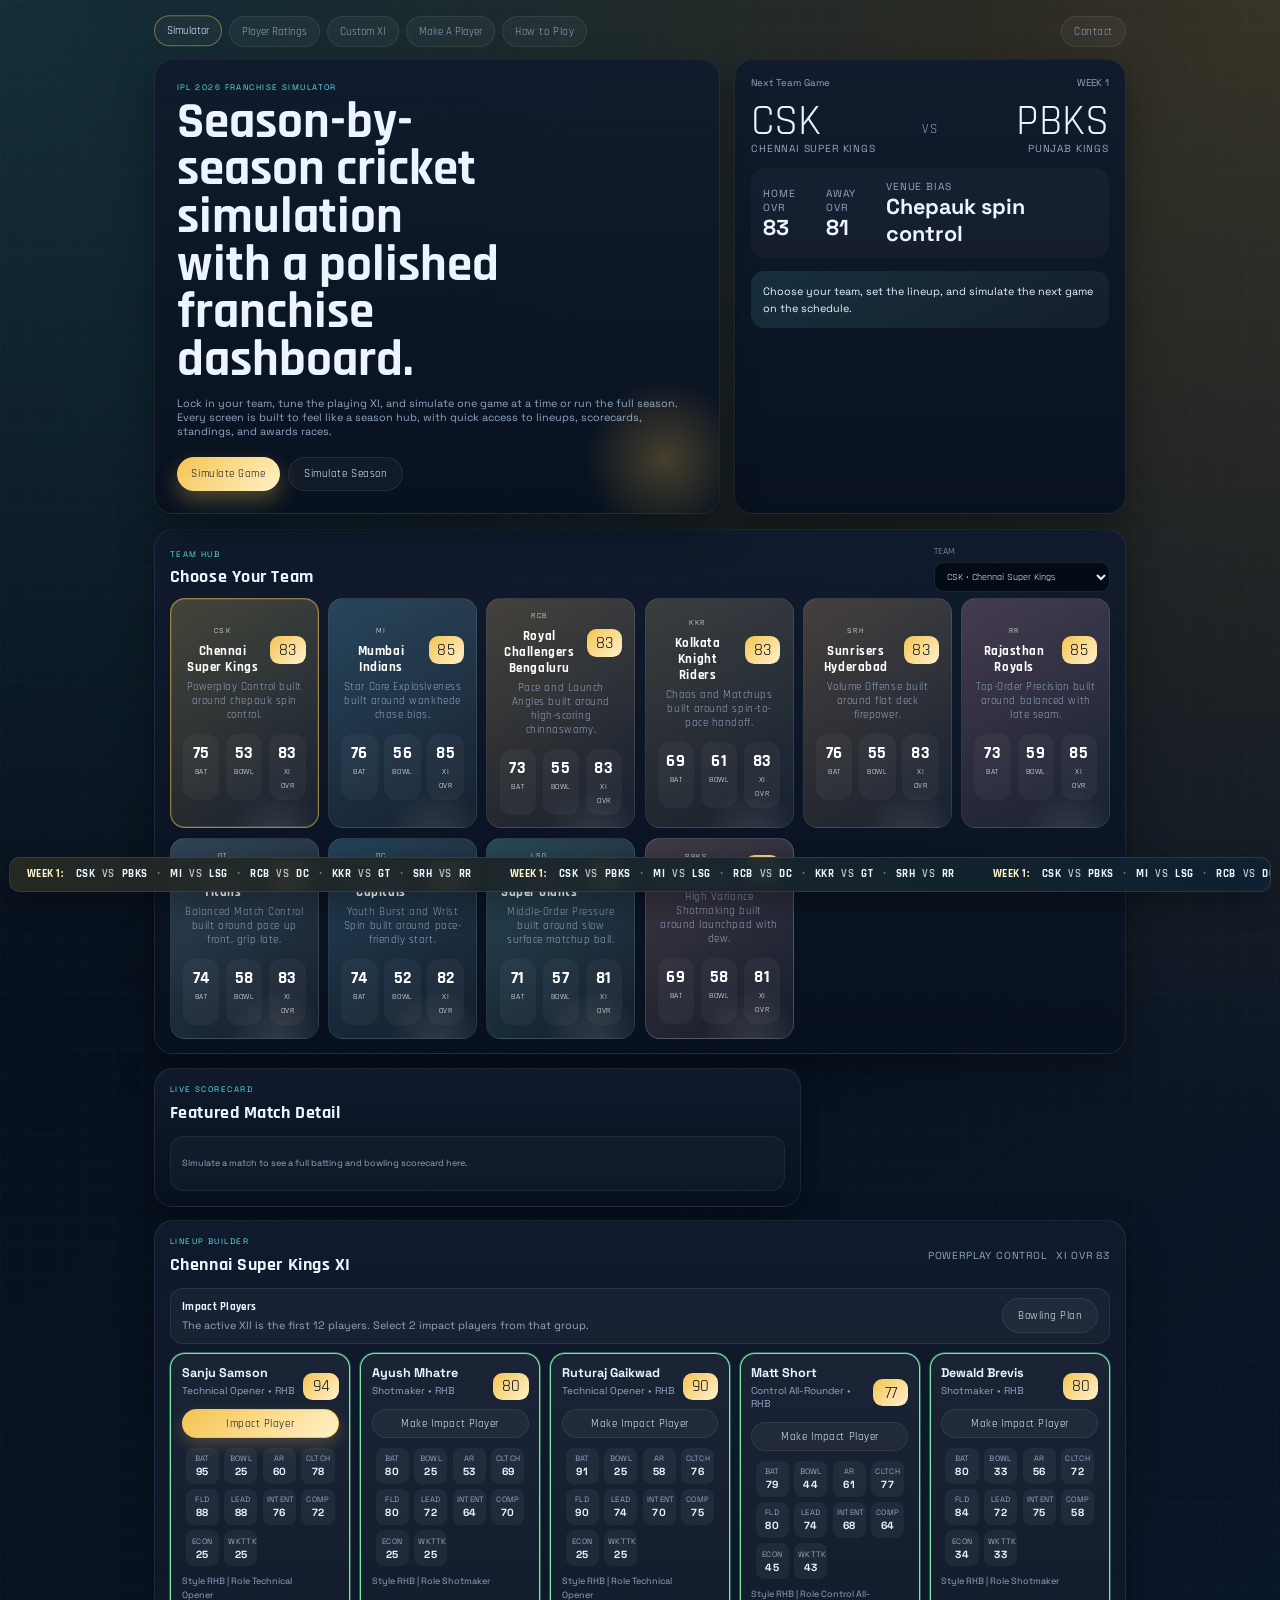
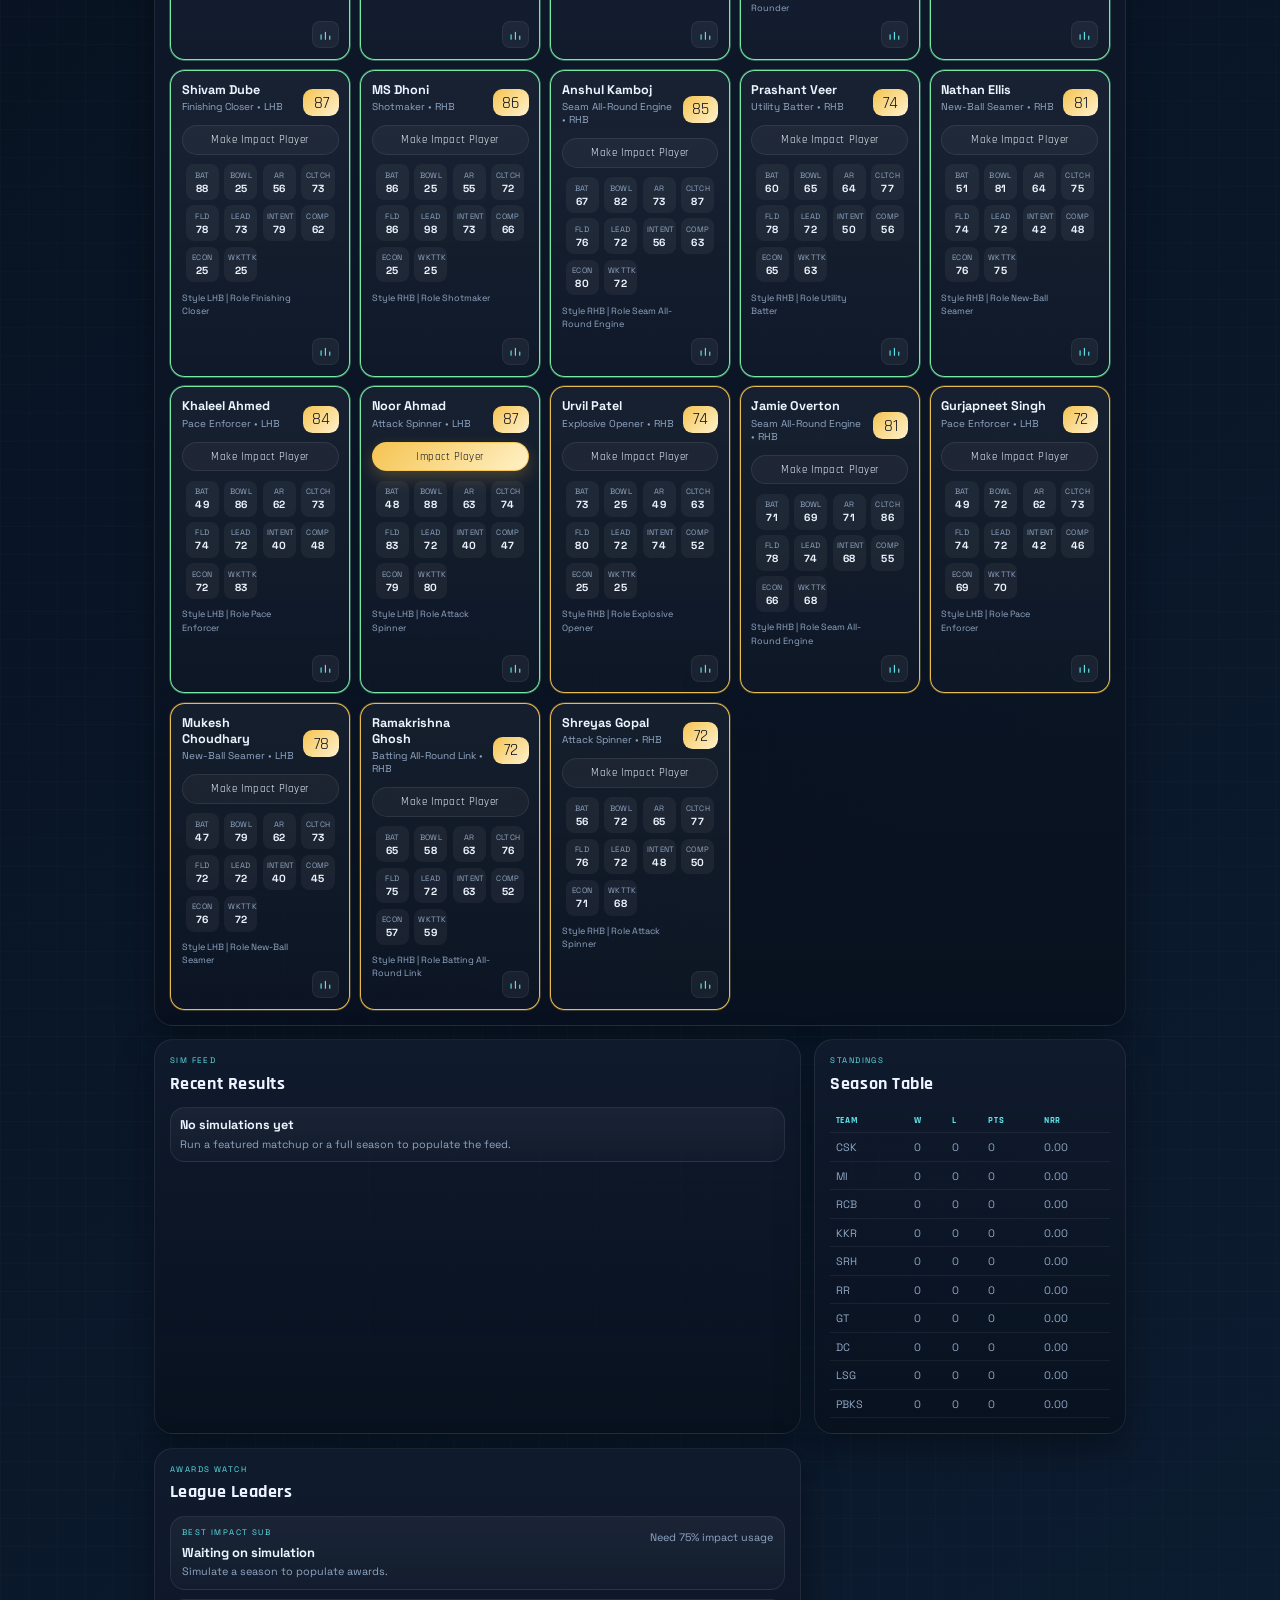
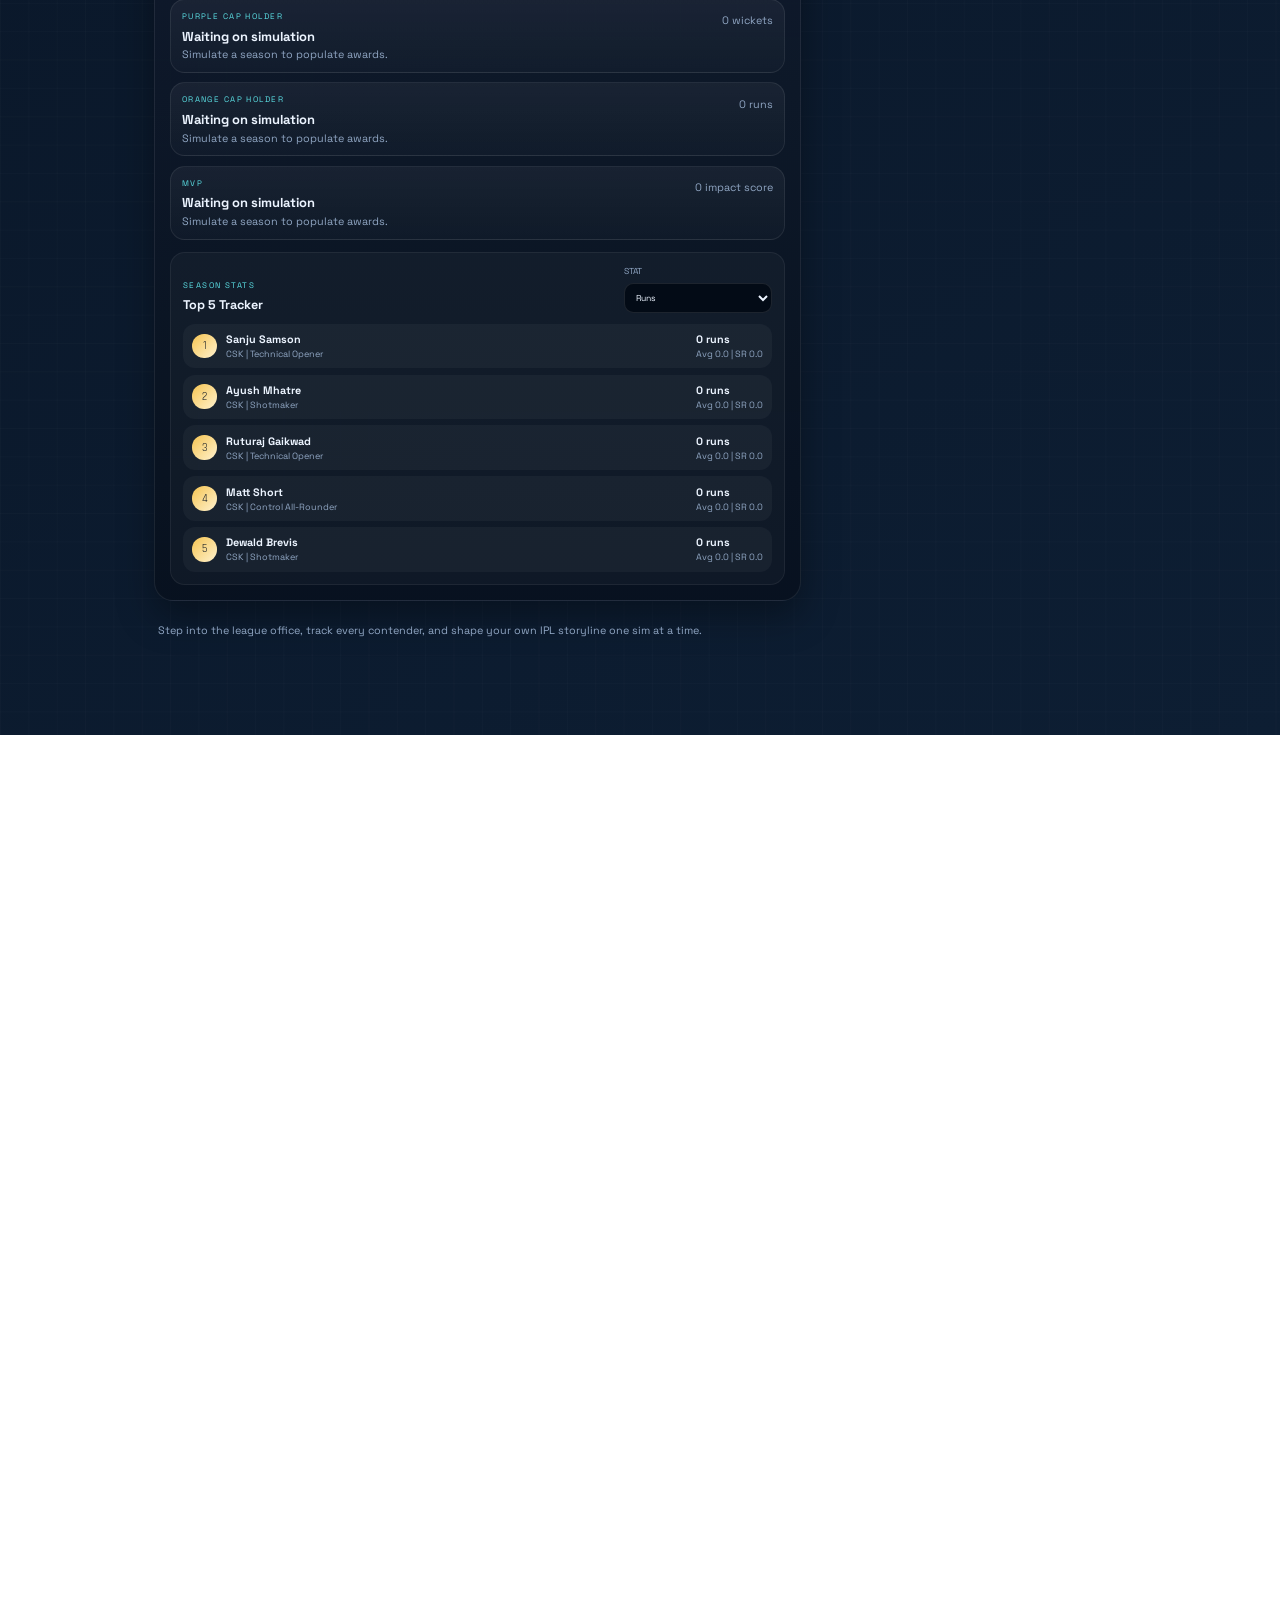
==== index.html @ 5d49decd "Update bowling plan rules and UI labels" ====
<!DOCTYPE html>
<html lang="en">
<head>
  <meta charset="UTF-8" />
  <meta name="viewport" content="width=device-width, initial-scale=1.0" />
  <title>IPL 2026 Franchise</title>
  <link rel="icon" type="image/svg+xml" href="favicon.svg" />
  <link rel="preload" href="styles.css?v=20260317a" as="style" />
  <link rel="preload" href="app.js?v=20260317a" as="script" />
  <link rel="prefetch" href="ratings.html" />
  <link rel="prefetch" href="custom.html" />
  <link rel="preconnect" href="https://fonts.googleapis.com" />
  <link rel="preconnect" href="https://fonts.gstatic.com" crossorigin />
  <link href="https://fonts.googleapis.com/css2?family=Rajdhani:wght@400;500;600;700&family=Space+Grotesk:wght@400;500;700&display=swap" rel="stylesheet" />
  <link rel="stylesheet" href="styles.css?v=20260317a" />
</head>
<body>
  <div id="confetti-layer" class="confetti-layer" aria-hidden="true"></div>
  <div id="mvp-layer" class="confetti-layer" aria-hidden="true"></div>
  <div class="app-shell">
    <nav class="top-nav">
      <a class="nav-link active" href="index.html">Simulator</a>
      <a class="nav-link" href="ratings.html">Player Ratings</a>
      <a class="nav-link" href="custom.html">Custom XI</a>
      <a class="nav-link" href="make-player.html">Make A Player</a>
      <button id="how-to-play-trigger" class="nav-link nav-button" type="button">How to Play</button>
      <button id="contact-trigger" class="nav-link nav-button nav-contact" type="button">Contact</button>
    </nav>
    <header class="hero">
      <div class="hero-copy">
        <p class="eyebrow">IPL 2026 Franchise Simulator</p>
        <h1>Season-by-season cricket simulation with a polished franchise dashboard.</h1>
        <p class="hero-text">
          Lock in your team, tune the playing XI, and simulate one game at a time or run the full season.
          Every screen is built to feel like a season hub, with quick access to lineups, scorecards, standings, and awards races.
        </p>
        <div class="hero-actions" id="hero-actions-panel">
          <button id="simulate-next" class="primary-btn">Simulate Game</button>
          <button id="simulate-season" class="ghost-btn">Simulate Season</button>
        </div>
      </div>

      <section class="scoreboard-panel">
        <div class="scoreboard-top">
          <span>Next Team Game</span>
          <span id="season-chip">2025 Base Roster Set</span>
        </div>
        <div class="scoreboard-matchup">
          <div>
            <p class="team-code" id="featured-home-code">CSK</p>
            <p class="team-name" id="featured-home-name">Chennai Super Kings</p>
          </div>
          <p class="versus">vs</p>
          <div class="right-side">
            <p class="team-code" id="featured-away-code">MI</p>
            <p class="team-name" id="featured-away-name">Mumbai Indians</p>
          </div>
        </div>
        <div class="scoreboard-metrics">
          <div>
            <span class="metric-label">Home OVR</span>
            <strong id="featured-home-ovr">90</strong>
          </div>
          <div>
            <span class="metric-label">Away OVR</span>
            <strong id="featured-away-ovr">89</strong>
          </div>
          <div>
            <span class="metric-label">Venue Bias</span>
            <strong id="featured-venue">Balanced</strong>
          </div>
        </div>
        <div id="featured-result" class="featured-result">
          Choose your team, set the lineup, and simulate the next game on the schedule.
        </div>
      </section>
    </header>

    <div id="how-to-play-overlay" class="how-to-play-overlay" hidden>
      <div id="how-to-play-backdrop" class="how-to-play-backdrop"></div>
      <section id="how-to-play-panel" class="how-to-play-panel" role="dialog" aria-modal="true" aria-labelledby="how-to-play-title">
        <button id="how-to-play-close" class="how-to-play-dismiss" type="button" aria-label="Close how to play">×</button>
        <p id="how-to-play-label" class="eyebrow">HOW TO PLAY</p>
        <h2 id="how-to-play-title" class="how-to-play-title">Simulating Games</h2>
        <div class="how-to-play-body">
          <button id="how-to-play-prev" class="how-to-play-nav" type="button" aria-label="Previous help card">‹</button>
          <div id="how-to-play-content" class="how-to-play-content"></div>
          <button id="how-to-play-next" class="how-to-play-nav" type="button" aria-label="Next help card">›</button>
        </div>
        <div class="how-to-play-footer">
          <div id="how-to-play-dots" class="how-to-play-dots" aria-hidden="true"></div>
        </div>
      </section>
    </div>

    <div id="contact-overlay" class="info-overlay" hidden>
      <div id="contact-backdrop" class="info-backdrop"></div>
      <section id="contact-panel" class="info-panel" role="dialog" aria-modal="true" aria-labelledby="contact-title">
        <button id="contact-close" class="info-dismiss" type="button" aria-label="Close contact">×</button>
        <p class="eyebrow">CONTACT</p>
        <h2 id="contact-title" class="info-title">Get in touch</h2>
        <article class="info-card">
          <h3>Feedback / bug? <a class="inline-award-link" href="mailto:iplsimulator@gmail.com">iplsimulator@gmail.com</a></h3>
        </article>
      </section>
    </div>

    <div id="bowling-plan-overlay" class="info-overlay" hidden>
      <div id="bowling-plan-backdrop" class="info-backdrop"></div>
      <section id="bowling-plan-modal" class="info-panel bowling-plan-modal" role="dialog" aria-modal="true" aria-labelledby="bowling-plan-title">
        <button id="bowling-plan-close" class="info-dismiss" type="button" aria-label="Close bowling plan">×</button>
        <p class="eyebrow">BOWLING PLAN</p>
        <h2 id="bowling-plan-title" class="info-title">Over Assignments</h2>
        <div id="bowling-plan-panel"></div>
      </section>
    </div>

    <main class="dashboard-grid">
      <section id="team-hub-section" class="panel panel-wide">
        <div class="panel-heading">
          <div>
            <p class="eyebrow">Team Hub</p>
            <h2>Choose Your Team</h2>
          </div>
          <div class="selector-row">
            <label>
              Team
              <select id="franchise-team-select"></select>
            </label>
          </div>
        </div>
        <div id="team-cards" class="team-cards"></div>
      </section>

      <section id="live-scorecard-section" class="panel">
        <div class="panel-heading compact">
          <div>
            <p class="eyebrow">Live Scorecard</p>
            <h2>Featured Match Detail</h2>
          </div>
        </div>
        <div id="latest-scorecard" class="scorecard-panel"></div>
      </section>

      <section id="lineup-builder-section" class="panel panel-wide">
        <div class="panel-heading compact">
          <div>
            <p class="eyebrow">Lineup Builder</p>
            <h2 id="roster-title">Chennai Super Kings XI</h2>
          </div>
          <div class="roster-summary">
            <span id="roster-team-style">Powerplay Control</span>
            <span id="roster-team-ovr">OVR 90</span>
          </div>
        </div>
        <div id="lineup-impact-warning"></div>
        <div id="player-grid" class="player-grid"></div>
      </section>

      <section id="sim-feed-section" class="panel">
        <div class="panel-heading compact">
          <div>
            <p class="eyebrow">Sim Feed</p>
            <h2>Recent Results</h2>
          </div>
        </div>
        <div id="match-log" class="match-log"></div>
      </section>

      <section id="standings-section" class="panel">
        <div class="panel-heading compact">
          <div>
            <p class="eyebrow">Standings</p>
            <h2>Season Table</h2>
          </div>
        </div>
        <div id="standings" class="table-wrap"></div>
      </section>

      <section id="awards-watch-section" class="panel">
        <div class="panel-heading compact">
          <div>
            <p class="eyebrow">Awards Watch</p>
            <h2>League Leaders</h2>
          </div>
        </div>
        <div id="award-races" class="award-races"></div>
        <div class="season-stats-panel">
          <div class="season-stats-head">
            <div>
              <p class="eyebrow">Season Stats</p>
              <h3>Top 5 Tracker</h3>
            </div>
            <label class="season-stats-filter" for="season-stat-select">
              Stat
              <select id="season-stat-select">
                <option value="runs">Runs</option>
                <option value="wickets">Wickets</option>
                <option value="highestScore">Highest Scores</option>
                <option value="bestBowlingFigures">Best Bowling Figures</option>
                <option value="battingAverage">Batting Average</option>
                <option value="strikeRate">Strike Rate</option>
                <option value="economy">Economy</option>
                <option value="bowlingAverage">Bowling Average</option>
                <option value="sixes">Sixes</option>
                <option value="impact">Impact</option>
              </select>
            </label>
          </div>
          <div id="season-stat-leaders" class="season-stat-leaders"></div>
        </div>
      </section>
    </main>

    <footer class="site-footer">
      <p>
        Step into the league office, track every contender, and shape your own IPL storyline one sim at a time.
      </p>
      <div class="ticker-wrap" aria-label="League results ticker">
        <div id="results-ticker" class="results-ticker">League results will scroll here on simulation</div>
      </div>
    </footer>
  </div>

  <script src="players-data.js?v=20260315k"></script>
  <script src="app.js?v=20260317a"></script>
</body>
</html>
---- styles.css ----
:root {
  --bg: #08111f;
  --bg-alt: #101b2d;
  --panel: rgba(10, 20, 36, 0.9);
  --panel-border: rgba(255, 255, 255, 0.08);
  --text: #ecf4ff;
  --muted: #90a6c3;
  --accent: #f5c451;
  --accent-2: #5ce1e6;
  --positive: #81ffb1;
  --danger: #ff8e8e;
  --shadow: 0 22px 55px rgba(0, 0, 0, 0.35);
}

@media (min-width: 1200px) {
  html {
    zoom: 0.675;
  }
}

* {
  box-sizing: border-box;
}

body {
  position: relative;
  margin: 0;
  min-height: 100vh;
  overflow-x: hidden;
  font-family: "Space Grotesk", sans-serif;
  color: var(--text);
  background:
    radial-gradient(circle at top left, rgba(92, 225, 230, 0.16), transparent 24%),
    radial-gradient(circle at top right, rgba(245, 196, 81, 0.2), transparent 28%),
    linear-gradient(145deg, #060c16, #091526 45%, #0d1e33);
}

body.bowling-plan-open {
  height: 100vh;
  overflow: hidden;
}

body::before {
  content: "";
  position: absolute;
  inset: 0;
  pointer-events: none;
  background-image:
    linear-gradient(rgba(255, 255, 255, 0.03) 1px, transparent 1px),
    linear-gradient(90deg, rgba(255, 255, 255, 0.03) 1px, transparent 1px);
  background-size: 42px 42px;
  opacity: 0.55;
}

.confetti-layer {
  position: fixed;
  inset: 0;
  pointer-events: none;
  overflow: hidden;
  z-index: 80;
}

.confetti-batch {
  position: absolute;
  inset: 0;
  pointer-events: none;
}

.confetti-piece {
  position: absolute;
  top: -10vh;
  width: 12px;
  height: 22px;
  border-radius: 4px;
  opacity: 0;
  animation: confetti-fall var(--duration, 2200ms) linear forwards;
  transform: translate3d(0, 0, 0) rotate(0deg);
  box-shadow: 0 0 14px rgba(255, 255, 255, 0.18);
}

.loss-piece {
  width: auto;
  height: auto;
  background: transparent !important;
  box-shadow: none;
  font-size: 2.4rem;
  line-height: 1;
  color: #ff6f6f;
  text-shadow: 0 0 18px rgba(255, 80, 80, 0.38);
}

.mvp-piece {
  width: auto;
  height: auto;
  background: transparent !important;
  box-shadow: none;
  font-size: 2rem;
  line-height: 1;
  color: #f5d67a;
  text-shadow: 0 0 16px rgba(245, 196, 81, 0.34);
}

.game-win-piece,
.game-loss-piece {
  width: auto;
  height: auto;
  background: transparent !important;
  box-shadow: none;
  font-size: 1.9rem;
  line-height: 1;
}

.game-win-piece {
  color: #7dff9f;
  text-shadow: 0 0 16px rgba(129, 255, 177, 0.34);
}

.game-loss-piece {
  color: #ff7f7f;
  text-shadow: 0 0 16px rgba(255, 110, 110, 0.3);
}

@keyframes confetti-fall {
  0% {
    opacity: 0;
    transform: translate3d(0, 0, 0) rotate(0deg) scale(0.85);
  }

  8% {
    opacity: 1;
  }

  100% {
    opacity: 0;
    transform:
      translate3d(var(--drift-x, 0px), 112vh, 0)
      rotate(var(--spin, 540deg))
      scale(1.08);
  }
}

.app-shell {
  position: relative;
  z-index: 1;
  width: min(1440px, calc(100% - 32px));
  margin: 0 auto;
  padding: 24px 0 40px;
}

.top-nav {
  display: flex;
  flex-wrap: wrap;
  gap: 10px;
  margin-bottom: 18px;
}

.nav-link {
  display: inline-flex;
  align-items: center;
  justify-content: center;
  padding: 11px 18px;
  border-radius: 999px;
  border: 1px solid rgba(255, 255, 255, 0.08);
  color: var(--muted);
  text-decoration: none;
  background: rgba(255, 255, 255, 0.04);
  transition: transform 180ms ease, border-color 180ms ease, color 180ms ease;
}

.nav-button {
  font: inherit;
  cursor: pointer;
}

.nav-contact {
  margin-left: auto;
}

.info-overlay {
  position: fixed;
  inset: 0;
  z-index: 40;
  display: grid;
  place-items: center;
  padding: 24px;
  pointer-events: none;
}

.info-overlay[hidden] {
  display: none;
}

.info-backdrop {
  position: absolute;
  inset: 0;
  background: rgba(4, 10, 18, 0.56);
  backdrop-filter: blur(1.5px);
  pointer-events: auto;
}

.info-panel {
  position: relative;
  z-index: 41;
  width: min(560px, 100%);
  max-width: calc(100vw - 32px);
  border-radius: 28px;
  border: 1px solid rgba(72, 202, 228, 0.18);
  background: linear-gradient(180deg, rgba(16, 27, 45, 0.96), rgba(8, 17, 31, 0.95));
  box-shadow: 0 20px 70px rgba(0, 0, 0, 0.42);
  padding: 24px;
  pointer-events: auto;
  animation: how-to-play-float-in 260ms ease;
}

.info-dismiss {
  position: absolute;
  top: 14px;
  right: 14px;
  width: 28px;
  min-width: 28px;
  height: 28px;
  padding: 0;
  border: 0;
  background: transparent;
  color: var(--text);
  box-shadow: none;
  font-size: 1.4rem;
  line-height: 1;
}

.info-title {
  margin: 0;
  font-size: 1.8rem;
}

.info-card {
  margin-top: 18px;
  border-radius: 22px;
  border: 1px solid rgba(255, 255, 255, 0.08);
  background: rgba(255, 255, 255, 0.03);
  padding: 22px;
}

.info-card h3 {
  margin: 0;
  font-size: 1.15rem;
}

.info-card p {
  margin: 12px 0 0;
  color: var(--muted);
  line-height: 1.5;
}

.nav-link.active,
.nav-link:hover {
  color: var(--text);
  border-color: rgba(245, 196, 81, 0.45);
  transform: translateY(-1px);
}

.hero {
  display: grid;
  grid-template-columns: 1.3fr 0.9fr;
  gap: 20px;
  align-items: stretch;
}

.hero-copy,
.scoreboard-panel,
.panel {
  border: 1px solid var(--panel-border);
  background: linear-gradient(180deg, rgba(16, 27, 45, 0.97), rgba(8, 17, 31, 0.96));
  border-radius: 28px;
  box-shadow: var(--shadow);
}

.hero-copy {
  padding: 32px;
  position: relative;
  overflow: hidden;
}

.hero-copy::after {
  content: "";
  position: absolute;
  width: 240px;
  height: 240px;
  right: -40px;
  bottom: -40px;
  background: radial-gradient(circle, rgba(245, 196, 81, 0.25), transparent 70%);
}

.eyebrow {
  margin: 0 0 10px;
  color: var(--accent-2);
  letter-spacing: 0.18em;
  text-transform: uppercase;
  font-size: 0.74rem;
}

h1,
h2,
.team-code,
.rating-badge,
.metric,
.selector-row label,
button,
th {
  font-family: "Rajdhani", sans-serif;
}

h1 {
  margin: 0;
  max-width: 12ch;
  font-size: clamp(2.7rem, 6vw, 4.7rem);
  line-height: 0.94;
}

h2 {
  margin: 0;
  font-size: 1.7rem;
  letter-spacing: 0.03em;
}

.hero-text,
.formula-card p,
.site-footer p,
.player-meta,
.player-season-line,
.match-log p,
td,
.team-subtitle {
  color: var(--muted);
}

.hero-actions {
  display: flex;
  gap: 12px;
  margin-top: 28px;
}

button {
  border: 0;
  border-radius: 999px;
  padding: 14px 22px;
  font-size: 1rem;
  letter-spacing: 0.05em;
  cursor: pointer;
  transition: transform 180ms ease, box-shadow 180ms ease, background 180ms ease;
}

button:hover {
  transform: translateY(-1px);
}

.primary-btn {
  color: #08111f;
  background: linear-gradient(135deg, var(--accent), #fff1c7);
  box-shadow: 0 14px 30px rgba(245, 196, 81, 0.3);
}

.ghost-btn {
  color: var(--text);
  background: rgba(255, 255, 255, 0.04);
  border: 1px solid rgba(255, 255, 255, 0.08);
}

.scoreboard-panel {
  padding: 24px;
  display: flex;
  flex-direction: column;
  gap: 20px;
}

.how-to-play-overlay {
  position: fixed;
  inset: 0;
  z-index: 30;
  display: grid;
  place-items: center;
  padding: 24px;
  pointer-events: none;
}

.how-to-play-overlay[hidden] {
  display: none;
}

.how-to-play-backdrop {
  position: absolute;
  inset: 0;
  background: rgba(4, 10, 18, 0.56);
  backdrop-filter: blur(1.5px);
  pointer-events: auto;
}

.how-to-play-panel {
  position: relative;
  z-index: 31;
  width: min(900px, 100%);
  max-width: calc(100vw - 32px);
  height: 476px;
  border-radius: 28px;
  border: 1px solid rgba(72, 202, 228, 0.18);
  background: linear-gradient(180deg, rgba(16, 27, 45, 0.96), rgba(8, 17, 31, 0.95));
  box-shadow: 0 20px 70px rgba(0, 0, 0, 0.42);
  padding: 24px;
  pointer-events: auto;
  animation: how-to-play-float-in 260ms ease;
  display: flex;
  flex-direction: column;
}

.how-to-play-dismiss {
  position: absolute;
  top: 14px;
  right: 14px;
  width: 28px;
  min-width: 28px;
  height: 28px;
  padding: 0;
  border: 0;
  background: transparent;
  color: var(--text);
  box-shadow: none;
  font-size: 1.4rem;
  line-height: 1;
}

.how-to-play-title {
  margin: 0;
  font-size: 1.8rem;
}

.how-to-play-body {
  display: grid;
  grid-template-columns: 44px minmax(0, 1fr) 44px;
  gap: 12px;
  align-items: center;
  margin-top: 18px;
  min-height: 0;
  flex: 1;
}

.how-to-play-content {
  min-height: 0;
  height: 100%;
  display: flex;
  align-items: center;
}

.how-to-play-sections {
  display: grid;
  grid-template-columns: repeat(3, minmax(0, 1fr));
  gap: 16px;
}

.how-to-play-sections-double {
  grid-template-columns: repeat(2, minmax(0, 1fr));
}

.how-to-play-item {
  border-radius: 20px;
  border: 1px solid rgba(255, 255, 255, 0.08);
  background: rgba(255, 255, 255, 0.03);
  padding: 18px;
}

.how-to-play-item-single {
  max-width: 420px;
  margin: 0 auto;
}

.how-to-play-item-label {
  margin: 0 0 10px;
  font-family: "Rajdhani", sans-serif;
  font-size: 0.85rem;
  letter-spacing: 0.18em;
  text-transform: uppercase;
  color: #5ad7e8;
}

.how-to-play-item h3 {
  margin: 0;
  font-size: 1.2rem;
  line-height: 1.2;
}

.how-to-play-item p:last-child {
  margin: 12px 0 0;
  color: var(--muted);
  line-height: 1.5;
}

.how-to-play-footer {
  display: flex;
  align-items: center;
  justify-content: center;
  margin-top: 18px;
}

.how-to-play-nav {
  width: 42px;
  min-width: 42px;
  height: 42px;
  padding: 0;
  border: 1px solid rgba(255, 255, 255, 0.1);
  background: rgba(255, 255, 255, 0.05);
  color: var(--text);
  box-shadow: none;
  font-size: 1.8rem;
  line-height: 1;
  font-family: "Rajdhani", sans-serif;
}

.how-to-play-nav:disabled {
  opacity: 0.35;
  cursor: default;
  transform: none;
}

.how-to-play-dots {
  display: flex;
  gap: 10px;
}

.how-to-play-dot {
  width: 10px;
  height: 10px;
  border-radius: 999px;
  background: rgba(255, 255, 255, 0.2);
  transition: transform 160ms ease, background 160ms ease;
}

.how-to-play-dot.is-active {
  background: #5ad7e8;
  transform: scale(1.12);
}

@keyframes how-to-play-float-in {
  from {
    opacity: 0;
    transform: translateY(14px);
  }
  to {
    opacity: 1;
    transform: translateY(0);
  }
}

.scoreboard-top,
.scoreboard-metrics,
.selector-row,
.panel-heading,
.roster-summary,
.team-card-top,
.player-header,
.award-item,
.match-pill,
.standings-row {
  display: flex;
  align-items: center;
  justify-content: space-between;
  gap: 12px;
}

.scoreboard-top,
#season-chip {
  color: var(--muted);
  font-size: 0.9rem;
}

.scoreboard-matchup {
  display: grid;
  grid-template-columns: 1fr auto 1fr;
  align-items: center;
  gap: 12px;
}

.right-side {
  text-align: right;
}

.team-code {
  margin: 0;
  font-size: clamp(2.5rem, 5vw, 4rem);
  line-height: 0.9;
}

.team-name,
.versus,
.metric-label,
.roster-summary span {
  margin: 0;
  font-size: 0.95rem;
  letter-spacing: 0.08em;
  text-transform: uppercase;
  color: var(--muted);
}

.versus {
  font-family: "Rajdhani", sans-serif;
  font-size: 1.2rem;
}

.scoreboard-metrics {
  padding: 16px 18px;
  border-radius: 22px;
  background: rgba(255, 255, 255, 0.03);
}

.scoreboard-metrics strong {
  display: block;
  font-size: 2rem;
}

.featured-result {
  border-radius: 20px;
  padding: 18px;
  background: linear-gradient(135deg, rgba(92, 225, 230, 0.12), rgba(255, 255, 255, 0.04));
  line-height: 1.5;
}

.dashboard-grid {
  margin-top: 22px;
  display: grid;
  grid-template-columns: 1.35fr 0.65fr;
  gap: 20px;
}

.panel {
  padding: 22px;
}

.panel-wide {
  grid-column: span 2;
}

.compact {
  margin-bottom: 18px;
}

.selector-row label {
  display: grid;
  gap: 8px;
  font-size: 0.88rem;
  text-transform: uppercase;
  color: var(--muted);
}

select {
  min-width: 200px;
  border: 1px solid rgba(255, 255, 255, 0.1);
  background: rgba(4, 11, 22, 0.95);
  color: var(--text);
  border-radius: 14px;
  padding: 12px 14px;
  font: inherit;
}

select:focus,
select:focus-visible,
input:focus,
input:focus-visible,
textarea:focus,
textarea:focus-visible,
button:focus,
button:focus-visible {
  outline: none;
  box-shadow: none;
}

select option {
  background: #0b1626;
  color: var(--text);
}

.selector-row input {
  min-width: 160px;
  border: 1px solid rgba(255, 255, 255, 0.1);
  background: rgba(4, 11, 22, 0.95);
  color: var(--text);
  border-radius: 14px;
  padding: 12px 14px;
  font: inherit;
}

.team-cards,
.player-grid,
.top-players,
.award-races,
.scorecard-columns {
  display: grid;
  gap: 14px;
}

.custom-builder {
  display: grid;
  gap: 10px;
  grid-template-columns: repeat(2, minmax(0, 1fr));
}

.custom-slot {
  display: grid;
  gap: 6px;
  padding: 12px;
  border-radius: 16px;
  background: rgba(255, 255, 255, 0.03);
  border: 1px solid rgba(255, 255, 255, 0.06);
}

.custom-slot label {
  font-family: "Rajdhani", sans-serif;
  text-transform: uppercase;
  color: var(--muted);
  font-size: 0.88rem;
}

.custom-slot-display {
  min-height: 46px;
  display: grid;
  align-content: center;
  gap: 4px;
  padding: 10px 12px;
  border-radius: 12px;
  border: 1px solid rgba(255, 255, 255, 0.1);
  background: rgba(4, 11, 22, 0.95);
}

.custom-slot-display strong {
  font-size: 0.95rem;
}

.custom-slot-display span {
  color: var(--muted);
  font-size: 0.8rem;
}

.make-player-grid,
.make-player-columns,
.slider-grid {
  display: grid;
  gap: 16px;
}

.make-player-grid {
  grid-template-columns: repeat(3, minmax(0, 1fr));
  margin-bottom: 24px;
  padding: 18px;
  border-radius: 24px;
  background: rgba(255, 255, 255, 0.025);
  border: 1px solid rgba(255, 255, 255, 0.08);
}

.make-player-columns {
  grid-template-columns: repeat(3, minmax(0, 1fr));
  align-items: start;
}

.make-player-panel {
  padding: 20px;
  border-radius: 24px;
  background: rgba(255, 255, 255, 0.035);
  border: 1px solid rgba(255, 255, 255, 0.08);
  box-shadow: inset 0 1px 0 rgba(255, 255, 255, 0.04);
}

.make-player-panel h3 {
  margin: 0 0 14px;
}

.make-player-custom-heading {
  margin-top: 32px;
}

.custom-player-list {
  display: grid;
  gap: 12px;
  margin-top: 16px;
}

#make-player-custom-list {
  margin-top: 28px;
}

.custom-player-row {
  display: flex;
  align-items: center;
  justify-content: space-between;
  gap: 16px;
  padding: 16px 18px;
  border-radius: 18px;
  background: rgba(255, 255, 255, 0.035);
  border: 1px solid rgba(255, 255, 255, 0.08);
}

.custom-player-row strong {
  display: block;
  font-size: 1rem;
}

.custom-player-delete {
  min-width: 48px;
  min-height: 48px;
  padding: 0;
  display: inline-flex;
  align-items: center;
  justify-content: center;
  font-size: 1.1rem;
}

.make-player-input,
.slider-field {
  display: grid;
  gap: 8px;
  font-size: 0.88rem;
  text-transform: uppercase;
  color: var(--muted);
}

.make-player-input {
  padding: 14px 14px 12px;
  border-radius: 18px;
  background: rgba(11, 23, 40, 0.38);
  border: 1px solid rgba(255, 255, 255, 0.07);
}

.make-player-input input,
.make-player-input select,
.slider-field input {
  width: 100%;
}

.make-player-input input[type="range"],
.slider-field input[type="range"] {
  margin: 0;
  display: block;
}

.make-player-input input {
  border: 1px solid rgba(255, 255, 255, 0.1);
  background: transparent;
  color: var(--text);
  border-radius: 14px;
  padding: 12px 14px;
  font: inherit;
}

.make-player-input select {
  border: 1px solid rgba(255, 255, 255, 0.1);
  background: rgba(11, 23, 40, 0.7);
  color: var(--text);
  border-radius: 14px;
  padding: 12px 14px;
  font: inherit;
}

.slider-grid {
  grid-template-columns: 1fr;
  gap: 18px;
}

.slider-value {
  font-family: "Rajdhani", sans-serif;
  color: var(--text);
  font-size: 1.05rem;
  justify-self: end;
}

.slider-field {
  padding: 14px;
  border-radius: 18px;
  background: rgba(11, 23, 40, 0.34);
  border: 1px solid rgba(255, 255, 255, 0.06);
}

.code-output {
  margin: 0;
  padding: 16px;
  min-height: 180px;
  white-space: pre-wrap;
  word-break: break-word;
  border-radius: 20px;
  background: rgba(255, 255, 255, 0.03);
  border: 1px solid rgba(255, 255, 255, 0.06);
  color: var(--text);
  font-family: Consolas, "Courier New", monospace;
  font-size: 0.92rem;
  line-height: 1.5;
}

.team-cards {
  grid-template-columns: repeat(auto-fit, minmax(220px, 1fr));
  margin-top: 8px;
}

.team-card,
.player-card,
.top-player-card,
.award-item,
.match-item {
  border: 1px solid rgba(255, 255, 255, 0.08);
  border-radius: 22px;
  background: linear-gradient(180deg, rgba(255, 255, 255, 0.05), rgba(255, 255, 255, 0.02));
}

.team-card {
  padding: 18px;
  position: relative;
  overflow: hidden;
  color: #ffffff;
}

.team-card::after {
  content: "";
  position: absolute;
  inset: auto -10% -30% auto;
  width: 160px;
  height: 160px;
  border-radius: 50%;
  background: radial-gradient(circle, rgba(255, 255, 255, 0.12), transparent 68%);
}

.team-card.selected {
  border-color: rgba(245, 196, 81, 0.55);
  box-shadow: 0 0 0 1px rgba(245, 196, 81, 0.2) inset;
}

.team-subtitle {
  margin: 8px 0 18px;
  min-height: 42px;
  color: var(--muted);
}

.team-metrics {
  display: grid;
  grid-template-columns: repeat(3, 1fr);
  gap: 10px;
}

.metric {
  padding: 12px;
  border-radius: 18px;
  background: rgba(255, 255, 255, 0.04);
  text-align: center;
}

.metric strong,
.rating-badge {
  display: block;
  font-size: 1.6rem;
}

.metric span {
  font-size: 0.75rem;
  text-transform: uppercase;
  color: #ffffff;
}

.team-card .eyebrow,
.team-card h3,
.team-card .metric strong {
  color: #ffffff;
}

.formula-card {
  padding: 18px;
  border-radius: 20px;
  background: rgba(255, 255, 255, 0.03);
  margin-bottom: 16px;
}

.scorecard-panel,
.scorecard-block {
  display: grid;
  gap: 14px;
}

.scorecard-block {
  padding: 16px;
  border-radius: 20px;
  background: rgba(255, 255, 255, 0.03);
  border: 1px solid rgba(255, 255, 255, 0.06);
}

.scorecard-innings-head,
.scorecard-entry {
  display: flex;
  justify-content: space-between;
  gap: 10px;
}

.scorecard-innings-head strong,
.scorecard-entry strong,
.nav-link,
.scorecard-meta span {
  font-family: "Rajdhani", sans-serif;
}

.scorecard-meta {
  display: flex;
  gap: 10px;
  flex-wrap: wrap;
  color: var(--muted);
  font-size: 0.88rem;
}

.scorecard-table {
  display: grid;
  gap: 8px;
}

.scorecard-entry {
  padding-bottom: 8px;
  border-bottom: 1px solid rgba(255, 255, 255, 0.06);
  color: var(--muted);
}

.scorecard-entry:last-child {
  border-bottom: 0;
  padding-bottom: 0;
}

.scorecard-entry span:last-child,
.scorecard-innings-head span:last-child {
  color: var(--text);
}

.top-player-card,
.player-card {
  padding: 16px;
}

.player-card.is-starting-xi,
.top-player-card.is-starting-xi {
  border-color: rgba(129, 255, 177, 0.9);
  box-shadow: 0 0 0 1px rgba(129, 255, 177, 0.45);
}

.player-card.is-bench,
.top-player-card.is-bench {
  border-color: rgba(245, 196, 81, 0.95);
  box-shadow: 0 0 0 1px rgba(245, 196, 81, 0.32);
}

.rating-badge {
  min-width: 52px;
  text-align: center;
  padding: 4px 10px;
  border-radius: 14px;
  color: #08111f;
  background: linear-gradient(135deg, var(--accent), #fff2cf);
}

.player-grid {
  grid-template-columns: repeat(auto-fit, minmax(240px, 1fr));
}

#lineup-impact-warning {
  margin-bottom: 14px;
}

#bowling-plan-panel {
  margin-top: 18px;
}

.lineup-helper,
.lineup-warning {
  display: grid;
  gap: 6px;
  padding: 14px 16px;
  border-radius: 18px;
  border: 1px solid rgba(255, 255, 255, 0.08);
  background: rgba(255, 255, 255, 0.04);
  color: var(--muted);
}

.lineup-helper strong,
.lineup-warning strong {
  color: var(--text);
  font-family: "Rajdhani", sans-serif;
  letter-spacing: 0.04em;
}

.lineup-helper-row {
  grid-template-columns: minmax(0, 1fr) auto;
  align-items: center;
  gap: 14px;
}

.lineup-helper-row > div {
  display: grid;
  gap: 6px;
}

.lineup-helper-action {
  align-self: center;
  white-space: nowrap;
}

.lineup-warning {
  border-color: rgba(245, 196, 81, 0.7);
  box-shadow: 0 0 0 1px rgba(245, 196, 81, 0.2);
  background: linear-gradient(180deg, rgba(245, 196, 81, 0.09), rgba(255, 255, 255, 0.03));
}

.lineup-editor {
  display: grid;
  gap: 16px;
  margin-bottom: 18px;
}

.lineup-grid {
  display: grid;
  grid-template-columns: repeat(auto-fit, minmax(180px, 1fr));
  gap: 12px;
}

.bowling-plan-card {
  display: grid;
  gap: 14px;
}

.bowling-plan-modal {
  width: min(980px, 100%);
  max-height: calc(100vh - 48px);
  overflow: auto;
  overscroll-behavior: contain;
}

.bowling-plan-head {
  display: grid;
  gap: 6px;
}

.bowling-plan-summary {
  display: flex;
  flex-wrap: wrap;
  gap: 10px;
}

.bowling-plan-chip {
  display: inline-flex;
  align-items: center;
  gap: 8px;
  padding: 8px 12px;
  border-radius: 999px;
  border: 1px solid rgba(255, 255, 255, 0.08);
  background: rgba(255, 255, 255, 0.04);
  color: var(--muted);
  font-size: 0.78rem;
  text-transform: none;
}

.bowling-plan-chip strong {
  color: var(--text);
}

.bowling-plan-chip.is-maxed {
  border-color: rgba(245, 196, 81, 0.6);
  background: rgba(245, 196, 81, 0.09);
}

.bowling-plan-chip.is-over-limit {
  border-color: rgba(255, 99, 99, 0.7);
  background: rgba(255, 99, 99, 0.12);
  color: #ffd4d4;
}

.bowling-plan-grid {
  display: grid;
  grid-template-columns: repeat(4, minmax(190px, 1fr));
  gap: 12px;
}

.bowling-plan-slot {
  padding: 14px 16px;
}

.lineup-slot {
  display: grid;
  gap: 8px;
  padding: 14px;
  border-radius: 18px;
  background: rgba(255, 255, 255, 0.04);
  border: 1px solid rgba(255, 255, 255, 0.06);
  font-size: 0.78rem;
  text-transform: uppercase;
  color: var(--muted);
}

.lineup-slot select {
  width: 100%;
}

.lineup-card-controls {
  display: flex;
  gap: 10px;
  margin: 2px 0 14px;
}

.lineup-card {
  cursor: grab;
  position: relative;
  padding: 0;
  perspective: 1400px;
  min-height: 452px;
}

.lineup-card.is-dragging {
  opacity: 0.58;
  transform: scale(0.98);
}

.lineup-card.is-drop-target {
  border-color: rgba(246, 210, 70, 0.72);
  box-shadow: 0 0 0 1px rgba(246, 210, 70, 0.35);
}

.lineup-card.is-selected {
  border-color: rgba(246, 210, 70, 0.72);
  box-shadow: 0 0 0 1px rgba(246, 210, 70, 0.35);
  background: linear-gradient(180deg, rgba(246, 210, 70, 0.08), rgba(255, 255, 255, 0.03));
}

.impact-sub-btn {
  flex: 1;
  padding: 10px 12px;
}

.impact-sub-btn.is-active {
  color: #08111f;
  background: linear-gradient(135deg, var(--accent), #fff1c7);
  border-color: rgba(245, 196, 81, 0.9);
  box-shadow: 0 10px 24px rgba(245, 196, 81, 0.22);
}

.impact-sub-btn:disabled {
  opacity: 0.55;
  cursor: not-allowed;
}

.lineup-card-inner {
  position: relative;
  min-height: 452px;
  transform-style: preserve-3d;
  transition: transform 520ms cubic-bezier(0.22, 0.8, 0.22, 1);
}

.lineup-card.is-flipped .lineup-card-inner {
  transform: rotateY(180deg);
}

.lineup-card-face {
  position: absolute;
  inset: 0;
  display: flex;
  flex-direction: column;
  backface-visibility: hidden;
  -webkit-backface-visibility: hidden;
  padding: 16px;
  border-radius: inherit;
  overflow: hidden;
}

.lineup-card-front {
  z-index: 2;
}

.lineup-card-back {
  transform: rotateY(180deg);
}

.lineup-card-back .player-meta {
  margin-bottom: 10px;
}

.team-card.opponent {
  border-color: rgba(255, 255, 255, 0.16);
}

.player-meta {
  margin: 4px 0 16px;
  font-size: 0.93rem;
}

.player-ratings {
  display: grid;
  grid-template-columns: repeat(4, minmax(0, 1fr));
  gap: 8px;
  padding: 0 6px;
}

.player-ratings span {
  min-width: 0;
  padding: 8px 6px;
  border-radius: 12px;
  background: rgba(255, 255, 255, 0.05);
  font-size: 0.72rem;
  letter-spacing: 0.04em;
  color: var(--muted);
  text-transform: uppercase;
  text-align: center;
}

.player-ratings strong {
  display: block;
  color: var(--text);
  font-size: 0.96rem;
  margin-top: 3px;
}

.player-ratings-toggle,
.lineup-card-stats-grid span {
  min-width: 0;
  border-radius: 12px;
  background: rgba(255, 255, 255, 0.05);
  text-align: center;
}

.player-ratings-toggle {
  display: grid;
  place-items: center;
  padding: 8px 6px;
  border: 1px solid rgba(255, 255, 255, 0.06);
  color: var(--accent-2);
  cursor: pointer;
  transition: transform 180ms ease, border-color 180ms ease, background 180ms ease;
}

.player-ratings-toggle:hover,
.player-ratings-toggle:focus-visible {
  transform: translateY(-1px);
  border-color: rgba(102, 234, 199, 0.45);
  background: rgba(102, 234, 199, 0.09);
  outline: none;
}

.player-ratings-toggle svg {
  width: 22px;
  height: 22px;
  stroke: currentColor;
  stroke-width: 1.9;
  stroke-linecap: round;
}

.lineup-card-stats-summary {
  margin: 0 0 10px;
  padding: 8px 10px;
  border-radius: 14px;
  background: rgba(255, 255, 255, 0.04);
  color: var(--muted);
  font-size: 0.76rem;
  letter-spacing: 0.05em;
  text-transform: uppercase;
}

.lineup-card-stats-block {
  margin-bottom: 10px;
}

.lineup-card-stats-label {
  margin: 0 0 6px;
  color: var(--accent-2);
  font-size: 0.7rem;
  letter-spacing: 0.1em;
  text-transform: uppercase;
}

.lineup-card-stats-grid {
  display: grid;
  grid-template-columns: repeat(2, minmax(0, 1fr));
  gap: 6px;
}

.lineup-card-stats-grid span {
  padding: 8px 8px 7px;
}

.lineup-card-stats-grid small {
  display: block;
  color: var(--muted);
  font-size: 0.6rem;
  letter-spacing: 0.07em;
  text-transform: uppercase;
}

.lineup-card-stats-grid strong {
  display: block;
  margin-top: 3px;
  color: var(--text);
  font-size: 0.9rem;
}

.lineup-card-stats-grid-compact {
  margin-top: auto;
  padding-right: 54px;
}

.lineup-card-front-toggle,
.lineup-card-back-toggle {
  position: absolute;
  right: 16px;
  bottom: 16px;
  width: 40px;
  height: 40px;
  padding: 0;
}

.lineup-card-front .player-season-line {
  padding-right: 54px;
}

.player-season-line {
  margin-top: 14px;
  font-size: 0.84rem;
  line-height: 1.45;
}

.match-log {
  display: grid;
  gap: 12px;
  max-height: 540px;
  overflow: auto;
}

.match-item {
  padding: 14px;
}

.match-item h3,
.top-player-card h3,
.player-card h3,
.team-card h3 {
  margin: 0;
}

.match-item p {
  margin: 6px 0 0;
}

.season-stats-panel {
  margin-top: 18px;
  padding: 18px;
  border-radius: 22px;
  background: rgba(255, 255, 255, 0.03);
  border: 1px solid rgba(255, 255, 255, 0.06);
}

.season-stats-head {
  display: flex;
  align-items: end;
  justify-content: space-between;
  gap: 16px;
  margin-bottom: 16px;
}

.season-stats-head h3 {
  margin: 0;
}

.season-stats-filter {
  display: grid;
  gap: 8px;
  min-width: 220px;
  font-size: 0.8rem;
  text-transform: uppercase;
  color: var(--muted);
}

.season-stat-leaders {
  display: grid;
  gap: 10px;
}

.season-stat-row {
  display: grid;
  grid-template-columns: auto 1fr auto;
  gap: 14px;
  align-items: center;
  padding: 12px 14px;
  border-radius: 18px;
  background: rgba(255, 255, 255, 0.04);
}

.season-stat-rank {
  width: 36px;
  height: 36px;
  border-radius: 50%;
  display: grid;
  place-items: center;
  font-family: "Rajdhani", sans-serif;
  font-size: 1rem;
  color: #08111f;
  background: linear-gradient(135deg, var(--accent), #fff2cf);
}

.season-stat-player strong,
.season-stat-value strong {
  display: block;
}

.season-stat-player span,
.season-stat-value span {
  color: var(--muted);
  font-size: 0.84rem;
}

.inline-score-link,
.inline-award-link {
  color: var(--accent);
  text-decoration: none;
  border-bottom: 1px solid rgba(245, 196, 81, 0.45);
}

.inline-score-link:hover,
.inline-award-link:hover,
.inline-score-link:focus-visible,
.inline-award-link:focus-visible {
  color: #fff2cf;
  border-bottom-color: currentColor;
}

#live-scorecard-section,
#awards-watch-section,
#custom-scorecard-section {
  scroll-margin-top: 24px;
}

.table-wrap {
  overflow: auto;
}

.editor-table-wrap {
  border-radius: 24px;
  border: 1px solid rgba(255, 255, 255, 0.06);
  background: rgba(255, 255, 255, 0.02);
  scrollbar-color: rgba(92, 225, 230, 0.45) rgba(255, 255, 255, 0.06);
  scrollbar-width: thin;
}

.editor-table-wrap::-webkit-scrollbar {
  height: 12px;
  width: 12px;
}

.editor-table-wrap::-webkit-scrollbar-track {
  background: rgba(255, 255, 255, 0.05);
  border-radius: 999px;
}

.editor-table-wrap::-webkit-scrollbar-thumb {
  background: linear-gradient(180deg, rgba(92, 225, 230, 0.55), rgba(88, 212, 255, 0.38));
  border-radius: 999px;
  border: 2px solid rgba(8, 17, 31, 0.75);
}

.editor-table-wrap::-webkit-scrollbar-thumb:hover {
  background: linear-gradient(180deg, rgba(92, 225, 230, 0.72), rgba(88, 212, 255, 0.52));
}

.editor-table {
  min-width: 1500px;
}

.editor-table th {
  position: sticky;
  top: 0;
  z-index: 1;
  background: rgba(8, 17, 31, 0.96);
}

.editor-table td {
  vertical-align: top;
  padding-top: 14px;
  padding-bottom: 14px;
}

.editor-cell-input,
.editor-cell-select {
  width: 100%;
  min-width: 76px;
  border: 1px solid rgba(255, 255, 255, 0.09);
  background:
    linear-gradient(180deg, rgba(18, 31, 51, 0.9), rgba(9, 18, 31, 0.92));
  color: var(--text);
  border-radius: 12px;
  padding: 9px 10px;
  font: inherit;
  box-shadow: inset 0 1px 0 rgba(255, 255, 255, 0.04);
  color-scheme: dark;
}

.editor-cell-input.name-field {
  min-width: 180px;
}

.editor-cell-select {
  min-width: 92px;
  padding-right: 32px;
  appearance: none;
  -webkit-appearance: none;
  -moz-appearance: none;
  color: var(--text);
  -webkit-text-fill-color: var(--text);
  background-image:
    linear-gradient(180deg, rgba(18, 31, 51, 0.9), rgba(9, 18, 31, 0.92)),
    url("data:image/svg+xml,%3Csvg xmlns='http://www.w3.org/2000/svg' width='12' height='12' viewBox='0 0 12 12'%3E%3Cpath fill='%23ecf4ff' d='M2.2 4.1 6 7.9l3.8-3.8.9.9L6 9.7 1.3 5z'/%3E%3C/svg%3E");
  background-repeat: no-repeat, no-repeat;
  background-position: 0 0, right 10px center;
  background-size: auto, 12px 12px;
}

.editor-cell-input[type="number"] {
  -moz-appearance: textfield;
}

.editor-cell-input[type="number"]::-webkit-outer-spin-button,
.editor-cell-input[type="number"]::-webkit-inner-spin-button {
  -webkit-appearance: none;
  margin: 0;
}

.editor-static-cell {
  display: inline-flex;
  align-items: center;
  min-height: 40px;
  padding: 9px 10px;
  border-radius: 12px;
  background: rgba(255, 255, 255, 0.04);
  border: 1px solid rgba(255, 255, 255, 0.06);
  color: var(--text);
  white-space: nowrap;
}

.editor-static-name {
  min-width: 170px;
}

.editor-rating-chip {
  display: inline-flex;
  align-items: center;
  justify-content: center;
  min-width: 56px;
  padding: 8px 10px;
  border-radius: 12px;
  background: rgba(255, 255, 255, 0.05);
  color: var(--text);
  font-family: "Rajdhani", sans-serif;
  font-size: 1.05rem;
}

.editor-save-btn {
  min-width: 126px;
  padding: 11px 16px;
}

.editor-save-btn.is-saving {
  opacity: 0.7;
  pointer-events: none;
}

.editor-save-btn.is-dirty {
  box-shadow: 0 0 0 1px rgba(245, 196, 81, 0.35) inset;
}

table {
  width: 100%;
  border-collapse: collapse;
}

th,
td {
  padding: 10px 8px;
  text-align: left;
  border-bottom: 1px solid rgba(255, 255, 255, 0.06);
}

th {
  color: var(--accent-2);
  font-size: 0.86rem;
  letter-spacing: 0.08em;
  text-transform: uppercase;
}

.award-item {
  padding: 16px;
  align-items: flex-start;
}

.award-item strong {
  display: block;
  font-size: 1.2rem;
}

.award-item span {
  display: block;
  color: var(--muted);
  margin-top: 4px;
}

.site-footer {
  padding: 18px 6px 88px;
}

#standings-section {
  scroll-margin-top: 20px;
}

.ticker-wrap {
  position: fixed;
  left: 14px;
  right: 14px;
  bottom: 12px;
  z-index: 40;
  margin-top: 0;
  border-radius: 16px;
  overflow: hidden;
  border: 1px solid rgba(255, 255, 255, 0.1);
  background:
    linear-gradient(90deg, rgba(246, 210, 70, 0.12), rgba(88, 212, 255, 0.08)),
    rgba(8, 17, 31, 0.94);
  box-shadow: 0 16px 42px rgba(0, 0, 0, 0.32);
  backdrop-filter: blur(12px);
}

.results-ticker {
  white-space: nowrap;
  color: var(--text);
  font-family: "Rajdhani", sans-serif;
  font-size: 1rem;
  letter-spacing: 0.05em;
  text-transform: uppercase;
  padding: 14px 0;
}

.ticker-track {
  display: flex;
  min-width: max-content;
  animation: ticker-scroll 26s linear infinite;
  width: max-content;
}

.ticker-sequence {
  display: inline-flex;
  align-items: center;
  gap: 18px;
  flex-shrink: 0;
  padding-left: 24px;
  padding-right: 32px;
}

.ticker-label {
  font-weight: 700;
  color: #fff5cf;
}

.ticker-result-list {
  display: inline-flex;
  align-items: center;
  gap: 14px;
}

.ticker-result {
  display: inline-flex;
  align-items: center;
  gap: 10px;
}

.ticker-separator {
  color: rgba(236, 244, 255, 0.42);
  font-weight: 600;
}

.ticker-team {
  font-weight: 700;
}

.ticker-team.is-win {
  color: #7ef0a0;
}

.ticker-team.is-loss {
  color: #ff7b7b;
}

.ticker-team.is-tie {
  color: #dbe8ff;
}

.ticker-team.is-upcoming {
  color: #ecf4ff;
}

.ticker-vs {
  font-weight: 600;
  color: rgba(236, 244, 255, 0.78);
}

@media (max-width: 760px) {
  .ticker-wrap {
    left: 10px;
    right: 10px;
    bottom: 10px;
    border-radius: 14px;
  }

  .results-ticker {
    font-size: 0.9rem;
  }
}

@keyframes ticker-scroll {
  from {
    transform: translateX(0);
  }

  to {
    transform: translateX(-25%);
  }
}

.ratings-hero {
  grid-template-columns: 1fr;
}

.make-player-hero {
  grid-template-columns: 1.3fr 0.9fr;
}

.make-player-add-btn {
  align-self: center;
  width: auto;
  min-width: 180px;
}

.ratings-controls {
  display: grid;
  grid-template-columns: 1fr 1fr;
}

.ratings-grid {
  grid-template-columns: 1fr;
}

@media (max-width: 980px) {
  .make-player-grid,
  .make-player-columns {
    grid-template-columns: 1fr 1fr;
  }

}

@media (max-width: 1120px) {
  .hero,
  .dashboard-grid {
    grid-template-columns: 1fr;
  }

  .panel-wide {
    grid-column: span 1;
  }
}

@media (max-width: 760px) {
  .app-shell {
    width: min(100% - 20px, 100%);
    padding-top: 12px;
  }

  .hero-copy,
  .scoreboard-panel,
  .panel {
    border-radius: 22px;
  }

  .hero-copy,
  .panel,
  .scoreboard-panel {
    padding: 18px;
  }

  .hero-actions,
  .selector-row,
  .player-ratings,
  .ratings-controls {
    grid-template-columns: 1fr 1fr;
    display: grid;
  }

  .how-to-play-grid {
    grid-template-columns: 1fr;
  }

  .nav-contact {
    margin-left: 0;
  }

  .season-stats-head {
    display: grid;
  }

  .make-player-grid,
  .make-player-columns {
    grid-template-columns: 1fr;
  }

  button,
  select {
    width: 100%;
  }

  .scoreboard-matchup {
    grid-template-columns: 1fr;
    text-align: left;
  }

  .right-side {
    text-align: left;
  }
}
---- styles.css ----
:root {
  --bg: #08111f;
  --bg-alt: #101b2d;
  --panel: rgba(10, 20, 36, 0.9);
  --panel-border: rgba(255, 255, 255, 0.08);
  --text: #ecf4ff;
  --muted: #90a6c3;
  --accent: #f5c451;
  --accent-2: #5ce1e6;
  --positive: #81ffb1;
  --danger: #ff8e8e;
  --shadow: 0 22px 55px rgba(0, 0, 0, 0.35);
}

@media (min-width: 1200px) {
  html {
    zoom: 0.675;
  }
}

* {
  box-sizing: border-box;
}

body {
  position: relative;
  margin: 0;
  min-height: 100vh;
  overflow-x: hidden;
  font-family: "Space Grotesk", sans-serif;
  color: var(--text);
  background:
    radial-gradient(circle at top left, rgba(92, 225, 230, 0.16), transparent 24%),
    radial-gradient(circle at top right, rgba(245, 196, 81, 0.2), transparent 28%),
    linear-gradient(145deg, #060c16, #091526 45%, #0d1e33);
}

body.bowling-plan-open {
  height: 100vh;
  overflow: hidden;
}

body::before {
  content: "";
  position: absolute;
  inset: 0;
  pointer-events: none;
  background-image:
    linear-gradient(rgba(255, 255, 255, 0.03) 1px, transparent 1px),
    linear-gradient(90deg, rgba(255, 255, 255, 0.03) 1px, transparent 1px);
  background-size: 42px 42px;
  opacity: 0.55;
}

.confetti-layer {
  position: fixed;
  inset: 0;
  pointer-events: none;
  overflow: hidden;
  z-index: 80;
}

.confetti-batch {
  position: absolute;
  inset: 0;
  pointer-events: none;
}

.confetti-piece {
  position: absolute;
  top: -10vh;
  width: 12px;
  height: 22px;
  border-radius: 4px;
  opacity: 0;
  animation: confetti-fall var(--duration, 2200ms) linear forwards;
  transform: translate3d(0, 0, 0) rotate(0deg);
  box-shadow: 0 0 14px rgba(255, 255, 255, 0.18);
}

.loss-piece {
  width: auto;
  height: auto;
  background: transparent !important;
  box-shadow: none;
  font-size: 2.4rem;
  line-height: 1;
  color: #ff6f6f;
  text-shadow: 0 0 18px rgba(255, 80, 80, 0.38);
}

.mvp-piece {
  width: auto;
  height: auto;
  background: transparent !important;
  box-shadow: none;
  font-size: 2rem;
  line-height: 1;
  color: #f5d67a;
  text-shadow: 0 0 16px rgba(245, 196, 81, 0.34);
}

.game-win-piece,
.game-loss-piece {
  width: auto;
  height: auto;
  background: transparent !important;
  box-shadow: none;
  font-size: 1.9rem;
  line-height: 1;
}

.game-win-piece {
  color: #7dff9f;
  text-shadow: 0 0 16px rgba(129, 255, 177, 0.34);
}

.game-loss-piece {
  color: #ff7f7f;
  text-shadow: 0 0 16px rgba(255, 110, 110, 0.3);
}

@keyframes confetti-fall {
  0% {
    opacity: 0;
    transform: translate3d(0, 0, 0) rotate(0deg) scale(0.85);
  }

  8% {
    opacity: 1;
  }

  100% {
    opacity: 0;
    transform:
      translate3d(var(--drift-x, 0px), 112vh, 0)
      rotate(var(--spin, 540deg))
      scale(1.08);
  }
}

.app-shell {
  position: relative;
  z-index: 1;
  width: min(1440px, calc(100% - 32px));
  margin: 0 auto;
  padding: 24px 0 40px;
}

.top-nav {
  display: flex;
  flex-wrap: wrap;
  gap: 10px;
  margin-bottom: 18px;
}

.nav-link {
  display: inline-flex;
  align-items: center;
  justify-content: center;
  padding: 11px 18px;
  border-radius: 999px;
  border: 1px solid rgba(255, 255, 255, 0.08);
  color: var(--muted);
  text-decoration: none;
  background: rgba(255, 255, 255, 0.04);
  transition: transform 180ms ease, border-color 180ms ease, color 180ms ease;
}

.nav-button {
  font: inherit;
  cursor: pointer;
}

.nav-contact {
  margin-left: auto;
}

.info-overlay {
  position: fixed;
  inset: 0;
  z-index: 40;
  display: grid;
  place-items: center;
  padding: 24px;
  pointer-events: none;
}

.info-overlay[hidden] {
  display: none;
}

.info-backdrop {
  position: absolute;
  inset: 0;
  background: rgba(4, 10, 18, 0.56);
  backdrop-filter: blur(1.5px);
  pointer-events: auto;
}

.info-panel {
  position: relative;
  z-index: 41;
  width: min(560px, 100%);
  max-width: calc(100vw - 32px);
  border-radius: 28px;
  border: 1px solid rgba(72, 202, 228, 0.18);
  background: linear-gradient(180deg, rgba(16, 27, 45, 0.96), rgba(8, 17, 31, 0.95));
  box-shadow: 0 20px 70px rgba(0, 0, 0, 0.42);
  padding: 24px;
  pointer-events: auto;
  animation: how-to-play-float-in 260ms ease;
}

.info-dismiss {
  position: absolute;
  top: 14px;
  right: 14px;
  width: 28px;
  min-width: 28px;
  height: 28px;
  padding: 0;
  border: 0;
  background: transparent;
  color: var(--text);
  box-shadow: none;
  font-size: 1.4rem;
  line-height: 1;
}

.info-title {
  margin: 0;
  font-size: 1.8rem;
}

.info-card {
  margin-top: 18px;
  border-radius: 22px;
  border: 1px solid rgba(255, 255, 255, 0.08);
  background: rgba(255, 255, 255, 0.03);
  padding: 22px;
}

.info-card h3 {
  margin: 0;
  font-size: 1.15rem;
}

.info-card p {
  margin: 12px 0 0;
  color: var(--muted);
  line-height: 1.5;
}

.nav-link.active,
.nav-link:hover {
  color: var(--text);
  border-color: rgba(245, 196, 81, 0.45);
  transform: translateY(-1px);
}

.hero {
  display: grid;
  grid-template-columns: 1.3fr 0.9fr;
  gap: 20px;
  align-items: stretch;
}

.hero-copy,
.scoreboard-panel,
.panel {
  border: 1px solid var(--panel-border);
  background: linear-gradient(180deg, rgba(16, 27, 45, 0.97), rgba(8, 17, 31, 0.96));
  border-radius: 28px;
  box-shadow: var(--shadow);
}

.hero-copy {
  padding: 32px;
  position: relative;
  overflow: hidden;
}

.hero-copy::after {
  content: "";
  position: absolute;
  width: 240px;
  height: 240px;
  right: -40px;
  bottom: -40px;
  background: radial-gradient(circle, rgba(245, 196, 81, 0.25), transparent 70%);
}

.eyebrow {
  margin: 0 0 10px;
  color: var(--accent-2);
  letter-spacing: 0.18em;
  text-transform: uppercase;
  font-size: 0.74rem;
}

h1,
h2,
.team-code,
.rating-badge,
.metric,
.selector-row label,
button,
th {
  font-family: "Rajdhani", sans-serif;
}

h1 {
  margin: 0;
  max-width: 12ch;
  font-size: clamp(2.7rem, 6vw, 4.7rem);
  line-height: 0.94;
}

h2 {
  margin: 0;
  font-size: 1.7rem;
  letter-spacing: 0.03em;
}

.hero-text,
.formula-card p,
.site-footer p,
.player-meta,
.player-season-line,
.match-log p,
td,
.team-subtitle {
  color: var(--muted);
}

.hero-actions {
  display: flex;
  gap: 12px;
  margin-top: 28px;
}

button {
  border: 0;
  border-radius: 999px;
  padding: 14px 22px;
  font-size: 1rem;
  letter-spacing: 0.05em;
  cursor: pointer;
  transition: transform 180ms ease, box-shadow 180ms ease, background 180ms ease;
}

button:hover {
  transform: translateY(-1px);
}

.primary-btn {
  color: #08111f;
  background: linear-gradient(135deg, var(--accent), #fff1c7);
  box-shadow: 0 14px 30px rgba(245, 196, 81, 0.3);
}

.ghost-btn {
  color: var(--text);
  background: rgba(255, 255, 255, 0.04);
  border: 1px solid rgba(255, 255, 255, 0.08);
}

.scoreboard-panel {
  padding: 24px;
  display: flex;
  flex-direction: column;
  gap: 20px;
}

.how-to-play-overlay {
  position: fixed;
  inset: 0;
  z-index: 30;
  display: grid;
  place-items: center;
  padding: 24px;
  pointer-events: none;
}

.how-to-play-overlay[hidden] {
  display: none;
}

.how-to-play-backdrop {
  position: absolute;
  inset: 0;
  background: rgba(4, 10, 18, 0.56);
  backdrop-filter: blur(1.5px);
  pointer-events: auto;
}

.how-to-play-panel {
  position: relative;
  z-index: 31;
  width: min(900px, 100%);
  max-width: calc(100vw - 32px);
  height: 476px;
  border-radius: 28px;
  border: 1px solid rgba(72, 202, 228, 0.18);
  background: linear-gradient(180deg, rgba(16, 27, 45, 0.96), rgba(8, 17, 31, 0.95));
  box-shadow: 0 20px 70px rgba(0, 0, 0, 0.42);
  padding: 24px;
  pointer-events: auto;
  animation: how-to-play-float-in 260ms ease;
  display: flex;
  flex-direction: column;
}

.how-to-play-dismiss {
  position: absolute;
  top: 14px;
  right: 14px;
  width: 28px;
  min-width: 28px;
  height: 28px;
  padding: 0;
  border: 0;
  background: transparent;
  color: var(--text);
  box-shadow: none;
  font-size: 1.4rem;
  line-height: 1;
}

.how-to-play-title {
  margin: 0;
  font-size: 1.8rem;
}

.how-to-play-body {
  display: grid;
  grid-template-columns: 44px minmax(0, 1fr) 44px;
  gap: 12px;
  align-items: center;
  margin-top: 18px;
  min-height: 0;
  flex: 1;
}

.how-to-play-content {
  min-height: 0;
  height: 100%;
  display: flex;
  align-items: center;
}

.how-to-play-sections {
  display: grid;
  grid-template-columns: repeat(3, minmax(0, 1fr));
  gap: 16px;
}

.how-to-play-sections-double {
  grid-template-columns: repeat(2, minmax(0, 1fr));
}

.how-to-play-item {
  border-radius: 20px;
  border: 1px solid rgba(255, 255, 255, 0.08);
  background: rgba(255, 255, 255, 0.03);
  padding: 18px;
}

.how-to-play-item-single {
  max-width: 420px;
  margin: 0 auto;
}

.how-to-play-item-label {
  margin: 0 0 10px;
  font-family: "Rajdhani", sans-serif;
  font-size: 0.85rem;
  letter-spacing: 0.18em;
  text-transform: uppercase;
  color: #5ad7e8;
}

.how-to-play-item h3 {
  margin: 0;
  font-size: 1.2rem;
  line-height: 1.2;
}

.how-to-play-item p:last-child {
  margin: 12px 0 0;
  color: var(--muted);
  line-height: 1.5;
}

.how-to-play-footer {
  display: flex;
  align-items: center;
  justify-content: center;
  margin-top: 18px;
}

.how-to-play-nav {
  width: 42px;
  min-width: 42px;
  height: 42px;
  padding: 0;
  border: 1px solid rgba(255, 255, 255, 0.1);
  background: rgba(255, 255, 255, 0.05);
  color: var(--text);
  box-shadow: none;
  font-size: 1.8rem;
  line-height: 1;
  font-family: "Rajdhani", sans-serif;
}

.how-to-play-nav:disabled {
  opacity: 0.35;
  cursor: default;
  transform: none;
}

.how-to-play-dots {
  display: flex;
  gap: 10px;
}

.how-to-play-dot {
  width: 10px;
  height: 10px;
  border-radius: 999px;
  background: rgba(255, 255, 255, 0.2);
  transition: transform 160ms ease, background 160ms ease;
}

.how-to-play-dot.is-active {
  background: #5ad7e8;
  transform: scale(1.12);
}

@keyframes how-to-play-float-in {
  from {
    opacity: 0;
    transform: translateY(14px);
  }
  to {
    opacity: 1;
    transform: translateY(0);
  }
}

.scoreboard-top,
.scoreboard-metrics,
.selector-row,
.panel-heading,
.roster-summary,
.team-card-top,
.player-header,
.award-item,
.match-pill,
.standings-row {
  display: flex;
  align-items: center;
  justify-content: space-between;
  gap: 12px;
}

.scoreboard-top,
#season-chip {
  color: var(--muted);
  font-size: 0.9rem;
}

.scoreboard-matchup {
  display: grid;
  grid-template-columns: 1fr auto 1fr;
  align-items: center;
  gap: 12px;
}

.right-side {
  text-align: right;
}

.team-code {
  margin: 0;
  font-size: clamp(2.5rem, 5vw, 4rem);
  line-height: 0.9;
}

.team-name,
.versus,
.metric-label,
.roster-summary span {
  margin: 0;
  font-size: 0.95rem;
  letter-spacing: 0.08em;
  text-transform: uppercase;
  color: var(--muted);
}

.versus {
  font-family: "Rajdhani", sans-serif;
  font-size: 1.2rem;
}

.scoreboard-metrics {
  padding: 16px 18px;
  border-radius: 22px;
  background: rgba(255, 255, 255, 0.03);
}

.scoreboard-metrics strong {
  display: block;
  font-size: 2rem;
}

.featured-result {
  border-radius: 20px;
  padding: 18px;
  background: linear-gradient(135deg, rgba(92, 225, 230, 0.12), rgba(255, 255, 255, 0.04));
  line-height: 1.5;
}

.dashboard-grid {
  margin-top: 22px;
  display: grid;
  grid-template-columns: 1.35fr 0.65fr;
  gap: 20px;
}

.panel {
  padding: 22px;
}

.panel-wide {
  grid-column: span 2;
}

.compact {
  margin-bottom: 18px;
}

.selector-row label {
  display: grid;
  gap: 8px;
  font-size: 0.88rem;
  text-transform: uppercase;
  color: var(--muted);
}

select {
  min-width: 200px;
  border: 1px solid rgba(255, 255, 255, 0.1);
  background: rgba(4, 11, 22, 0.95);
  color: var(--text);
  border-radius: 14px;
  padding: 12px 14px;
  font: inherit;
}

select:focus,
select:focus-visible,
input:focus,
input:focus-visible,
textarea:focus,
textarea:focus-visible,
button:focus,
button:focus-visible {
  outline: none;
  box-shadow: none;
}

select option {
  background: #0b1626;
  color: var(--text);
}

.selector-row input {
  min-width: 160px;
  border: 1px solid rgba(255, 255, 255, 0.1);
  background: rgba(4, 11, 22, 0.95);
  color: var(--text);
  border-radius: 14px;
  padding: 12px 14px;
  font: inherit;
}

.team-cards,
.player-grid,
.top-players,
.award-races,
.scorecard-columns {
  display: grid;
  gap: 14px;
}

.custom-builder {
  display: grid;
  gap: 10px;
  grid-template-columns: repeat(2, minmax(0, 1fr));
}

.custom-slot {
  display: grid;
  gap: 6px;
  padding: 12px;
  border-radius: 16px;
  background: rgba(255, 255, 255, 0.03);
  border: 1px solid rgba(255, 255, 255, 0.06);
}

.custom-slot label {
  font-family: "Rajdhani", sans-serif;
  text-transform: uppercase;
  color: var(--muted);
  font-size: 0.88rem;
}

.custom-slot-display {
  min-height: 46px;
  display: grid;
  align-content: center;
  gap: 4px;
  padding: 10px 12px;
  border-radius: 12px;
  border: 1px solid rgba(255, 255, 255, 0.1);
  background: rgba(4, 11, 22, 0.95);
}

.custom-slot-display strong {
  font-size: 0.95rem;
}

.custom-slot-display span {
  color: var(--muted);
  font-size: 0.8rem;
}

.make-player-grid,
.make-player-columns,
.slider-grid {
  display: grid;
  gap: 16px;
}

.make-player-grid {
  grid-template-columns: repeat(3, minmax(0, 1fr));
  margin-bottom: 24px;
  padding: 18px;
  border-radius: 24px;
  background: rgba(255, 255, 255, 0.025);
  border: 1px solid rgba(255, 255, 255, 0.08);
}

.make-player-columns {
  grid-template-columns: repeat(3, minmax(0, 1fr));
  align-items: start;
}

.make-player-panel {
  padding: 20px;
  border-radius: 24px;
  background: rgba(255, 255, 255, 0.035);
  border: 1px solid rgba(255, 255, 255, 0.08);
  box-shadow: inset 0 1px 0 rgba(255, 255, 255, 0.04);
}

.make-player-panel h3 {
  margin: 0 0 14px;
}

.make-player-custom-heading {
  margin-top: 32px;
}

.custom-player-list {
  display: grid;
  gap: 12px;
  margin-top: 16px;
}

#make-player-custom-list {
  margin-top: 28px;
}

.custom-player-row {
  display: flex;
  align-items: center;
  justify-content: space-between;
  gap: 16px;
  padding: 16px 18px;
  border-radius: 18px;
  background: rgba(255, 255, 255, 0.035);
  border: 1px solid rgba(255, 255, 255, 0.08);
}

.custom-player-row strong {
  display: block;
  font-size: 1rem;
}

.custom-player-delete {
  min-width: 48px;
  min-height: 48px;
  padding: 0;
  display: inline-flex;
  align-items: center;
  justify-content: center;
  font-size: 1.1rem;
}

.make-player-input,
.slider-field {
  display: grid;
  gap: 8px;
  font-size: 0.88rem;
  text-transform: uppercase;
  color: var(--muted);
}

.make-player-input {
  padding: 14px 14px 12px;
  border-radius: 18px;
  background: rgba(11, 23, 40, 0.38);
  border: 1px solid rgba(255, 255, 255, 0.07);
}

.make-player-input input,
.make-player-input select,
.slider-field input {
  width: 100%;
}

.make-player-input input[type="range"],
.slider-field input[type="range"] {
  margin: 0;
  display: block;
}

.make-player-input input {
  border: 1px solid rgba(255, 255, 255, 0.1);
  background: transparent;
  color: var(--text);
  border-radius: 14px;
  padding: 12px 14px;
  font: inherit;
}

.make-player-input select {
  border: 1px solid rgba(255, 255, 255, 0.1);
  background: rgba(11, 23, 40, 0.7);
  color: var(--text);
  border-radius: 14px;
  padding: 12px 14px;
  font: inherit;
}

.slider-grid {
  grid-template-columns: 1fr;
  gap: 18px;
}

.slider-value {
  font-family: "Rajdhani", sans-serif;
  color: var(--text);
  font-size: 1.05rem;
  justify-self: end;
}

.slider-field {
  padding: 14px;
  border-radius: 18px;
  background: rgba(11, 23, 40, 0.34);
  border: 1px solid rgba(255, 255, 255, 0.06);
}

.code-output {
  margin: 0;
  padding: 16px;
  min-height: 180px;
  white-space: pre-wrap;
  word-break: break-word;
  border-radius: 20px;
  background: rgba(255, 255, 255, 0.03);
  border: 1px solid rgba(255, 255, 255, 0.06);
  color: var(--text);
  font-family: Consolas, "Courier New", monospace;
  font-size: 0.92rem;
  line-height: 1.5;
}

.team-cards {
  grid-template-columns: repeat(auto-fit, minmax(220px, 1fr));
  margin-top: 8px;
}

.team-card,
.player-card,
.top-player-card,
.award-item,
.match-item {
  border: 1px solid rgba(255, 255, 255, 0.08);
  border-radius: 22px;
  background: linear-gradient(180deg, rgba(255, 255, 255, 0.05), rgba(255, 255, 255, 0.02));
}

.team-card {
  padding: 18px;
  position: relative;
  overflow: hidden;
  color: #ffffff;
}

.team-card::after {
  content: "";
  position: absolute;
  inset: auto -10% -30% auto;
  width: 160px;
  height: 160px;
  border-radius: 50%;
  background: radial-gradient(circle, rgba(255, 255, 255, 0.12), transparent 68%);
}

.team-card.selected {
  border-color: rgba(245, 196, 81, 0.55);
  box-shadow: 0 0 0 1px rgba(245, 196, 81, 0.2) inset;
}

.team-subtitle {
  margin: 8px 0 18px;
  min-height: 42px;
  color: var(--muted);
}

.team-metrics {
  display: grid;
  grid-template-columns: repeat(3, 1fr);
  gap: 10px;
}

.metric {
  padding: 12px;
  border-radius: 18px;
  background: rgba(255, 255, 255, 0.04);
  text-align: center;
}

.metric strong,
.rating-badge {
  display: block;
  font-size: 1.6rem;
}

.metric span {
  font-size: 0.75rem;
  text-transform: uppercase;
  color: #ffffff;
}

.team-card .eyebrow,
.team-card h3,
.team-card .metric strong {
  color: #ffffff;
}

.formula-card {
  padding: 18px;
  border-radius: 20px;
  background: rgba(255, 255, 255, 0.03);
  margin-bottom: 16px;
}

.scorecard-panel,
.scorecard-block {
  display: grid;
  gap: 14px;
}

.scorecard-block {
  padding: 16px;
  border-radius: 20px;
  background: rgba(255, 255, 255, 0.03);
  border: 1px solid rgba(255, 255, 255, 0.06);
}

.scorecard-innings-head,
.scorecard-entry {
  display: flex;
  justify-content: space-between;
  gap: 10px;
}

.scorecard-innings-head strong,
.scorecard-entry strong,
.nav-link,
.scorecard-meta span {
  font-family: "Rajdhani", sans-serif;
}

.scorecard-meta {
  display: flex;
  gap: 10px;
  flex-wrap: wrap;
  color: var(--muted);
  font-size: 0.88rem;
}

.scorecard-table {
  display: grid;
  gap: 8px;
}

.scorecard-entry {
  padding-bottom: 8px;
  border-bottom: 1px solid rgba(255, 255, 255, 0.06);
  color: var(--muted);
}

.scorecard-entry:last-child {
  border-bottom: 0;
  padding-bottom: 0;
}

.scorecard-entry span:last-child,
.scorecard-innings-head span:last-child {
  color: var(--text);
}

.top-player-card,
.player-card {
  padding: 16px;
}

.player-card.is-starting-xi,
.top-player-card.is-starting-xi {
  border-color: rgba(129, 255, 177, 0.9);
  box-shadow: 0 0 0 1px rgba(129, 255, 177, 0.45);
}

.player-card.is-bench,
.top-player-card.is-bench {
  border-color: rgba(245, 196, 81, 0.95);
  box-shadow: 0 0 0 1px rgba(245, 196, 81, 0.32);
}

.rating-badge {
  min-width: 52px;
  text-align: center;
  padding: 4px 10px;
  border-radius: 14px;
  color: #08111f;
  background: linear-gradient(135deg, var(--accent), #fff2cf);
}

.player-grid {
  grid-template-columns: repeat(auto-fit, minmax(240px, 1fr));
}

#lineup-impact-warning {
  margin-bottom: 14px;
}

#bowling-plan-panel {
  margin-top: 18px;
}

.lineup-helper,
.lineup-warning {
  display: grid;
  gap: 6px;
  padding: 14px 16px;
  border-radius: 18px;
  border: 1px solid rgba(255, 255, 255, 0.08);
  background: rgba(255, 255, 255, 0.04);
  color: var(--muted);
}

.lineup-helper strong,
.lineup-warning strong {
  color: var(--text);
  font-family: "Rajdhani", sans-serif;
  letter-spacing: 0.04em;
}

.lineup-helper-row {
  grid-template-columns: minmax(0, 1fr) auto;
  align-items: center;
  gap: 14px;
}

.lineup-helper-row > div {
  display: grid;
  gap: 6px;
}

.lineup-helper-action {
  align-self: center;
  white-space: nowrap;
}

.lineup-warning {
  border-color: rgba(245, 196, 81, 0.7);
  box-shadow: 0 0 0 1px rgba(245, 196, 81, 0.2);
  background: linear-gradient(180deg, rgba(245, 196, 81, 0.09), rgba(255, 255, 255, 0.03));
}

.lineup-editor {
  display: grid;
  gap: 16px;
  margin-bottom: 18px;
}

.lineup-grid {
  display: grid;
  grid-template-columns: repeat(auto-fit, minmax(180px, 1fr));
  gap: 12px;
}

.bowling-plan-card {
  display: grid;
  gap: 14px;
}

.bowling-plan-modal {
  width: min(980px, 100%);
  max-height: calc(100vh - 48px);
  overflow: auto;
  overscroll-behavior: contain;
}

.bowling-plan-head {
  display: grid;
  gap: 6px;
}

.bowling-plan-summary {
  display: flex;
  flex-wrap: wrap;
  gap: 10px;
}

.bowling-plan-chip {
  display: inline-flex;
  align-items: center;
  gap: 8px;
  padding: 8px 12px;
  border-radius: 999px;
  border: 1px solid rgba(255, 255, 255, 0.08);
  background: rgba(255, 255, 255, 0.04);
  color: var(--muted);
  font-size: 0.78rem;
  text-transform: none;
}

.bowling-plan-chip strong {
  color: var(--text);
}

.bowling-plan-chip.is-maxed {
  border-color: rgba(245, 196, 81, 0.6);
  background: rgba(245, 196, 81, 0.09);
}

.bowling-plan-chip.is-over-limit {
  border-color: rgba(255, 99, 99, 0.7);
  background: rgba(255, 99, 99, 0.12);
  color: #ffd4d4;
}

.bowling-plan-grid {
  display: grid;
  grid-template-columns: repeat(4, minmax(190px, 1fr));
  gap: 12px;
}

.bowling-plan-slot {
  padding: 14px 16px;
}

.lineup-slot {
  display: grid;
  gap: 8px;
  padding: 14px;
  border-radius: 18px;
  background: rgba(255, 255, 255, 0.04);
  border: 1px solid rgba(255, 255, 255, 0.06);
  font-size: 0.78rem;
  text-transform: uppercase;
  color: var(--muted);
}

.lineup-slot select {
  width: 100%;
}

.lineup-card-controls {
  display: flex;
  gap: 10px;
  margin: 2px 0 14px;
}

.lineup-card {
  cursor: grab;
  position: relative;
  padding: 0;
  perspective: 1400px;
  min-height: 452px;
}

.lineup-card.is-dragging {
  opacity: 0.58;
  transform: scale(0.98);
}

.lineup-card.is-drop-target {
  border-color: rgba(246, 210, 70, 0.72);
  box-shadow: 0 0 0 1px rgba(246, 210, 70, 0.35);
}

.lineup-card.is-selected {
  border-color: rgba(246, 210, 70, 0.72);
  box-shadow: 0 0 0 1px rgba(246, 210, 70, 0.35);
  background: linear-gradient(180deg, rgba(246, 210, 70, 0.08), rgba(255, 255, 255, 0.03));
}

.impact-sub-btn {
  flex: 1;
  padding: 10px 12px;
}

.impact-sub-btn.is-active {
  color: #08111f;
  background: linear-gradient(135deg, var(--accent), #fff1c7);
  border-color: rgba(245, 196, 81, 0.9);
  box-shadow: 0 10px 24px rgba(245, 196, 81, 0.22);
}

.impact-sub-btn:disabled {
  opacity: 0.55;
  cursor: not-allowed;
}

.lineup-card-inner {
  position: relative;
  min-height: 452px;
  transform-style: preserve-3d;
  transition: transform 520ms cubic-bezier(0.22, 0.8, 0.22, 1);
}

.lineup-card.is-flipped .lineup-card-inner {
  transform: rotateY(180deg);
}

.lineup-card-face {
  position: absolute;
  inset: 0;
  display: flex;
  flex-direction: column;
  backface-visibility: hidden;
  -webkit-backface-visibility: hidden;
  padding: 16px;
  border-radius: inherit;
  overflow: hidden;
}

.lineup-card-front {
  z-index: 2;
}

.lineup-card-back {
  transform: rotateY(180deg);
}

.lineup-card-back .player-meta {
  margin-bottom: 10px;
}

.team-card.opponent {
  border-color: rgba(255, 255, 255, 0.16);
}

.player-meta {
  margin: 4px 0 16px;
  font-size: 0.93rem;
}

.player-ratings {
  display: grid;
  grid-template-columns: repeat(4, minmax(0, 1fr));
  gap: 8px;
  padding: 0 6px;
}

.player-ratings span {
  min-width: 0;
  padding: 8px 6px;
  border-radius: 12px;
  background: rgba(255, 255, 255, 0.05);
  font-size: 0.72rem;
  letter-spacing: 0.04em;
  color: var(--muted);
  text-transform: uppercase;
  text-align: center;
}

.player-ratings strong {
  display: block;
  color: var(--text);
  font-size: 0.96rem;
  margin-top: 3px;
}

.player-ratings-toggle,
.lineup-card-stats-grid span {
  min-width: 0;
  border-radius: 12px;
  background: rgba(255, 255, 255, 0.05);
  text-align: center;
}

.player-ratings-toggle {
  display: grid;
  place-items: center;
  padding: 8px 6px;
  border: 1px solid rgba(255, 255, 255, 0.06);
  color: var(--accent-2);
  cursor: pointer;
  transition: transform 180ms ease, border-color 180ms ease, background 180ms ease;
}

.player-ratings-toggle:hover,
.player-ratings-toggle:focus-visible {
  transform: translateY(-1px);
  border-color: rgba(102, 234, 199, 0.45);
  background: rgba(102, 234, 199, 0.09);
  outline: none;
}

.player-ratings-toggle svg {
  width: 22px;
  height: 22px;
  stroke: currentColor;
  stroke-width: 1.9;
  stroke-linecap: round;
}

.lineup-card-stats-summary {
  margin: 0 0 10px;
  padding: 8px 10px;
  border-radius: 14px;
  background: rgba(255, 255, 255, 0.04);
  color: var(--muted);
  font-size: 0.76rem;
  letter-spacing: 0.05em;
  text-transform: uppercase;
}

.lineup-card-stats-block {
  margin-bottom: 10px;
}

.lineup-card-stats-label {
  margin: 0 0 6px;
  color: var(--accent-2);
  font-size: 0.7rem;
  letter-spacing: 0.1em;
  text-transform: uppercase;
}

.lineup-card-stats-grid {
  display: grid;
  grid-template-columns: repeat(2, minmax(0, 1fr));
  gap: 6px;
}

.lineup-card-stats-grid span {
  padding: 8px 8px 7px;
}

.lineup-card-stats-grid small {
  display: block;
  color: var(--muted);
  font-size: 0.6rem;
  letter-spacing: 0.07em;
  text-transform: uppercase;
}

.lineup-card-stats-grid strong {
  display: block;
  margin-top: 3px;
  color: var(--text);
  font-size: 0.9rem;
}

.lineup-card-stats-grid-compact {
  margin-top: auto;
  padding-right: 54px;
}

.lineup-card-front-toggle,
.lineup-card-back-toggle {
  position: absolute;
  right: 16px;
  bottom: 16px;
  width: 40px;
  height: 40px;
  padding: 0;
}

.lineup-card-front .player-season-line {
  padding-right: 54px;
}

.player-season-line {
  margin-top: 14px;
  font-size: 0.84rem;
  line-height: 1.45;
}

.match-log {
  display: grid;
  gap: 12px;
  max-height: 540px;
  overflow: auto;
}

.match-item {
  padding: 14px;
}

.match-item h3,
.top-player-card h3,
.player-card h3,
.team-card h3 {
  margin: 0;
}

.match-item p {
  margin: 6px 0 0;
}

.season-stats-panel {
  margin-top: 18px;
  padding: 18px;
  border-radius: 22px;
  background: rgba(255, 255, 255, 0.03);
  border: 1px solid rgba(255, 255, 255, 0.06);
}

.season-stats-head {
  display: flex;
  align-items: end;
  justify-content: space-between;
  gap: 16px;
  margin-bottom: 16px;
}

.season-stats-head h3 {
  margin: 0;
}

.season-stats-filter {
  display: grid;
  gap: 8px;
  min-width: 220px;
  font-size: 0.8rem;
  text-transform: uppercase;
  color: var(--muted);
}

.season-stat-leaders {
  display: grid;
  gap: 10px;
}

.season-stat-row {
  display: grid;
  grid-template-columns: auto 1fr auto;
  gap: 14px;
  align-items: center;
  padding: 12px 14px;
  border-radius: 18px;
  background: rgba(255, 255, 255, 0.04);
}

.season-stat-rank {
  width: 36px;
  height: 36px;
  border-radius: 50%;
  display: grid;
  place-items: center;
  font-family: "Rajdhani", sans-serif;
  font-size: 1rem;
  color: #08111f;
  background: linear-gradient(135deg, var(--accent), #fff2cf);
}

.season-stat-player strong,
.season-stat-value strong {
  display: block;
}

.season-stat-player span,
.season-stat-value span {
  color: var(--muted);
  font-size: 0.84rem;
}

.inline-score-link,
.inline-award-link {
  color: var(--accent);
  text-decoration: none;
  border-bottom: 1px solid rgba(245, 196, 81, 0.45);
}

.inline-score-link:hover,
.inline-award-link:hover,
.inline-score-link:focus-visible,
.inline-award-link:focus-visible {
  color: #fff2cf;
  border-bottom-color: currentColor;
}

#live-scorecard-section,
#awards-watch-section,
#custom-scorecard-section {
  scroll-margin-top: 24px;
}

.table-wrap {
  overflow: auto;
}

.editor-table-wrap {
  border-radius: 24px;
  border: 1px solid rgba(255, 255, 255, 0.06);
  background: rgba(255, 255, 255, 0.02);
  scrollbar-color: rgba(92, 225, 230, 0.45) rgba(255, 255, 255, 0.06);
  scrollbar-width: thin;
}

.editor-table-wrap::-webkit-scrollbar {
  height: 12px;
  width: 12px;
}

.editor-table-wrap::-webkit-scrollbar-track {
  background: rgba(255, 255, 255, 0.05);
  border-radius: 999px;
}

.editor-table-wrap::-webkit-scrollbar-thumb {
  background: linear-gradient(180deg, rgba(92, 225, 230, 0.55), rgba(88, 212, 255, 0.38));
  border-radius: 999px;
  border: 2px solid rgba(8, 17, 31, 0.75);
}

.editor-table-wrap::-webkit-scrollbar-thumb:hover {
  background: linear-gradient(180deg, rgba(92, 225, 230, 0.72), rgba(88, 212, 255, 0.52));
}

.editor-table {
  min-width: 1500px;
}

.editor-table th {
  position: sticky;
  top: 0;
  z-index: 1;
  background: rgba(8, 17, 31, 0.96);
}

.editor-table td {
  vertical-align: top;
  padding-top: 14px;
  padding-bottom: 14px;
}

.editor-cell-input,
.editor-cell-select {
  width: 100%;
  min-width: 76px;
  border: 1px solid rgba(255, 255, 255, 0.09);
  background:
    linear-gradient(180deg, rgba(18, 31, 51, 0.9), rgba(9, 18, 31, 0.92));
  color: var(--text);
  border-radius: 12px;
  padding: 9px 10px;
  font: inherit;
  box-shadow: inset 0 1px 0 rgba(255, 255, 255, 0.04);
  color-scheme: dark;
}

.editor-cell-input.name-field {
  min-width: 180px;
}

.editor-cell-select {
  min-width: 92px;
  padding-right: 32px;
  appearance: none;
  -webkit-appearance: none;
  -moz-appearance: none;
  color: var(--text);
  -webkit-text-fill-color: var(--text);
  background-image:
    linear-gradient(180deg, rgba(18, 31, 51, 0.9), rgba(9, 18, 31, 0.92)),
    url("data:image/svg+xml,%3Csvg xmlns='http://www.w3.org/2000/svg' width='12' height='12' viewBox='0 0 12 12'%3E%3Cpath fill='%23ecf4ff' d='M2.2 4.1 6 7.9l3.8-3.8.9.9L6 9.7 1.3 5z'/%3E%3C/svg%3E");
  background-repeat: no-repeat, no-repeat;
  background-position: 0 0, right 10px center;
  background-size: auto, 12px 12px;
}

.editor-cell-input[type="number"] {
  -moz-appearance: textfield;
}

.editor-cell-input[type="number"]::-webkit-outer-spin-button,
.editor-cell-input[type="number"]::-webkit-inner-spin-button {
  -webkit-appearance: none;
  margin: 0;
}

.editor-static-cell {
  display: inline-flex;
  align-items: center;
  min-height: 40px;
  padding: 9px 10px;
  border-radius: 12px;
  background: rgba(255, 255, 255, 0.04);
  border: 1px solid rgba(255, 255, 255, 0.06);
  color: var(--text);
  white-space: nowrap;
}

.editor-static-name {
  min-width: 170px;
}

.editor-rating-chip {
  display: inline-flex;
  align-items: center;
  justify-content: center;
  min-width: 56px;
  padding: 8px 10px;
  border-radius: 12px;
  background: rgba(255, 255, 255, 0.05);
  color: var(--text);
  font-family: "Rajdhani", sans-serif;
  font-size: 1.05rem;
}

.editor-save-btn {
  min-width: 126px;
  padding: 11px 16px;
}

.editor-save-btn.is-saving {
  opacity: 0.7;
  pointer-events: none;
}

.editor-save-btn.is-dirty {
  box-shadow: 0 0 0 1px rgba(245, 196, 81, 0.35) inset;
}

table {
  width: 100%;
  border-collapse: collapse;
}

th,
td {
  padding: 10px 8px;
  text-align: left;
  border-bottom: 1px solid rgba(255, 255, 255, 0.06);
}

th {
  color: var(--accent-2);
  font-size: 0.86rem;
  letter-spacing: 0.08em;
  text-transform: uppercase;
}

.award-item {
  padding: 16px;
  align-items: flex-start;
}

.award-item strong {
  display: block;
  font-size: 1.2rem;
}

.award-item span {
  display: block;
  color: var(--muted);
  margin-top: 4px;
}

.site-footer {
  padding: 18px 6px 88px;
}

#standings-section {
  scroll-margin-top: 20px;
}

.ticker-wrap {
  position: fixed;
  left: 14px;
  right: 14px;
  bottom: 12px;
  z-index: 40;
  margin-top: 0;
  border-radius: 16px;
  overflow: hidden;
  border: 1px solid rgba(255, 255, 255, 0.1);
  background:
    linear-gradient(90deg, rgba(246, 210, 70, 0.12), rgba(88, 212, 255, 0.08)),
    rgba(8, 17, 31, 0.94);
  box-shadow: 0 16px 42px rgba(0, 0, 0, 0.32);
  backdrop-filter: blur(12px);
}

.results-ticker {
  white-space: nowrap;
  color: var(--text);
  font-family: "Rajdhani", sans-serif;
  font-size: 1rem;
  letter-spacing: 0.05em;
  text-transform: uppercase;
  padding: 14px 0;
}

.ticker-track {
  display: flex;
  min-width: max-content;
  animation: ticker-scroll 26s linear infinite;
  width: max-content;
}

.ticker-sequence {
  display: inline-flex;
  align-items: center;
  gap: 18px;
  flex-shrink: 0;
  padding-left: 24px;
  padding-right: 32px;
}

.ticker-label {
  font-weight: 700;
  color: #fff5cf;
}

.ticker-result-list {
  display: inline-flex;
  align-items: center;
  gap: 14px;
}

.ticker-result {
  display: inline-flex;
  align-items: center;
  gap: 10px;
}

.ticker-separator {
  color: rgba(236, 244, 255, 0.42);
  font-weight: 600;
}

.ticker-team {
  font-weight: 700;
}

.ticker-team.is-win {
  color: #7ef0a0;
}

.ticker-team.is-loss {
  color: #ff7b7b;
}

.ticker-team.is-tie {
  color: #dbe8ff;
}

.ticker-team.is-upcoming {
  color: #ecf4ff;
}

.ticker-vs {
  font-weight: 600;
  color: rgba(236, 244, 255, 0.78);
}

@media (max-width: 760px) {
  .ticker-wrap {
    left: 10px;
    right: 10px;
    bottom: 10px;
    border-radius: 14px;
  }

  .results-ticker {
    font-size: 0.9rem;
  }
}

@keyframes ticker-scroll {
  from {
    transform: translateX(0);
  }

  to {
    transform: translateX(-25%);
  }
}

.ratings-hero {
  grid-template-columns: 1fr;
}

.make-player-hero {
  grid-template-columns: 1.3fr 0.9fr;
}

.make-player-add-btn {
  align-self: center;
  width: auto;
  min-width: 180px;
}

.ratings-controls {
  display: grid;
  grid-template-columns: 1fr 1fr;
}

.ratings-grid {
  grid-template-columns: 1fr;
}

@media (max-width: 980px) {
  .make-player-grid,
  .make-player-columns {
    grid-template-columns: 1fr 1fr;
  }

}

@media (max-width: 1120px) {
  .hero,
  .dashboard-grid {
    grid-template-columns: 1fr;
  }

  .panel-wide {
    grid-column: span 1;
  }
}

@media (max-width: 760px) {
  .app-shell {
    width: min(100% - 20px, 100%);
    padding-top: 12px;
  }

  .hero-copy,
  .scoreboard-panel,
  .panel {
    border-radius: 22px;
  }

  .hero-copy,
  .panel,
  .scoreboard-panel {
    padding: 18px;
  }

  .hero-actions,
  .selector-row,
  .player-ratings,
  .ratings-controls {
    grid-template-columns: 1fr 1fr;
    display: grid;
  }

  .how-to-play-grid {
    grid-template-columns: 1fr;
  }

  .nav-contact {
    margin-left: 0;
  }

  .season-stats-head {
    display: grid;
  }

  .make-player-grid,
  .make-player-columns {
    grid-template-columns: 1fr;
  }

  button,
  select {
    width: 100%;
  }

  .scoreboard-matchup {
    grid-template-columns: 1fr;
    text-align: left;
  }

  .right-side {
    text-align: left;
  }
}
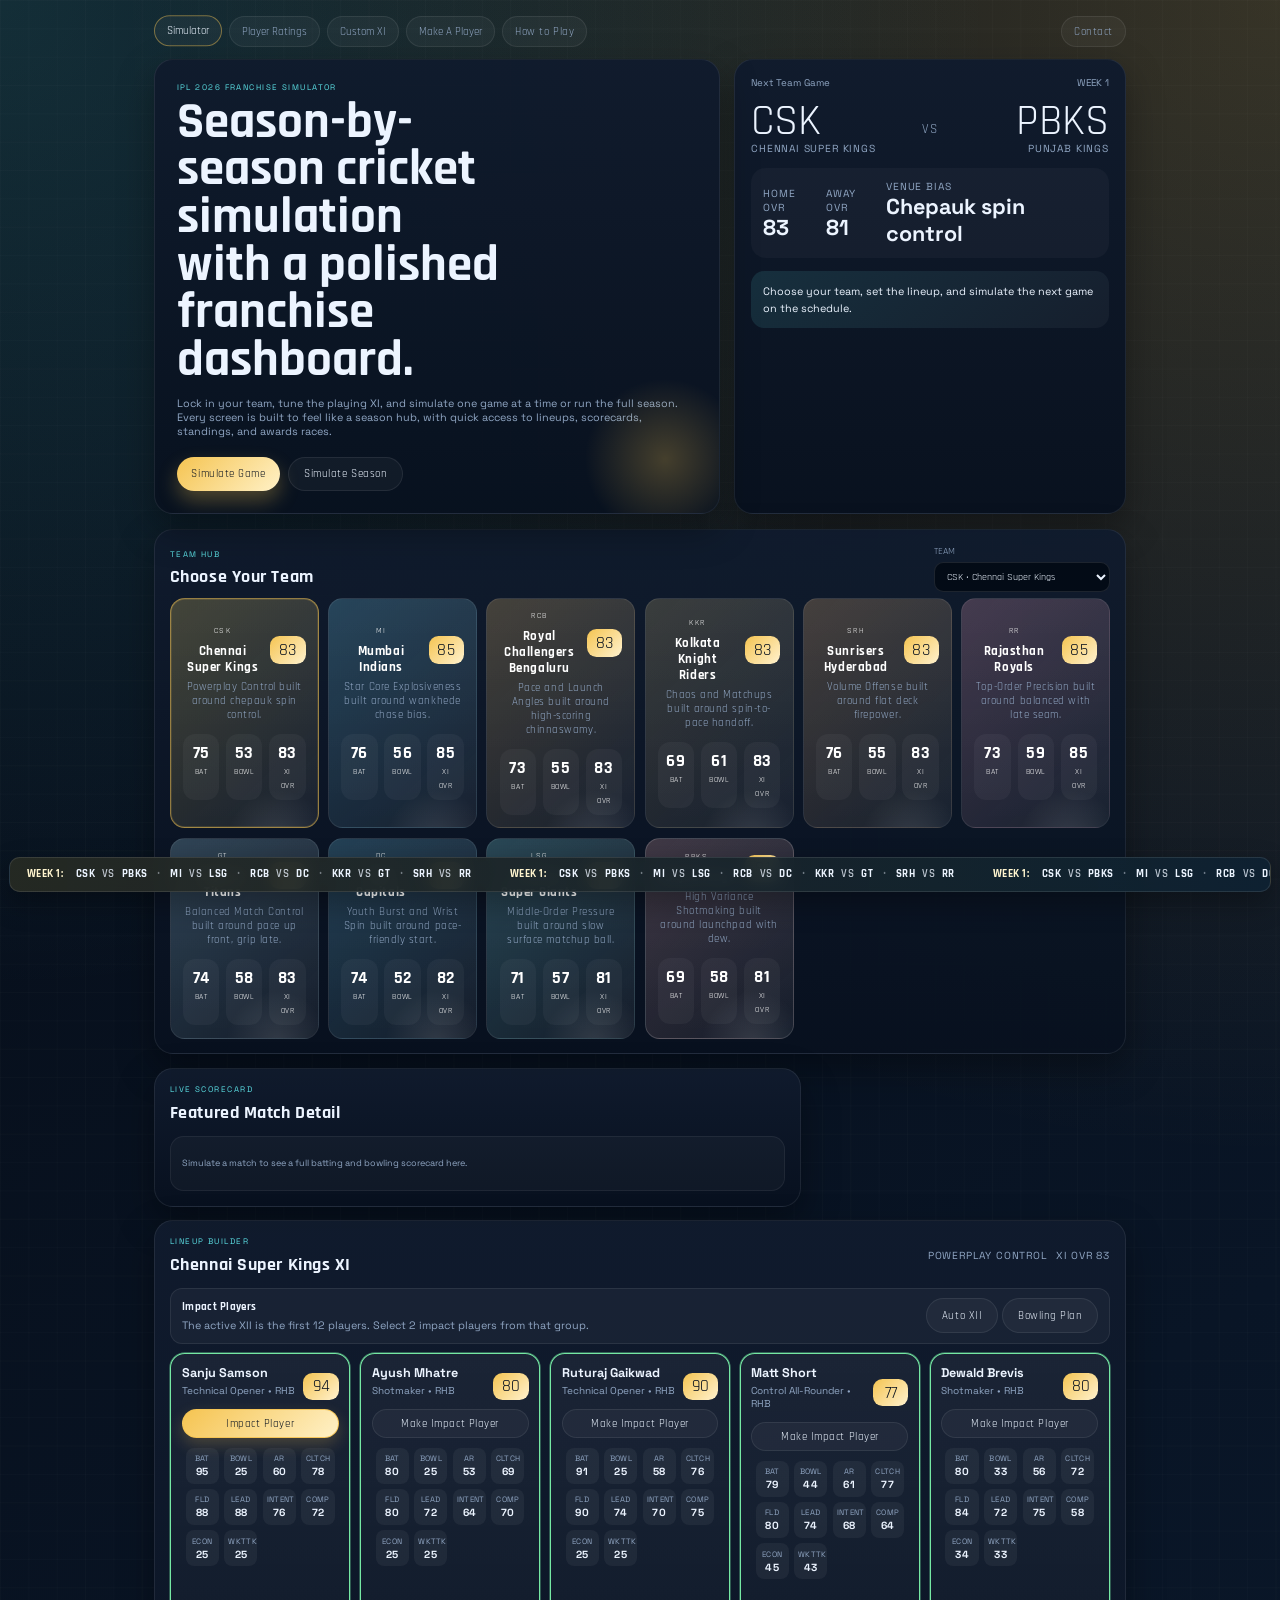
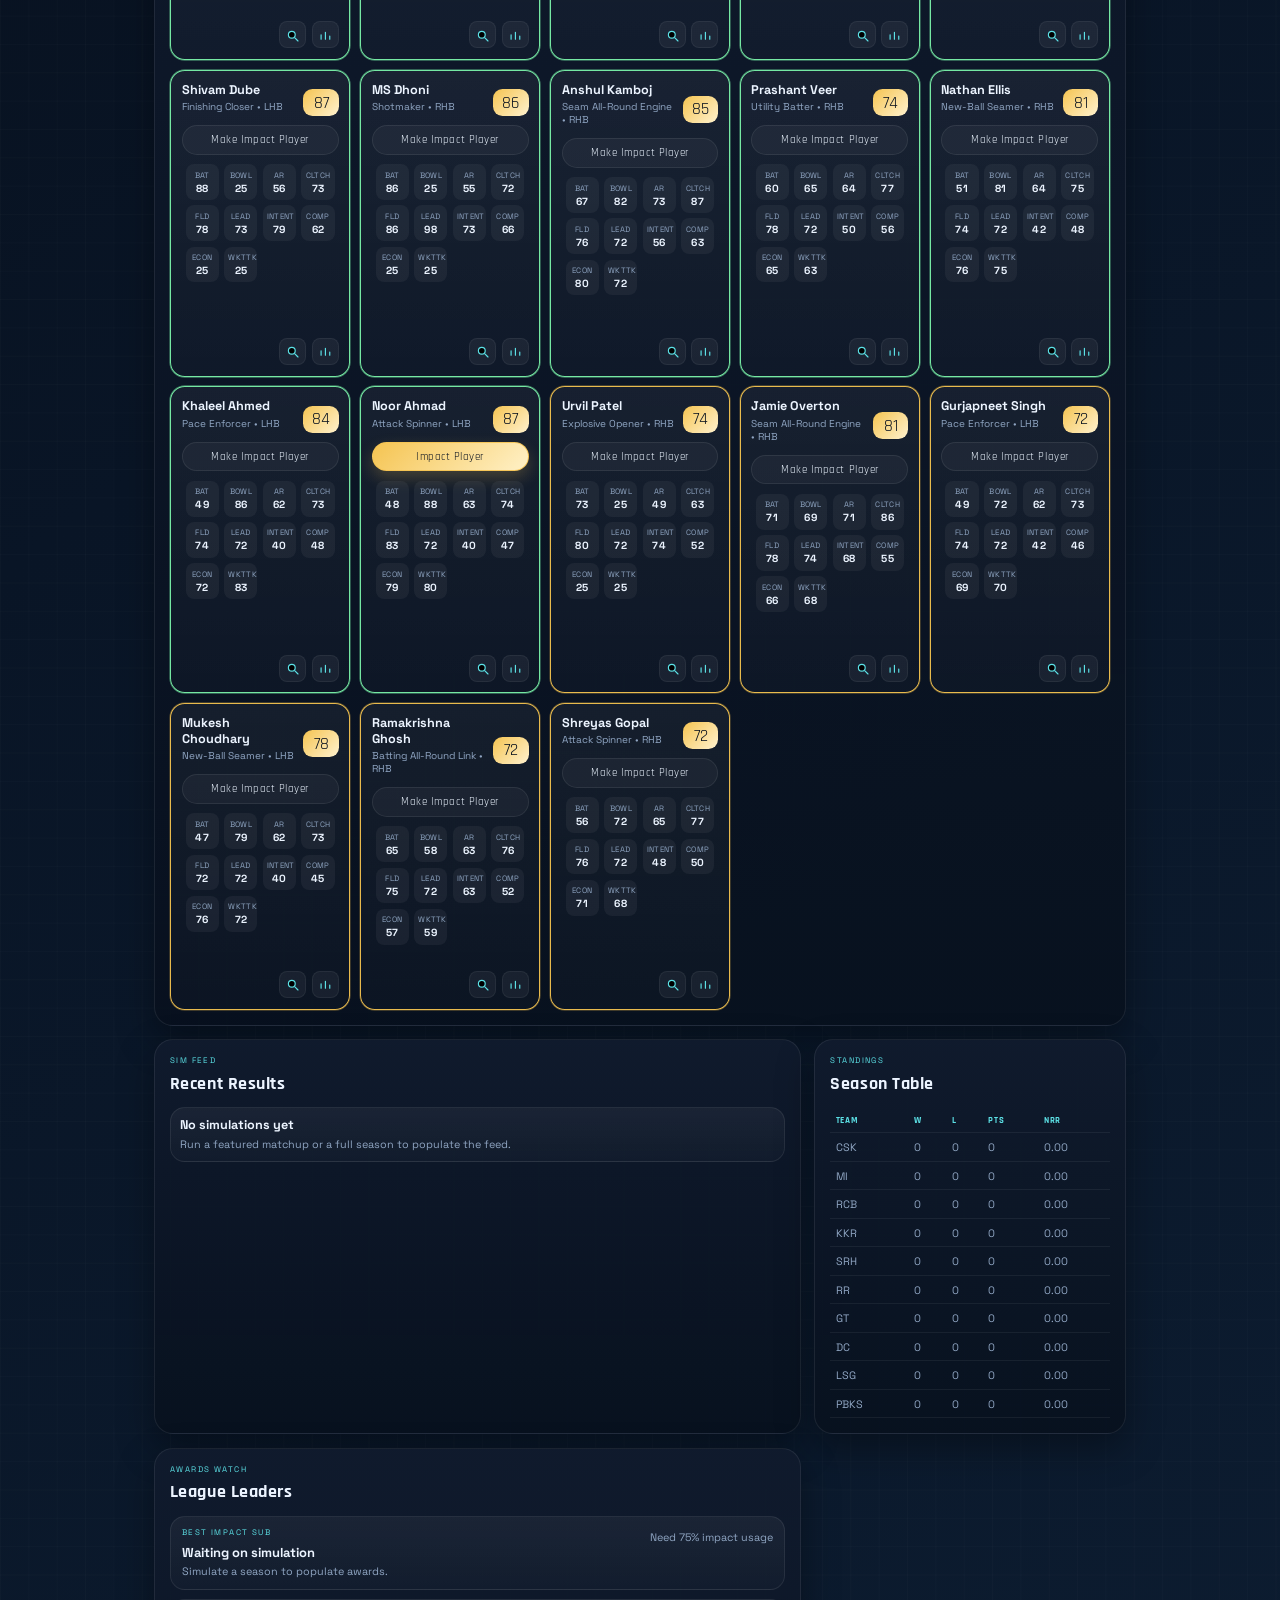
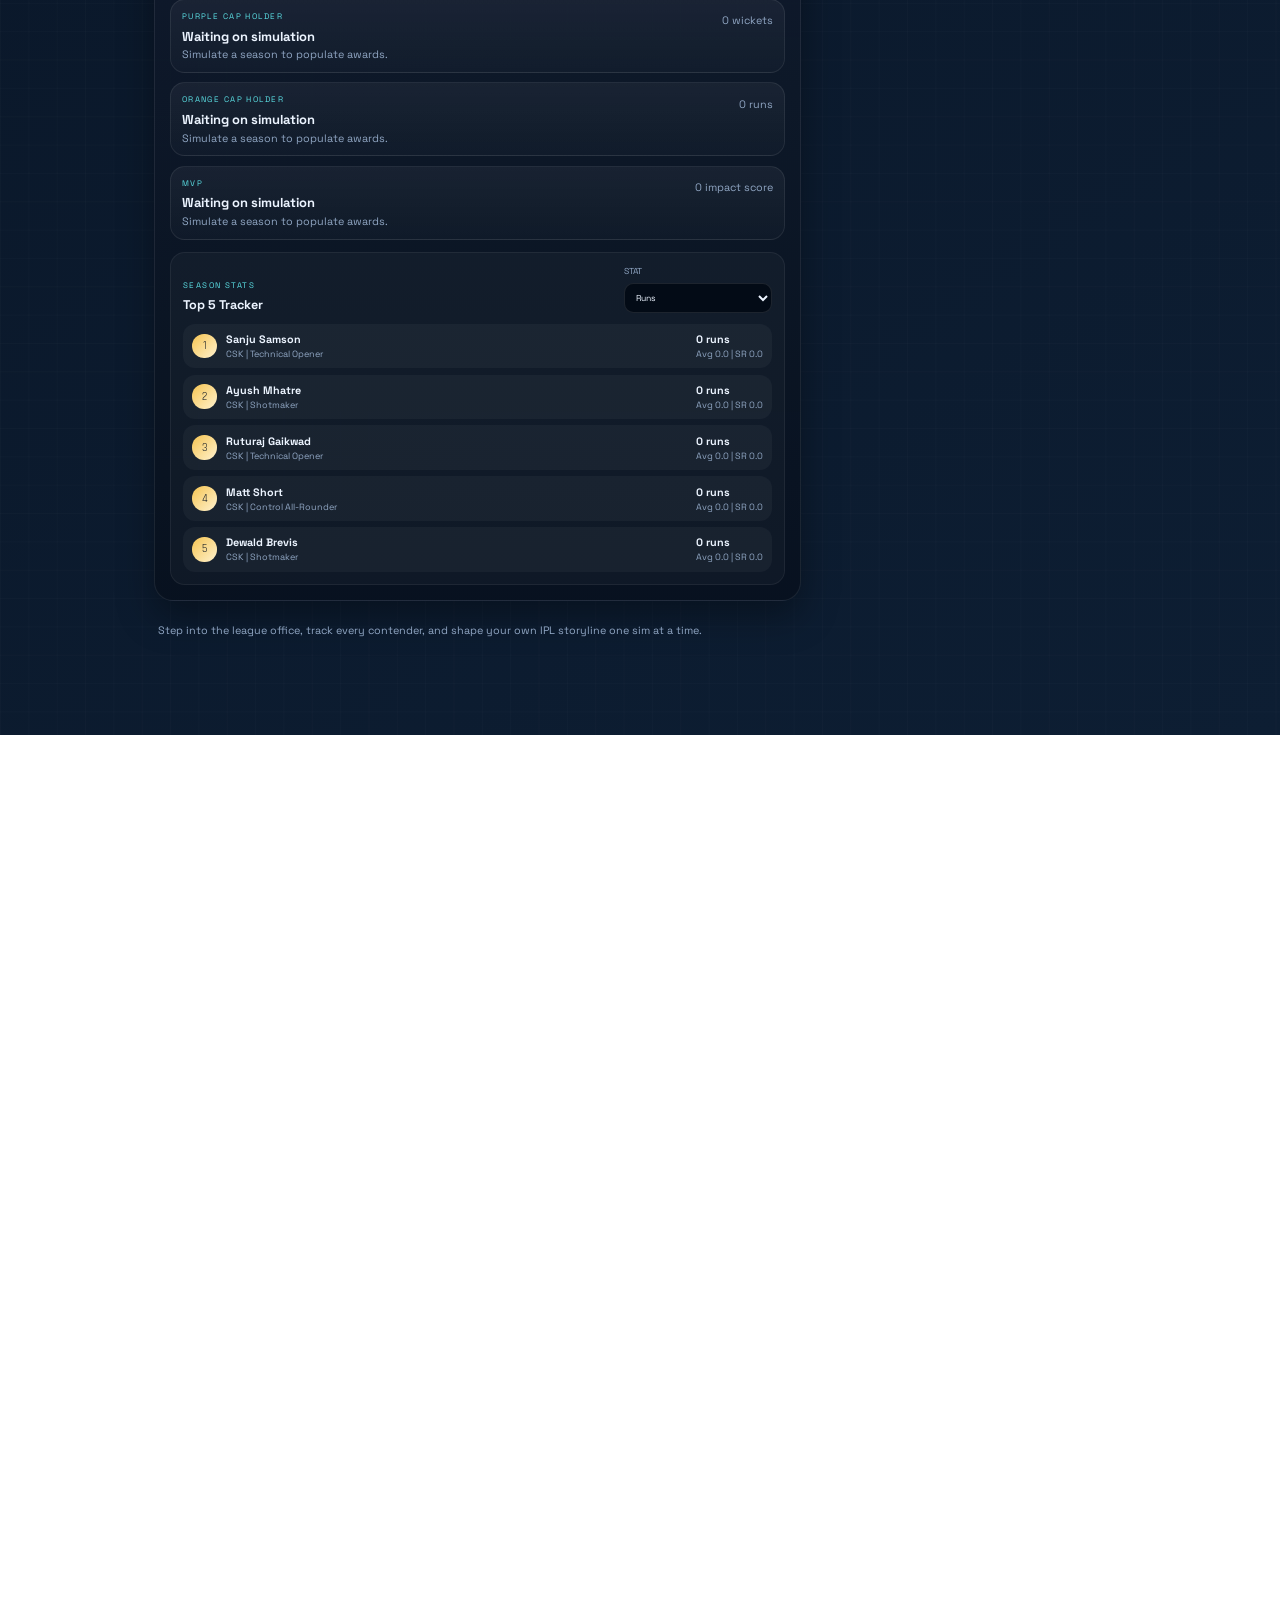
==== commit c4d38dee: "Add offseason progression and player detail updates" ====
--- a/index.html
+++ b/index.html
@@ -5,14 +5,14 @@
   <meta name="viewport" content="width=device-width, initial-scale=1.0" />
   <title>IPL 2026 Franchise</title>
   <link rel="icon" type="image/svg+xml" href="favicon.svg" />
-  <link rel="preload" href="styles.css?v=20260317a" as="style" />
-  <link rel="preload" href="app.js?v=20260317a" as="script" />
+  <link rel="preload" href="styles.css?v=20260319k" as="style" />
+  <link rel="preload" href="app.js?v=20260319az" as="script" />
   <link rel="prefetch" href="ratings.html" />
   <link rel="prefetch" href="custom.html" />
   <link rel="preconnect" href="https://fonts.googleapis.com" />
   <link rel="preconnect" href="https://fonts.gstatic.com" crossorigin />
   <link href="https://fonts.googleapis.com/css2?family=Rajdhani:wght@400;500;600;700&family=Space+Grotesk:wght@400;500;700&display=swap" rel="stylesheet" />
-  <link rel="stylesheet" href="styles.css?v=20260317a" />
+  <link rel="stylesheet" href="styles.css?v=20260319k" />
 </head>
 <body>
   <div id="confetti-layer" class="confetti-layer" aria-hidden="true"></div>
@@ -115,6 +115,26 @@
       </section>
     </div>
 
+    <div id="retention-overlay" class="info-overlay" hidden>
+      <div id="retention-backdrop" class="info-backdrop"></div>
+      <section id="retention-modal" class="info-panel offseason-modal" role="dialog" aria-modal="true" aria-labelledby="retention-title" tabindex="-1">
+        <button id="retention-close" class="info-dismiss" type="button" aria-label="Close retention">&times;</button>
+        <p class="eyebrow">OFFSEASON</p>
+        <h2 id="retention-title" class="info-title" tabindex="-1">Retention Decisions</h2>
+        <div id="retention-panel"></div>
+      </section>
+    </div>
+
+    <div id="auction-overlay" class="info-overlay" hidden>
+      <div id="auction-backdrop" class="info-backdrop"></div>
+      <section id="auction-modal" class="info-panel offseason-modal" role="dialog" aria-modal="true" aria-labelledby="auction-title">
+        <button id="auction-close" class="info-dismiss" type="button" aria-label="Close auction">&times;</button>
+        <p class="eyebrow">OFFSEASON</p>
+        <h2 id="auction-title" class="info-title">Mini-Auction</h2>
+        <div id="auction-panel"></div>
+      </section>
+    </div>
+
     <main class="dashboard-grid">
       <section id="team-hub-section" class="panel panel-wide">
         <div class="panel-heading">
@@ -223,6 +243,7 @@
   </div>
 
   <script src="players-data.js?v=20260315k"></script>
-  <script src="app.js?v=20260317a"></script>
+  <script src="app.js?v=20260319az"></script>
 </body>
 </html>
+
--- a/styles.css
+++ b/styles.css
@@ -40,6 +40,12 @@
   overflow: hidden;
 }
 
+body.how-to-play-open {
+  height: 100vh;
+  overflow: hidden;
+  overscroll-behavior: none;
+}
+
 body::before {
   content: "";
   position: absolute;
@@ -250,6 +256,158 @@
   margin: 12px 0 0;
   color: var(--muted);
   line-height: 1.5;
+}
+
+.offseason-modal {
+  width: min(940px, 100%);
+  max-height: min(88vh, 920px);
+  overflow: auto;
+  overscroll-behavior: contain;
+}
+
+.offseason-summary-grid {
+  display: grid;
+  grid-template-columns: repeat(3, minmax(0, 1fr));
+  gap: 12px;
+  margin-top: 18px;
+}
+
+.offseason-summary-card {
+  display: grid;
+  gap: 6px;
+  padding: 16px;
+  border-radius: 18px;
+  background: rgba(255, 255, 255, 0.04);
+  border: 1px solid rgba(255, 255, 255, 0.08);
+}
+
+.offseason-summary-card span {
+  color: var(--muted);
+  font-size: 0.76rem;
+  letter-spacing: 0.08em;
+  text-transform: uppercase;
+}
+
+.offseason-summary-card strong {
+  font-size: 1.2rem;
+}
+
+.offseason-helper {
+  margin: 18px 0 14px;
+}
+
+.offseason-roster-list,
+.offseason-history {
+  display: grid;
+  gap: 10px;
+}
+
+.offseason-roster-list {
+  margin-top: 10px;
+}
+
+.offseason-player-row,
+.offseason-history-row {
+  display: grid;
+  align-items: center;
+  gap: 12px;
+  padding: 14px 16px;
+  border-radius: 18px;
+  background: rgba(255, 255, 255, 0.03);
+  border: 1px solid rgba(255, 255, 255, 0.08);
+}
+
+.offseason-player-row {
+  grid-template-columns: auto minmax(0, 1fr) auto auto;
+}
+
+.offseason-player-row input {
+  width: 18px;
+  height: 18px;
+}
+
+.offseason-player-main {
+  display: grid;
+  gap: 4px;
+  min-width: 0;
+}
+
+.offseason-player-main span,
+.offseason-history-row span {
+  color: var(--muted);
+  font-size: 0.84rem;
+}
+
+.offseason-player-tag {
+  padding: 6px 10px;
+  border-radius: 999px;
+  background: rgba(255, 255, 255, 0.05);
+  font-size: 0.76rem;
+  letter-spacing: 0.08em;
+  text-transform: uppercase;
+}
+
+.offseason-player-row.is-retained .offseason-player-tag {
+  color: #0b2a70;
+  background: var(--accent-2);
+}
+
+.offseason-player-row.is-released {
+  opacity: 0.78;
+}
+
+.offseason-player-salary {
+  font-weight: 700;
+}
+
+.offseason-footer,
+.offseason-actions {
+  display: flex;
+  align-items: center;
+  justify-content: space-between;
+  gap: 12px;
+}
+
+.offseason-footer {
+  margin-top: 18px;
+}
+
+.offseason-actions-wide {
+  margin-top: 18px;
+}
+
+.offseason-actions button {
+  flex: 1;
+}
+
+.offseason-footer .offseason-actions {
+  display: grid;
+  grid-template-columns: minmax(0, 1.15fr) minmax(0, 1.35fr);
+  width: min(100%, 420px);
+}
+
+.offseason-footer .offseason-actions .primary-btn {
+  flex: unset;
+}
+
+.offseason-footer .offseason-actions .ghost-btn {
+  flex: unset;
+}
+
+.offseason-auction-card {
+  margin-top: 18px;
+  padding: 18px;
+  border-radius: 22px;
+  background: rgba(255, 255, 255, 0.03);
+  border: 1px solid rgba(255, 255, 255, 0.08);
+}
+
+.offseason-history {
+  margin-top: 18px;
+}
+
+.offseason-history-row {
+  grid-template-columns: minmax(0, 1.4fr) auto auto;
 }
 
 .nav-link.active,
@@ -1094,6 +1252,13 @@
   gap: 6px;
 }
 
+.lineup-helper-actions {
+  display: grid;
+  grid-template-columns: repeat(2, max-content);
+  justify-content: end;
+  gap: 10px;
+}
+
 .lineup-helper-action {
   align-self: center;
   white-space: nowrap;
@@ -1141,6 +1306,8 @@
 }
 
 .bowling-plan-chip {
+  --bowling-plan-chip-accent: var(--muted);
+  appearance: none;
   display: inline-flex;
   align-items: center;
   gap: 8px;
@@ -1151,18 +1318,39 @@
   color: var(--muted);
   font-size: 0.78rem;
   text-transform: none;
+  cursor: pointer;
+  transition: transform 160ms ease, border-color 160ms ease, background 160ms ease, color 160ms ease;
 }
 
 .bowling-plan-chip strong {
   color: var(--text);
 }
 
+.bowling-plan-chip:hover,
+.bowling-plan-chip:focus-visible {
+  transform: translateY(-1px);
+  border-color: var(--bowling-plan-chip-accent);
+  background: color-mix(in srgb, var(--bowling-plan-chip-accent) 16%, transparent);
+  outline: none;
+}
+
+.bowling-plan-chip.is-unused:hover,
+.bowling-plan-chip.is-unused:focus-visible {
+  --bowling-plan-chip-accent: #ffb0b0;
+  border-color: rgba(255, 99, 99, 0.72);
+  background: rgba(255, 99, 99, 0.14);
+  color: #ffb0b0;
+}
+
 .bowling-plan-chip.is-maxed {
+  --bowling-plan-chip-accent: #f5d98a;
   border-color: rgba(245, 196, 81, 0.6);
   background: rgba(245, 196, 81, 0.09);
+  color: #f5d98a;
 }
 
 .bowling-plan-chip.is-over-limit {
+  --bowling-plan-chip-accent: #ffd4d4;
   border-color: rgba(255, 99, 99, 0.7);
   background: rgba(255, 99, 99, 0.12);
   color: #ffd4d4;
@@ -1175,7 +1363,26 @@
 }
 
 .bowling-plan-slot {
+  display: flex;
+  flex-direction: column;
+  align-items: center;
   padding: 14px 16px;
+  text-align: center;
+}
+
+.bowling-plan-slot.is-flashing {
+  animation: bowling-plan-slot-flash 1.15s ease-out;
+}
+
+@keyframes bowling-plan-slot-flash {
+  0% {
+    border-color: var(--bowling-plan-flash-color, rgba(255, 179, 71, 0.95));
+    box-shadow: 0 0 0 2px color-mix(in srgb, var(--bowling-plan-flash-color, rgba(255, 179, 71, 0.95)) 82%, transparent), 0 0 22px color-mix(in srgb, var(--bowling-plan-flash-color, rgba(255, 179, 71, 0.95)) 30%, transparent);
+  }
+  100% {
+    border-color: rgba(255, 255, 255, 0.06);
+    box-shadow: none;
+  }
 }
 
 .lineup-slot {
@@ -1192,6 +1399,14 @@
 
 .lineup-slot select {
   width: 100%;
+}
+
+.lineup-slot.bowling-plan-slot select {
+  width: 185px;
+  max-width: 100%;
+  min-width: 0;
+  margin-left: auto;
+  margin-right: auto;
 }
 
 .lineup-card-controls {
@@ -1398,18 +1613,42 @@
   padding-right: 54px;
 }
 
-.lineup-card-front-toggle,
-.lineup-card-back-toggle {
+.lineup-card-toggle-row {
   position: absolute;
   right: 16px;
   bottom: 16px;
+  display: flex;
+  align-items: center;
+  gap: 8px;
+  margin-top: 0;
+  width: auto;
+  z-index: 3;
+}
+
+.lineup-card-toggle-row-back {
+  right: 16px;
+  bottom: 16px;
+}
+
+.lineup-card-front-toggle,
+.lineup-card-back-toggle {
+  position: static;
   width: 40px;
   height: 40px;
+  min-height: 40px;
+  min-width: 40px;
   padding: 0;
 }
 
+.lineup-card-back-toggle.is-active,
+.lineup-card-front-toggle.is-active {
+  color: #0b2a70;
+  background: var(--accent-2);
+  border-color: var(--accent-2);
+}
+
 .lineup-card-front .player-season-line {
-  padding-right: 54px;
+  padding-right: 102px;
 }
 
 .player-season-line {
--- a/styles.css
+++ b/styles.css
@@ -40,6 +40,12 @@
   overflow: hidden;
 }
 
+body.how-to-play-open {
+  height: 100vh;
+  overflow: hidden;
+  overscroll-behavior: none;
+}
+
 body::before {
   content: "";
   position: absolute;
@@ -250,6 +256,158 @@
   margin: 12px 0 0;
   color: var(--muted);
   line-height: 1.5;
+}
+
+.offseason-modal {
+  width: min(940px, 100%);
+  max-height: min(88vh, 920px);
+  overflow: auto;
+  overscroll-behavior: contain;
+}
+
+.offseason-summary-grid {
+  display: grid;
+  grid-template-columns: repeat(3, minmax(0, 1fr));
+  gap: 12px;
+  margin-top: 18px;
+}
+
+.offseason-summary-card {
+  display: grid;
+  gap: 6px;
+  padding: 16px;
+  border-radius: 18px;
+  background: rgba(255, 255, 255, 0.04);
+  border: 1px solid rgba(255, 255, 255, 0.08);
+}
+
+.offseason-summary-card span {
+  color: var(--muted);
+  font-size: 0.76rem;
+  letter-spacing: 0.08em;
+  text-transform: uppercase;
+}
+
+.offseason-summary-card strong {
+  font-size: 1.2rem;
+}
+
+.offseason-helper {
+  margin: 18px 0 14px;
+}
+
+.offseason-roster-list,
+.offseason-history {
+  display: grid;
+  gap: 10px;
+}
+
+.offseason-roster-list {
+  margin-top: 10px;
+}
+
+.offseason-player-row,
+.offseason-history-row {
+  display: grid;
+  align-items: center;
+  gap: 12px;
+  padding: 14px 16px;
+  border-radius: 18px;
+  background: rgba(255, 255, 255, 0.03);
+  border: 1px solid rgba(255, 255, 255, 0.08);
+}
+
+.offseason-player-row {
+  grid-template-columns: auto minmax(0, 1fr) auto auto;
+}
+
+.offseason-player-row input {
+  width: 18px;
+  height: 18px;
+}
+
+.offseason-player-main {
+  display: grid;
+  gap: 4px;
+  min-width: 0;
+}
+
+.offseason-player-main span,
+.offseason-history-row span {
+  color: var(--muted);
+  font-size: 0.84rem;
+}
+
+.offseason-player-tag {
+  padding: 6px 10px;
+  border-radius: 999px;
+  background: rgba(255, 255, 255, 0.05);
+  font-size: 0.76rem;
+  letter-spacing: 0.08em;
+  text-transform: uppercase;
+}
+
+.offseason-player-row.is-retained .offseason-player-tag {
+  color: #0b2a70;
+  background: var(--accent-2);
+}
+
+.offseason-player-row.is-released {
+  opacity: 0.78;
+}
+
+.offseason-player-salary {
+  font-weight: 700;
+}
+
+.offseason-footer,
+.offseason-actions {
+  display: flex;
+  align-items: center;
+  justify-content: space-between;
+  gap: 12px;
+}
+
+.offseason-footer {
+  margin-top: 18px;
+}
+
+.offseason-actions-wide {
+  margin-top: 18px;
+}
+
+.offseason-actions button {
+  flex: 1;
+}
+
+.offseason-footer .offseason-actions {
+  display: grid;
+  grid-template-columns: minmax(0, 1.15fr) minmax(0, 1.35fr);
+  width: min(100%, 420px);
+}
+
+.offseason-footer .offseason-actions .primary-btn {
+  flex: unset;
+}
+
+.offseason-footer .offseason-actions .ghost-btn {
+  flex: unset;
+}
+
+.offseason-auction-card {
+  margin-top: 18px;
+  padding: 18px;
+  border-radius: 22px;
+  background: rgba(255, 255, 255, 0.03);
+  border: 1px solid rgba(255, 255, 255, 0.08);
+}
+
+.offseason-history {
+  margin-top: 18px;
+}
+
+.offseason-history-row {
+  grid-template-columns: minmax(0, 1.4fr) auto auto;
 }
 
 .nav-link.active,
@@ -1094,6 +1252,13 @@
   gap: 6px;
 }
 
+.lineup-helper-actions {
+  display: grid;
+  grid-template-columns: repeat(2, max-content);
+  justify-content: end;
+  gap: 10px;
+}
+
 .lineup-helper-action {
   align-self: center;
   white-space: nowrap;
@@ -1141,6 +1306,8 @@
 }
 
 .bowling-plan-chip {
+  --bowling-plan-chip-accent: var(--muted);
+  appearance: none;
   display: inline-flex;
   align-items: center;
   gap: 8px;
@@ -1151,18 +1318,39 @@
   color: var(--muted);
   font-size: 0.78rem;
   text-transform: none;
+  cursor: pointer;
+  transition: transform 160ms ease, border-color 160ms ease, background 160ms ease, color 160ms ease;
 }
 
 .bowling-plan-chip strong {
   color: var(--text);
 }
 
+.bowling-plan-chip:hover,
+.bowling-plan-chip:focus-visible {
+  transform: translateY(-1px);
+  border-color: var(--bowling-plan-chip-accent);
+  background: color-mix(in srgb, var(--bowling-plan-chip-accent) 16%, transparent);
+  outline: none;
+}
+
+.bowling-plan-chip.is-unused:hover,
+.bowling-plan-chip.is-unused:focus-visible {
+  --bowling-plan-chip-accent: #ffb0b0;
+  border-color: rgba(255, 99, 99, 0.72);
+  background: rgba(255, 99, 99, 0.14);
+  color: #ffb0b0;
+}
+
 .bowling-plan-chip.is-maxed {
+  --bowling-plan-chip-accent: #f5d98a;
   border-color: rgba(245, 196, 81, 0.6);
   background: rgba(245, 196, 81, 0.09);
+  color: #f5d98a;
 }
 
 .bowling-plan-chip.is-over-limit {
+  --bowling-plan-chip-accent: #ffd4d4;
   border-color: rgba(255, 99, 99, 0.7);
   background: rgba(255, 99, 99, 0.12);
   color: #ffd4d4;
@@ -1175,7 +1363,26 @@
 }
 
 .bowling-plan-slot {
+  display: flex;
+  flex-direction: column;
+  align-items: center;
   padding: 14px 16px;
+  text-align: center;
+}
+
+.bowling-plan-slot.is-flashing {
+  animation: bowling-plan-slot-flash 1.15s ease-out;
+}
+
+@keyframes bowling-plan-slot-flash {
+  0% {
+    border-color: var(--bowling-plan-flash-color, rgba(255, 179, 71, 0.95));
+    box-shadow: 0 0 0 2px color-mix(in srgb, var(--bowling-plan-flash-color, rgba(255, 179, 71, 0.95)) 82%, transparent), 0 0 22px color-mix(in srgb, var(--bowling-plan-flash-color, rgba(255, 179, 71, 0.95)) 30%, transparent);
+  }
+  100% {
+    border-color: rgba(255, 255, 255, 0.06);
+    box-shadow: none;
+  }
 }
 
 .lineup-slot {
@@ -1192,6 +1399,14 @@
 
 .lineup-slot select {
   width: 100%;
+}
+
+.lineup-slot.bowling-plan-slot select {
+  width: 185px;
+  max-width: 100%;
+  min-width: 0;
+  margin-left: auto;
+  margin-right: auto;
 }
 
 .lineup-card-controls {
@@ -1398,18 +1613,42 @@
   padding-right: 54px;
 }
 
-.lineup-card-front-toggle,
-.lineup-card-back-toggle {
+.lineup-card-toggle-row {
   position: absolute;
   right: 16px;
   bottom: 16px;
+  display: flex;
+  align-items: center;
+  gap: 8px;
+  margin-top: 0;
+  width: auto;
+  z-index: 3;
+}
+
+.lineup-card-toggle-row-back {
+  right: 16px;
+  bottom: 16px;
+}
+
+.lineup-card-front-toggle,
+.lineup-card-back-toggle {
+  position: static;
   width: 40px;
   height: 40px;
+  min-height: 40px;
+  min-width: 40px;
   padding: 0;
 }
 
+.lineup-card-back-toggle.is-active,
+.lineup-card-front-toggle.is-active {
+  color: #0b2a70;
+  background: var(--accent-2);
+  border-color: var(--accent-2);
+}
+
 .lineup-card-front .player-season-line {
-  padding-right: 54px;
+  padding-right: 102px;
 }
 
 .player-season-line {
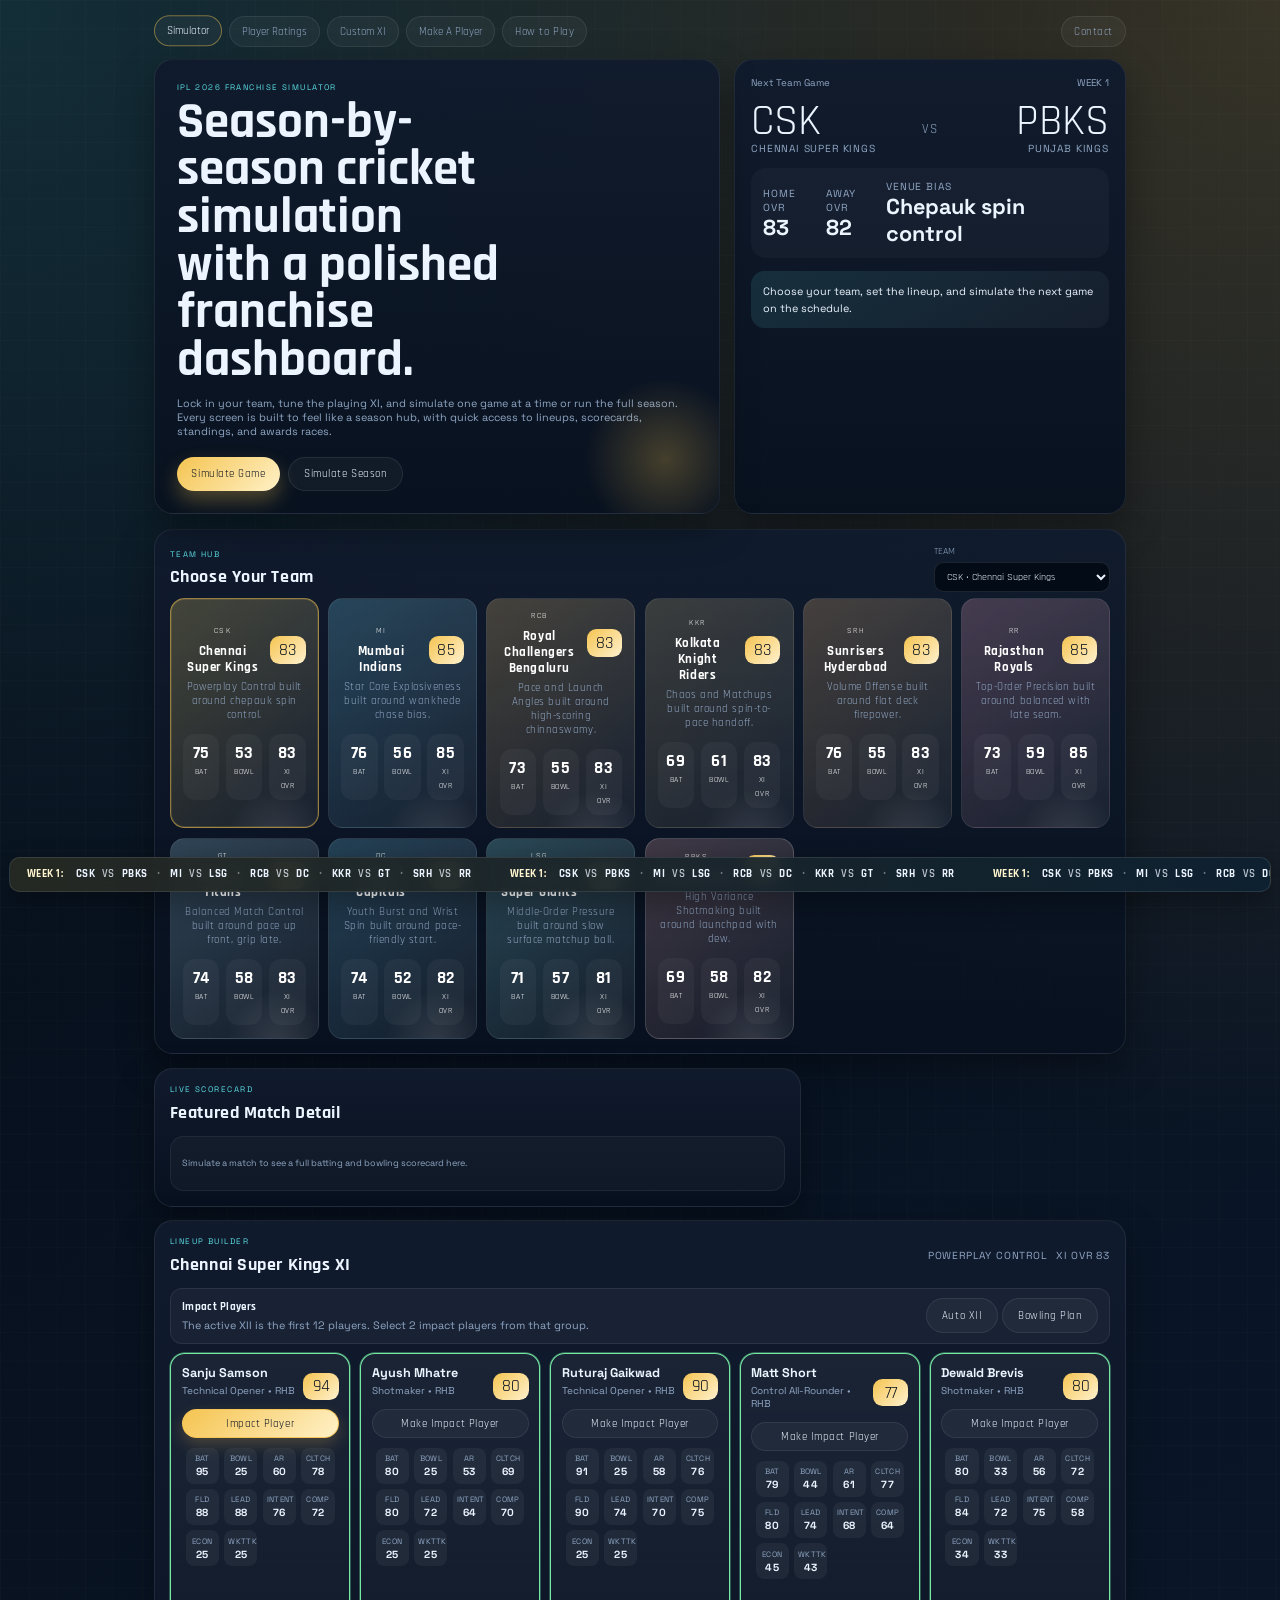
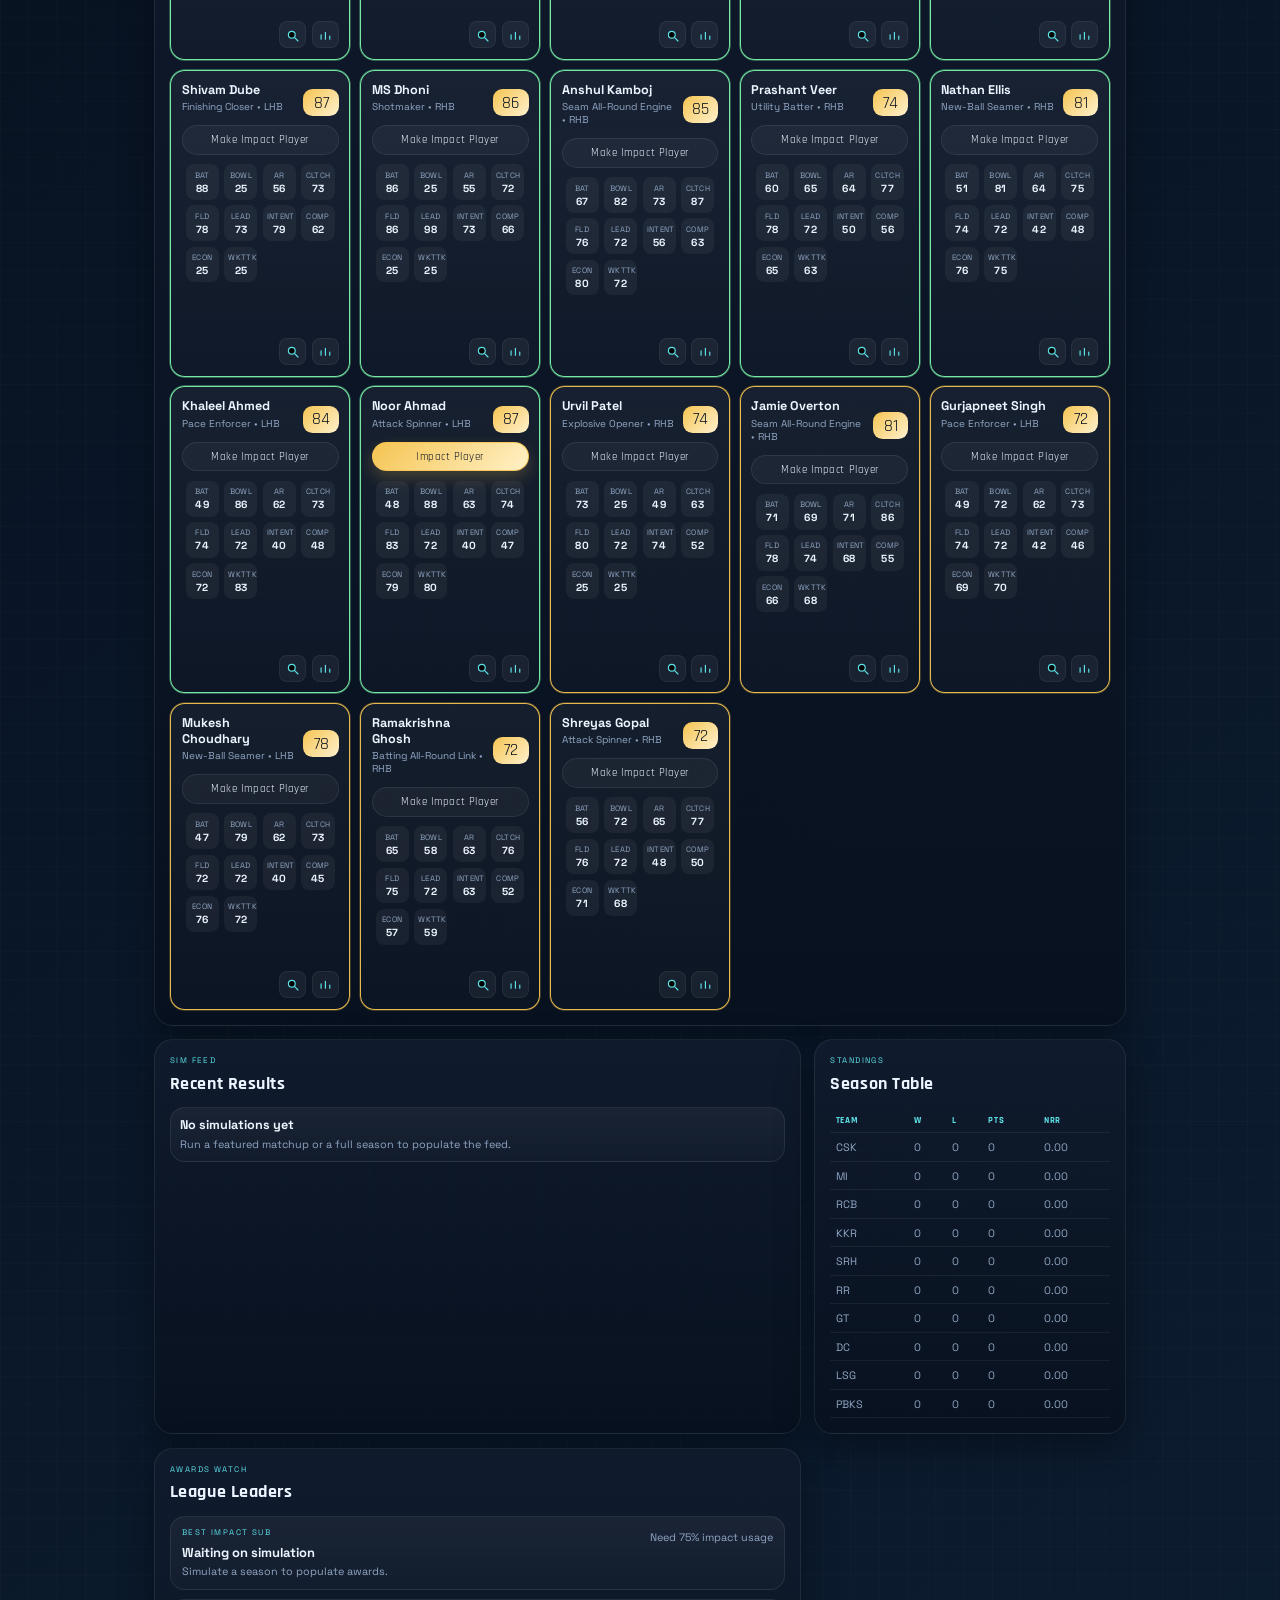
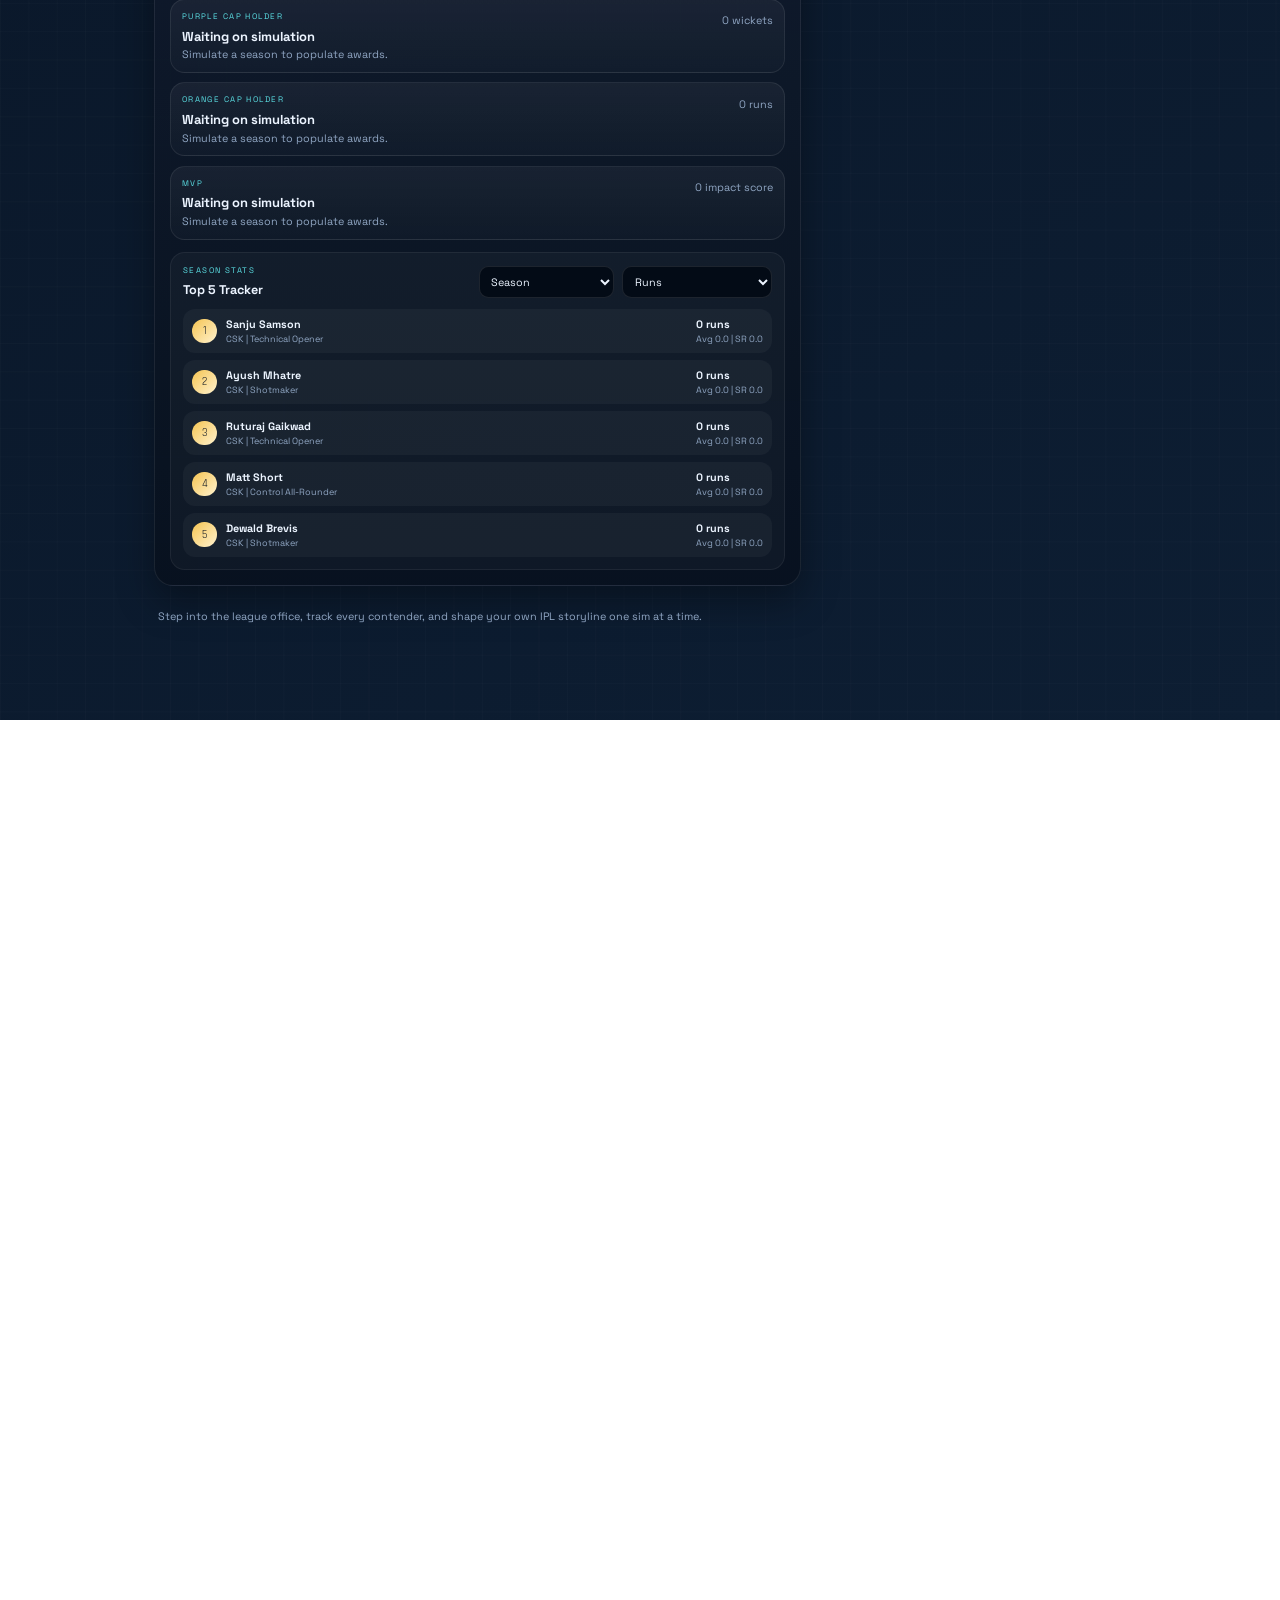
==== commit 81cafc5a: "Update simulator offseason flow and tracker UI" ====
--- a/index.html
+++ b/index.html
@@ -211,8 +211,11 @@
               <p class="eyebrow">Season Stats</p>
               <h3>Top 5 Tracker</h3>
             </div>
-            <label class="season-stats-filter" for="season-stat-select">
-              Stat
+            <div class="selector-row">
+              <select id="season-stat-scope">
+                <option value="season">Season</option>
+                <option value="allTime">All-Time</option>
+              </select>
               <select id="season-stat-select">
                 <option value="runs">Runs</option>
                 <option value="wickets">Wickets</option>
@@ -225,7 +228,7 @@
                 <option value="sixes">Sixes</option>
                 <option value="impact">Impact</option>
               </select>
-            </label>
+            </div>
           </div>
           <div id="season-stat-leaders" class="season-stat-leaders"></div>
         </div>
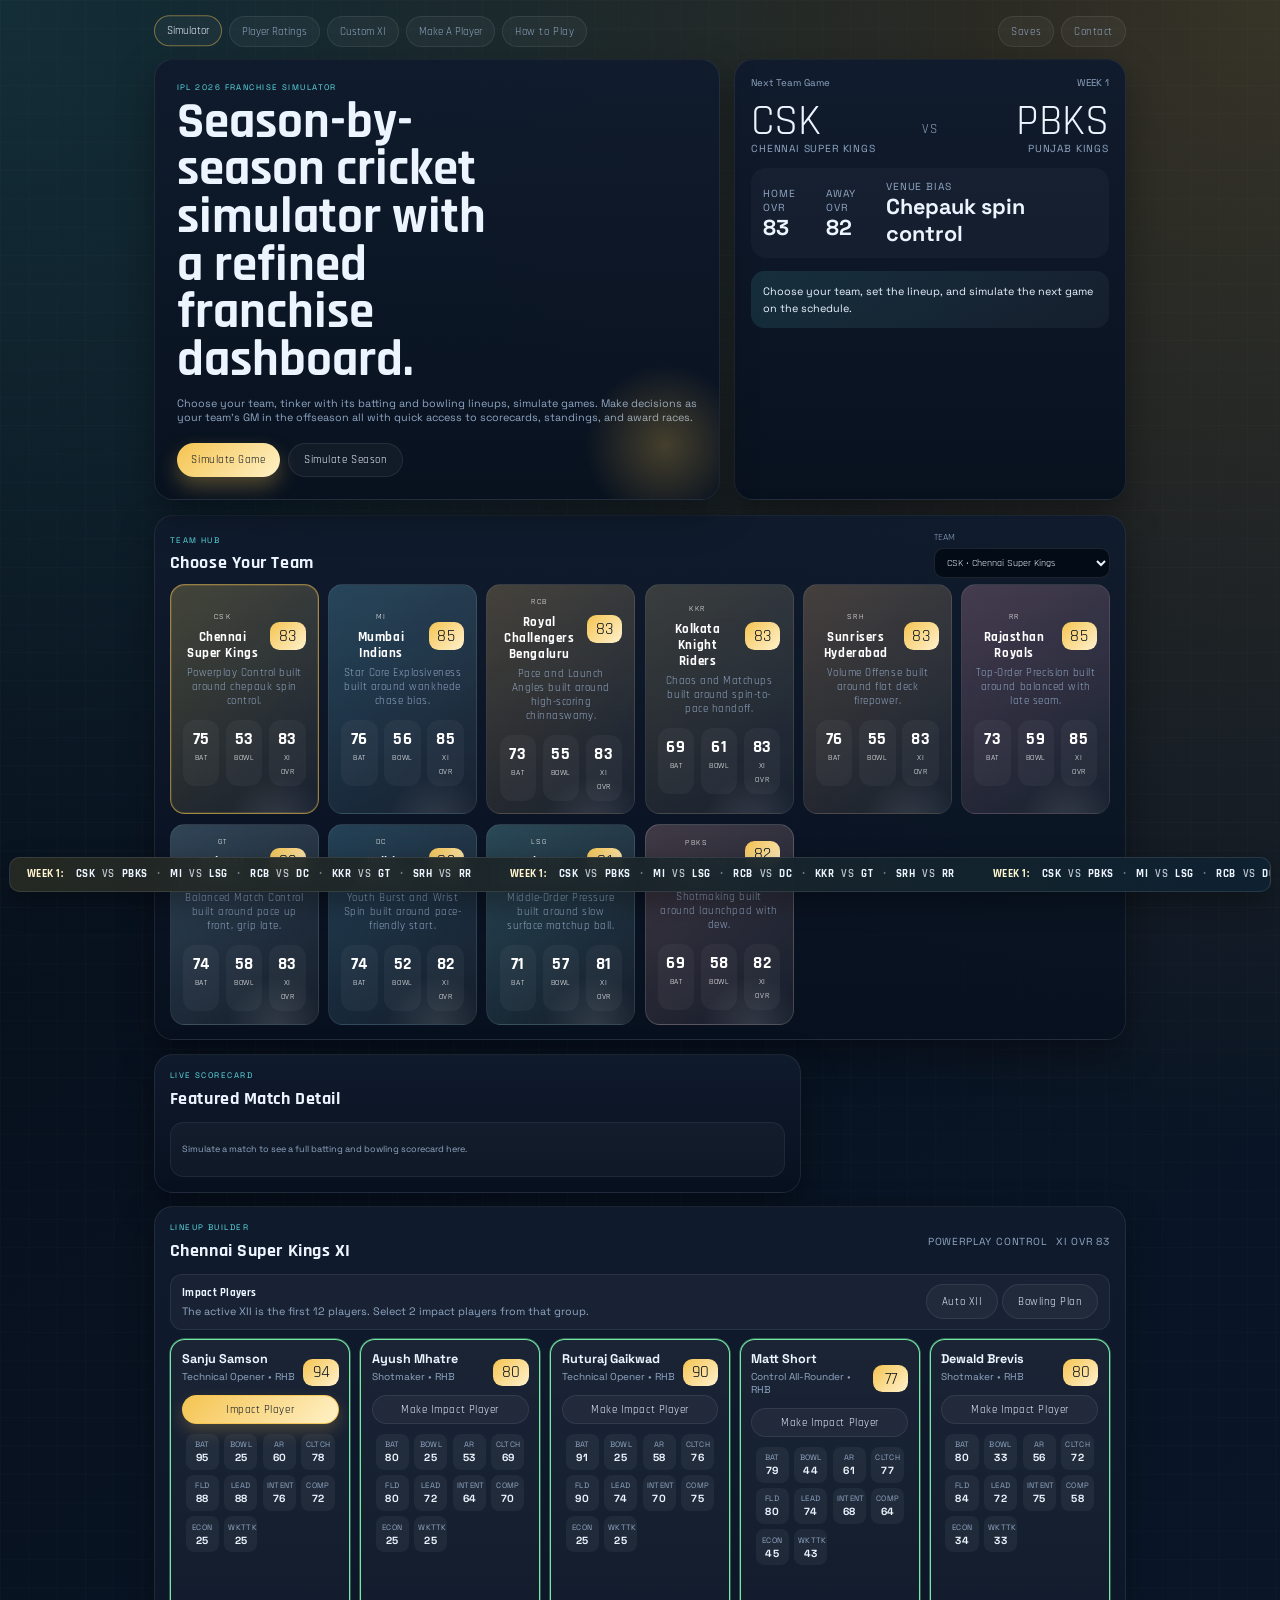
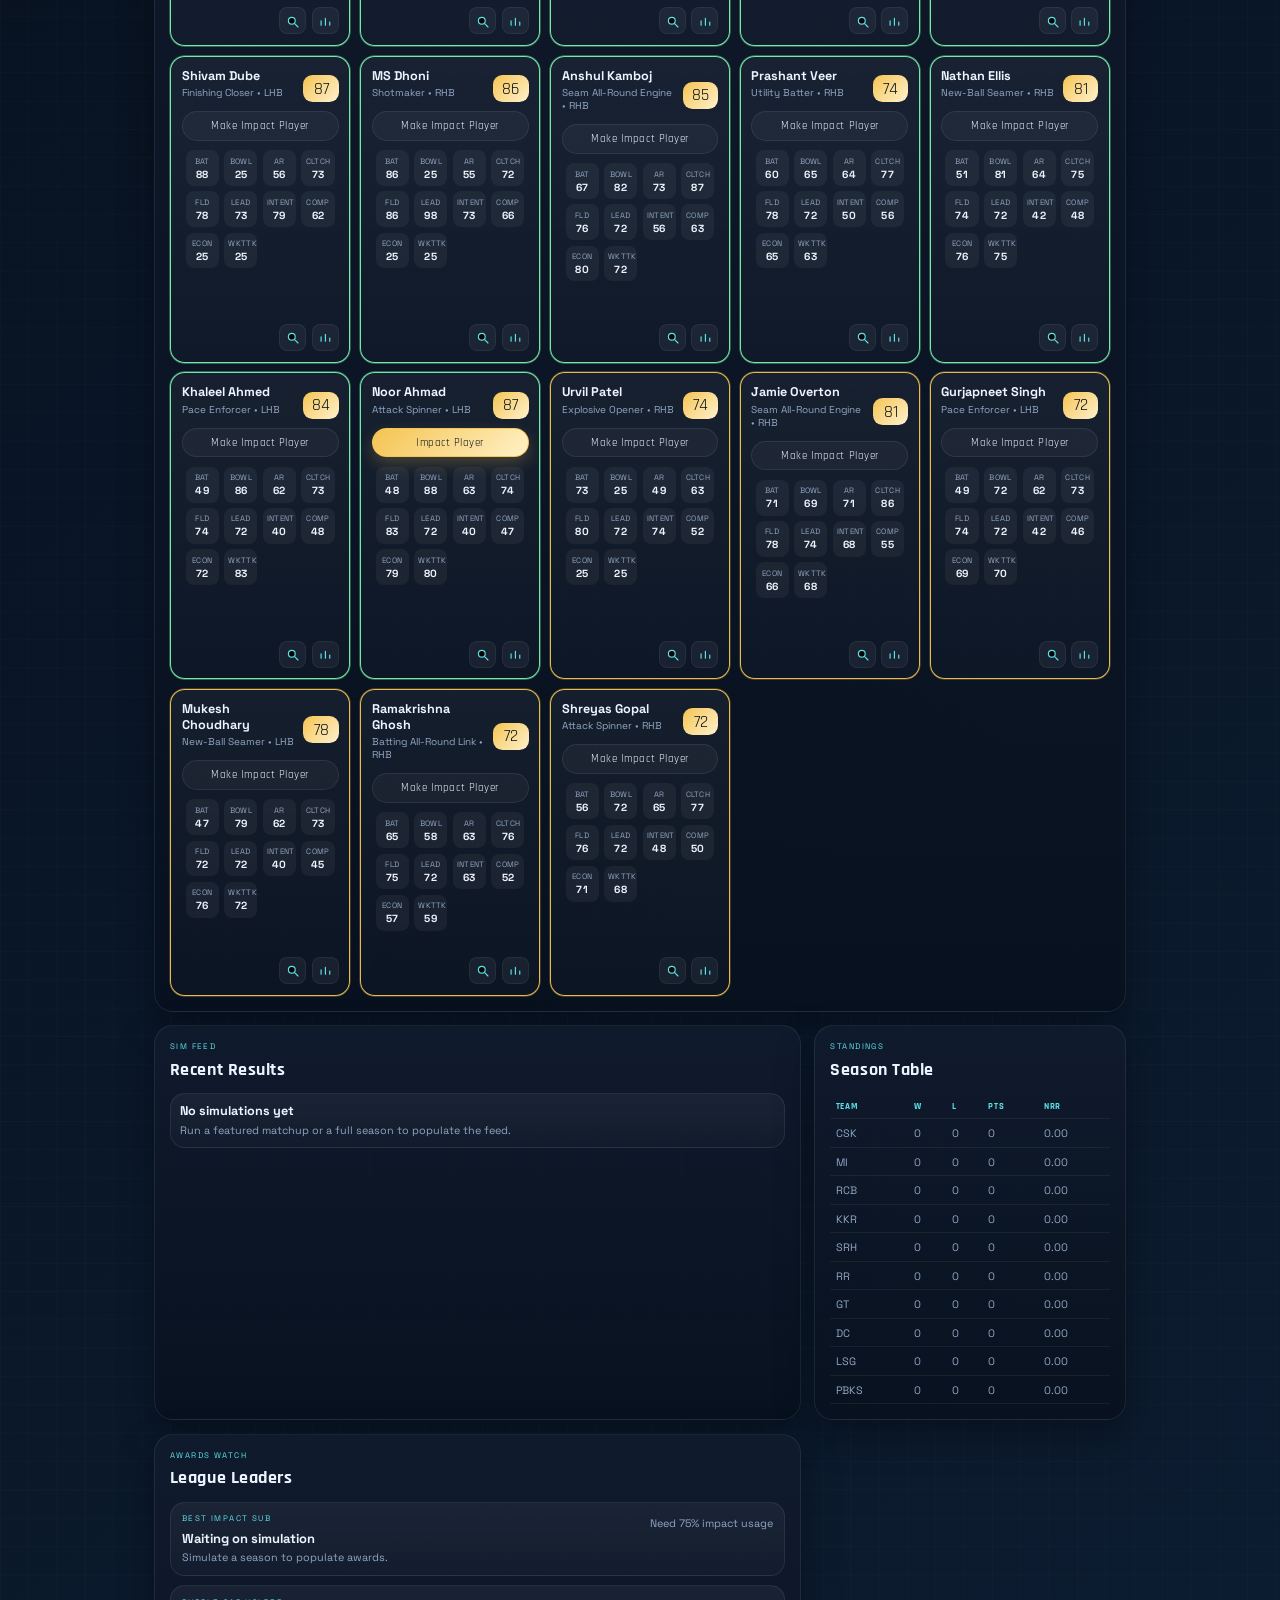
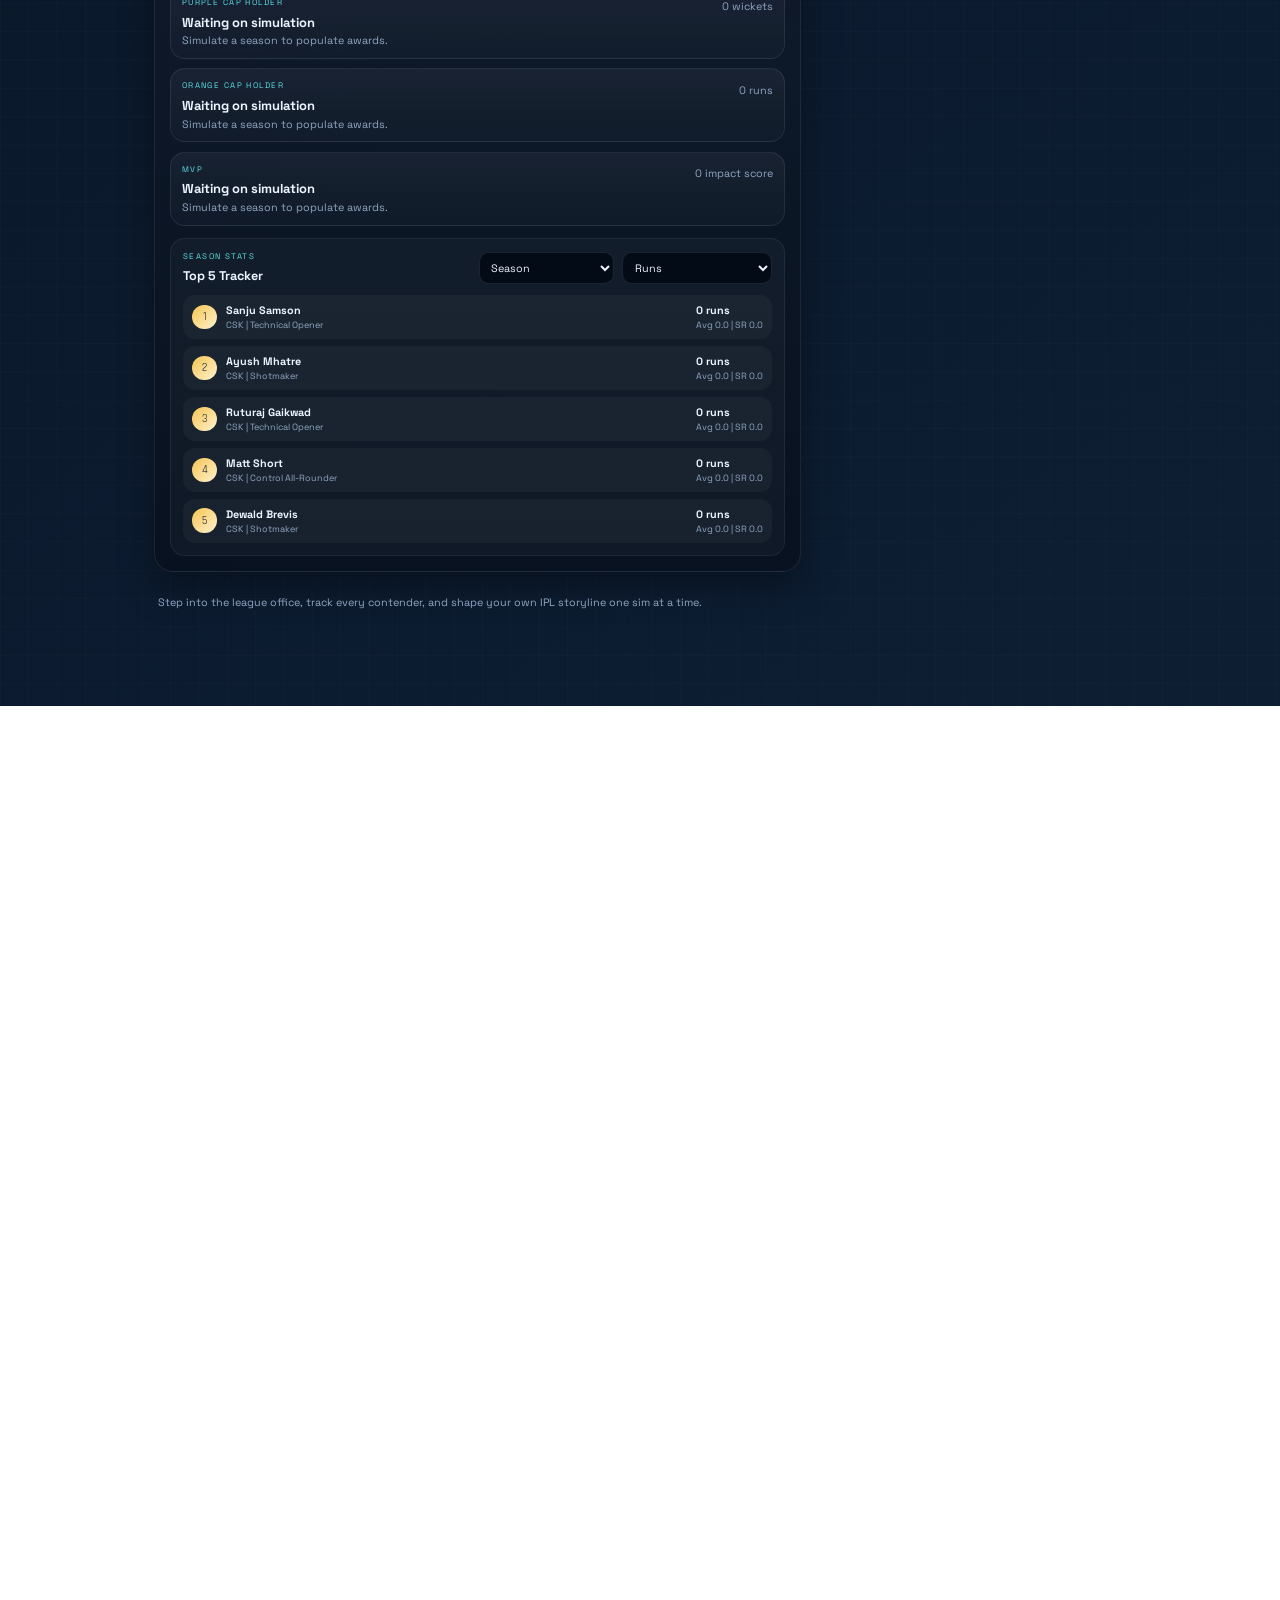
==== commit 280b5c87: "Add manual save modal and simulator UI updates" ====
--- a/index.html
+++ b/index.html
@@ -24,15 +24,16 @@
       <a class="nav-link" href="custom.html">Custom XI</a>
       <a class="nav-link" href="make-player.html">Make A Player</a>
       <button id="how-to-play-trigger" class="nav-link nav-button" type="button">How to Play</button>
+      <button id="saves-trigger" class="nav-link nav-button nav-saves" type="button">Saves</button>
       <button id="contact-trigger" class="nav-link nav-button nav-contact" type="button">Contact</button>
     </nav>
     <header class="hero">
       <div class="hero-copy">
         <p class="eyebrow">IPL 2026 Franchise Simulator</p>
-        <h1>Season-by-season cricket simulation with a polished franchise dashboard.</h1>
+        <h1>Season-by-season cricket simulator with a refined franchise dashboard.</h1>
         <p class="hero-text">
-          Lock in your team, tune the playing XI, and simulate one game at a time or run the full season.
-          Every screen is built to feel like a season hub, with quick access to lineups, scorecards, standings, and awards races.
+          Choose your team, tinker with its batting and bowling lineups, simulate games.
+          Make decisions as your team's GM in the offseason all with quick access to scorecards, standings, and award races.
         </p>
         <div class="hero-actions" id="hero-actions-panel">
           <button id="simulate-next" class="primary-btn">Simulate Game</button>
@@ -105,6 +106,22 @@
       </section>
     </div>
 
+    <div id="saves-overlay" class="info-overlay" hidden>
+      <div id="saves-backdrop" class="info-backdrop"></div>
+      <section id="saves-panel" class="info-panel saves-modal" role="dialog" aria-modal="true" aria-labelledby="saves-title">
+        <button id="saves-close" class="info-dismiss" type="button" aria-label="Close saves">&times;</button>
+        <p class="eyebrow">SAVE CENTER</p>
+        <h2 id="saves-title" class="info-title">Save / Load Franchise</h2>
+        <p id="save-status" class="save-status">Manual saves only.</p>
+        <div class="save-toolbar">
+          <button id="export-save" class="ghost-btn" type="button">Export Save</button>
+          <button id="import-save" class="ghost-btn" type="button">Import Save</button>
+          <input id="import-save-input" type="file" accept=".json,application/json" hidden />
+        </div>
+        <div id="save-slots" class="save-slots"></div>
+      </section>
+    </div>
+
     <div id="bowling-plan-overlay" class="info-overlay" hidden>
       <div id="bowling-plan-backdrop" class="info-backdrop"></div>
       <section id="bowling-plan-modal" class="info-panel bowling-plan-modal" role="dialog" aria-modal="true" aria-labelledby="bowling-plan-title">
@@ -132,6 +149,16 @@
         <p class="eyebrow">OFFSEASON</p>
         <h2 id="auction-title" class="info-title">Mini-Auction</h2>
         <div id="auction-panel"></div>
+      </section>
+    </div>
+
+    <div id="trade-overlay" class="info-overlay" hidden>
+      <div id="trade-backdrop" class="info-backdrop"></div>
+      <section id="trade-modal" class="info-panel offseason-modal trade-modal" role="dialog" aria-modal="true" aria-labelledby="trade-title">
+        <button id="trade-close" class="info-dismiss" type="button" aria-label="Close trade">&times;</button>
+        <p class="eyebrow">OFFSEASON</p>
+        <h2 id="trade-title" class="info-title">Trade Machine</h2>
+        <div id="trade-panel"></div>
       </section>
     </div>
 
--- a/styles.css
+++ b/styles.css
@@ -178,7 +178,15 @@
   cursor: pointer;
 }
 
+.nav-saves {
+  margin-left: auto;
+}
+
 .nav-contact {
+  margin-left: 0;
+}
+
+.nav-contact-right {
   margin-left: auto;
 }
 
@@ -265,6 +273,15 @@
   overscroll-behavior: contain;
 }
 
+.trade-modal {
+  width: calc(100vw - 8px);
+  max-width: calc(100vw - 8px);
+  height: auto;
+  max-height: calc(100vh - 8px);
+  padding: 12px 16px 8px;
+  overflow: auto;
+}
+
 .offseason-summary-grid {
   display: grid;
   grid-template-columns: repeat(3, minmax(0, 1fr));
@@ -392,6 +409,341 @@
 
 .offseason-footer .offseason-actions .ghost-btn {
   flex: unset;
+}
+
+.trade-summary-grid {
+  margin-bottom: 10px;
+  gap: 8px;
+  grid-template-columns: repeat(4, minmax(0, 1fr));
+}
+
+.trade-summary-grid .offseason-summary-card {
+  padding: 10px 12px;
+  border-radius: 14px;
+}
+
+.trade-summary-grid .offseason-summary-card span {
+  font-size: 0.64rem;
+}
+
+.trade-summary-grid .offseason-summary-card strong {
+  font-size: 0.96rem;
+}
+
+.trade-cap-delta {
+  font-style: normal;
+  font-size: 0.95rem;
+  margin-left: 8px;
+}
+
+.trade-cap-delta.is-positive {
+  color: var(--positive);
+}
+
+.trade-cap-delta.is-negative {
+  color: var(--danger);
+}
+
+.trade-team-select-row {
+  margin-bottom: 8px;
+  display: flex;
+  justify-content: flex-end;
+}
+
+.trade-team-select-row label {
+  display: grid;
+  gap: 8px;
+  font-size: 0.88rem;
+  text-transform: uppercase;
+  color: var(--muted);
+  width: calc(50% - 21px);
+  min-width: 0;
+}
+
+.trade-machine {
+  display: grid;
+  grid-template-columns: minmax(0, 1fr) auto minmax(0, 1fr);
+  gap: 10px;
+  align-items: start;
+}
+
+.trade-summary-negative {
+  color: var(--danger);
+}
+
+.trade-column {
+  display: grid;
+  min-width: 0;
+}
+
+.trade-side {
+  display: grid;
+  grid-template-columns: repeat(3, minmax(0, 1fr));
+  gap: 8px;
+  min-width: 0;
+}
+
+.trade-divider {
+  display: grid;
+  place-items: center;
+  width: 42px;
+  min-height: 180px;
+  align-self: stretch;
+  border-radius: 18px;
+  border: 0;
+  background: transparent;
+  box-shadow: none;
+}
+
+.trade-divider svg {
+  width: 24px;
+  height: 24px;
+  fill: none;
+  stroke: var(--accent);
+  stroke-linecap: round;
+  stroke-linejoin: round;
+  stroke-width: 1.9;
+}
+
+.trade-slot {
+  position: relative;
+  min-height: 320px;
+  height: 320px;
+  border-radius: 22px;
+  border: 1px solid rgba(92, 225, 230, 0.72);
+  background: linear-gradient(180deg, rgba(255, 255, 255, 0.05), rgba(255, 255, 255, 0.02));
+  box-shadow: 0 0 0 1px rgba(92, 225, 230, 0.22);
+  min-width: 0;
+}
+
+.trade-player-card {
+  border-color: rgba(92, 225, 230, 0.95);
+  box-shadow: 0 0 0 1px rgba(92, 225, 230, 0.45);
+}
+
+.trade-slot-filled {
+  display: flex;
+  flex-direction: column;
+  justify-content: center;
+  gap: 10px;
+  padding: 14px;
+}
+
+.trade-player-card {
+  overflow: hidden;
+}
+
+.trade-player-card .player-meta {
+  margin-bottom: 10px;
+}
+
+.trade-player-card .player-ratings {
+  grid-template-columns: repeat(5, minmax(0, 1fr));
+  gap: 6px;
+  padding: 0;
+}
+
+.trade-player-card .player-ratings span {
+  padding: 7px 4px;
+  font-size: 0.58rem;
+  letter-spacing: 0;
+  line-height: 1.05;
+}
+
+.trade-player-card .player-ratings strong {
+  font-size: 0.84rem;
+}
+
+.trade-player-stars {
+  display: flex;
+  align-items: center;
+  justify-content: space-between;
+  gap: 10px;
+  margin-top: 10px;
+  padding-top: 10px;
+  border-top: 1px solid rgba(255, 255, 255, 0.1);
+}
+
+.trade-player-stars-label {
+  font-size: 0.64rem;
+  letter-spacing: 0.12em;
+  text-transform: uppercase;
+  color: rgba(228, 235, 255, 0.72);
+}
+
+.trade-player-stars-row {
+  display: inline-flex;
+  align-items: center;
+  gap: 0.14em;
+  font-size: 0.95rem;
+  line-height: 1;
+}
+
+.trade-star {
+  position: relative;
+  display: inline-block;
+  color: rgba(246, 210, 70, 0.28);
+}
+
+.trade-star.is-full {
+  color: #f6d246;
+  text-shadow: 0 0 14px rgba(246, 210, 70, 0.2);
+}
+
+.trade-star.is-half {
+  color: rgba(246, 210, 70, 0.28);
+}
+
+.trade-star.is-half::before {
+  content: "★";
+  position: absolute;
+  inset: 0;
+  width: 50%;
+  overflow: hidden;
+  color: #f6d246;
+  text-shadow: 0 0 14px rgba(246, 210, 70, 0.2);
+}
+
+.trade-slot-empty {
+  width: 100%;
+  display: flex;
+  align-items: center;
+  justify-content: center;
+  background: linear-gradient(180deg, rgba(255, 255, 255, 0.05), rgba(255, 255, 255, 0.02));
+  border-color: rgba(92, 225, 230, 1);
+  box-shadow: 0 0 0 1px rgba(92, 225, 230, 0.5);
+  cursor: pointer;
+}
+
+.trade-slot-select-card {
+  padding: 14px;
+}
+
+.trade-slot-select-wrap {
+  width: 100%;
+  display: grid;
+  align-content: center;
+  height: 100%;
+}
+
+.trade-slot-select-wrap select {
+  width: 100%;
+  min-width: 0;
+}
+
+.trade-slot-remove {
+  position: absolute;
+  top: 12px;
+  right: 12px;
+  width: 20px;
+  min-width: 20px;
+  height: 20px;
+  padding: 0;
+  border: 0;
+  border-radius: 0;
+  background: transparent;
+  color: var(--text);
+  font-size: 1rem;
+  line-height: 1;
+  box-shadow: none;
+  font-weight: 400;
+  text-transform: lowercase;
+}
+
+.trade-status-panel {
+  display: grid;
+  gap: 10px;
+  margin-top: 10px;
+}
+
+.trade-status-panel-dual {
+  grid-template-columns: repeat(2, minmax(0, 1fr));
+}
+
+.trade-status-row {
+  display: grid;
+  gap: 8px;
+  align-content: start;
+  min-height: 90px;
+  padding: 16px 18px;
+  border-radius: 20px;
+  border: 1px solid rgba(255, 255, 255, 0.08);
+  background: rgba(255, 255, 255, 0.03);
+}
+
+.trade-status-row strong {
+  font-family: "Rajdhani", sans-serif;
+  letter-spacing: 0.04em;
+}
+
+.trade-status-row span {
+  color: var(--muted);
+  text-align: left;
+  line-height: 1.5;
+}
+
+.trade-status-row.is-pass {
+  border-color: rgba(129, 255, 177, 0.62);
+  box-shadow: 0 0 0 1px rgba(129, 255, 177, 0.22);
+}
+
+.trade-status-row.is-fail {
+  border-color: rgba(255, 142, 142, 0.62);
+  box-shadow: 0 0 0 1px rgba(255, 142, 142, 0.18);
+}
+
+.trade-status-row.is-neutral {
+  border-color: rgba(255, 255, 255, 0.18);
+  box-shadow: 0 0 0 1px rgba(255, 255, 255, 0.08);
+}
+
+#trade-panel {
+  display: grid;
+  gap: 4px;
+  height: auto;
+  align-content: start;
+  grid-template-rows: auto auto auto auto auto;
+  min-height: 0;
+}
+
+#trade-panel .offseason-footer {
+  margin-top: 6px;
+  padding-top: 0;
+  padding-bottom: 0;
+  min-height: 0;
+  justify-content: flex-end;
+  gap: 0;
+}
+
+#trade-panel .offseason-actions {
+  margin-top: 0;
+}
+
+@media (max-width: 980px) {
+  .trade-summary-grid {
+    grid-template-columns: repeat(2, minmax(0, 1fr));
+  }
+
+  .trade-machine {
+    grid-template-columns: 1fr;
+  }
+
+  .trade-divider {
+    width: 100%;
+    min-height: 56px;
+  }
+
+  .trade-side {
+    grid-template-columns: 1fr;
+  }
+
+  .trade-status-panel-dual {
+    grid-template-columns: 1fr;
+  }
+
+  .trade-team-select-row label {
+    width: 100%;
+  }
 }
 
 .offseason-auction-card {
@@ -496,6 +848,84 @@
   display: flex;
   gap: 12px;
   margin-top: 28px;
+}
+
+.saves-modal {
+  width: min(860px, 100%);
+  max-height: min(88vh, 920px);
+  overflow: auto;
+}
+
+.save-status {
+  margin: 12px 0 0;
+  font-size: 0.82rem;
+  text-align: left;
+}
+
+.save-status.is-error {
+  color: #ff8b8b;
+}
+
+.save-status.is-success {
+  color: #8ff0ae;
+}
+
+.save-toolbar {
+  display: flex;
+  flex-wrap: wrap;
+  gap: 10px;
+  margin-top: 16px;
+}
+
+.save-toolbar button {
+  padding: 11px 16px;
+  font-size: 0.82rem;
+}
+
+.save-slots {
+  display: grid;
+  grid-template-columns: repeat(3, minmax(0, 1fr));
+  gap: 12px;
+  margin-top: 16px;
+}
+
+.save-slot {
+  padding: 14px;
+  border-radius: 18px;
+  background: rgba(255, 255, 255, 0.03);
+  border: 1px solid rgba(255, 255, 255, 0.08);
+}
+
+.save-slot-header {
+  display: flex;
+  align-items: baseline;
+  justify-content: space-between;
+  gap: 10px;
+}
+
+.save-slot-header strong {
+  font-size: 0.96rem;
+}
+
+.save-slot-meta,
+.save-slot-empty {
+  margin: 10px 0 0;
+  color: var(--muted);
+  font-size: 0.8rem;
+  line-height: 1.45;
+  min-height: 56px;
+}
+
+.save-slot-actions {
+  display: flex;
+  gap: 8px;
+  margin-top: 14px;
+}
+
+.save-slot-actions button {
+  flex: 1;
+  padding: 10px 12px;
+  font-size: 0.76rem;
 }
 
 button {
@@ -1374,6 +1804,11 @@
   animation: bowling-plan-slot-flash 1.15s ease-out;
 }
 
+.bowling-plan-slot.is-held {
+  border-color: var(--bowling-plan-flash-color, rgba(255, 179, 71, 0.95));
+  box-shadow: 0 0 0 2px color-mix(in srgb, var(--bowling-plan-flash-color, rgba(255, 179, 71, 0.95)) 82%, transparent), 0 0 22px color-mix(in srgb, var(--bowling-plan-flash-color, rgba(255, 179, 71, 0.95)) 30%, transparent);
+}
+
 @keyframes bowling-plan-slot-flash {
   0% {
     border-color: var(--bowling-plan-flash-color, rgba(255, 179, 71, 0.95));
@@ -1623,6 +2058,40 @@
   margin-top: 0;
   width: auto;
   z-index: 3;
+}
+
+.lineup-trade-trigger {
+  width: 40px;
+  min-width: 40px;
+  height: 40px;
+  padding: 0;
+  margin-right: auto;
+  border-radius: 12px;
+  border: 1px solid rgba(255, 255, 255, 0.06);
+  background: rgba(255, 255, 255, 0.05);
+  box-shadow: none;
+  color: var(--accent-2);
+  display: inline-flex;
+  align-items: center;
+  justify-content: center;
+}
+
+.lineup-trade-trigger:hover,
+.lineup-trade-trigger:focus-visible {
+  transform: translateY(-1px);
+  border-color: rgba(92, 225, 230, 0.45);
+  background: rgba(92, 225, 230, 0.09);
+  outline: none;
+}
+
+.lineup-trade-trigger svg {
+  width: 18px;
+  height: 18px;
+  fill: none;
+  stroke: currentColor;
+  stroke-linecap: round;
+  stroke-linejoin: round;
+  stroke-width: 1.9;
 }
 
 .lineup-card-toggle-row-back {
@@ -2128,11 +2597,21 @@
     display: grid;
   }
 
+  .save-toolbar,
+  .save-slots {
+    grid-template-columns: 1fr;
+    display: grid;
+  }
+
   .how-to-play-grid {
     grid-template-columns: 1fr;
   }
 
   .nav-contact {
+    margin-left: 0;
+  }
+
+  .nav-contact-right {
     margin-left: 0;
   }
 
--- a/styles.css
+++ b/styles.css
@@ -178,7 +178,15 @@
   cursor: pointer;
 }
 
+.nav-saves {
+  margin-left: auto;
+}
+
 .nav-contact {
+  margin-left: 0;
+}
+
+.nav-contact-right {
   margin-left: auto;
 }
 
@@ -265,6 +273,15 @@
   overscroll-behavior: contain;
 }
 
+.trade-modal {
+  width: calc(100vw - 8px);
+  max-width: calc(100vw - 8px);
+  height: auto;
+  max-height: calc(100vh - 8px);
+  padding: 12px 16px 8px;
+  overflow: auto;
+}
+
 .offseason-summary-grid {
   display: grid;
   grid-template-columns: repeat(3, minmax(0, 1fr));
@@ -392,6 +409,341 @@
 
 .offseason-footer .offseason-actions .ghost-btn {
   flex: unset;
+}
+
+.trade-summary-grid {
+  margin-bottom: 10px;
+  gap: 8px;
+  grid-template-columns: repeat(4, minmax(0, 1fr));
+}
+
+.trade-summary-grid .offseason-summary-card {
+  padding: 10px 12px;
+  border-radius: 14px;
+}
+
+.trade-summary-grid .offseason-summary-card span {
+  font-size: 0.64rem;
+}
+
+.trade-summary-grid .offseason-summary-card strong {
+  font-size: 0.96rem;
+}
+
+.trade-cap-delta {
+  font-style: normal;
+  font-size: 0.95rem;
+  margin-left: 8px;
+}
+
+.trade-cap-delta.is-positive {
+  color: var(--positive);
+}
+
+.trade-cap-delta.is-negative {
+  color: var(--danger);
+}
+
+.trade-team-select-row {
+  margin-bottom: 8px;
+  display: flex;
+  justify-content: flex-end;
+}
+
+.trade-team-select-row label {
+  display: grid;
+  gap: 8px;
+  font-size: 0.88rem;
+  text-transform: uppercase;
+  color: var(--muted);
+  width: calc(50% - 21px);
+  min-width: 0;
+}
+
+.trade-machine {
+  display: grid;
+  grid-template-columns: minmax(0, 1fr) auto minmax(0, 1fr);
+  gap: 10px;
+  align-items: start;
+}
+
+.trade-summary-negative {
+  color: var(--danger);
+}
+
+.trade-column {
+  display: grid;
+  min-width: 0;
+}
+
+.trade-side {
+  display: grid;
+  grid-template-columns: repeat(3, minmax(0, 1fr));
+  gap: 8px;
+  min-width: 0;
+}
+
+.trade-divider {
+  display: grid;
+  place-items: center;
+  width: 42px;
+  min-height: 180px;
+  align-self: stretch;
+  border-radius: 18px;
+  border: 0;
+  background: transparent;
+  box-shadow: none;
+}
+
+.trade-divider svg {
+  width: 24px;
+  height: 24px;
+  fill: none;
+  stroke: var(--accent);
+  stroke-linecap: round;
+  stroke-linejoin: round;
+  stroke-width: 1.9;
+}
+
+.trade-slot {
+  position: relative;
+  min-height: 320px;
+  height: 320px;
+  border-radius: 22px;
+  border: 1px solid rgba(92, 225, 230, 0.72);
+  background: linear-gradient(180deg, rgba(255, 255, 255, 0.05), rgba(255, 255, 255, 0.02));
+  box-shadow: 0 0 0 1px rgba(92, 225, 230, 0.22);
+  min-width: 0;
+}
+
+.trade-player-card {
+  border-color: rgba(92, 225, 230, 0.95);
+  box-shadow: 0 0 0 1px rgba(92, 225, 230, 0.45);
+}
+
+.trade-slot-filled {
+  display: flex;
+  flex-direction: column;
+  justify-content: center;
+  gap: 10px;
+  padding: 14px;
+}
+
+.trade-player-card {
+  overflow: hidden;
+}
+
+.trade-player-card .player-meta {
+  margin-bottom: 10px;
+}
+
+.trade-player-card .player-ratings {
+  grid-template-columns: repeat(5, minmax(0, 1fr));
+  gap: 6px;
+  padding: 0;
+}
+
+.trade-player-card .player-ratings span {
+  padding: 7px 4px;
+  font-size: 0.58rem;
+  letter-spacing: 0;
+  line-height: 1.05;
+}
+
+.trade-player-card .player-ratings strong {
+  font-size: 0.84rem;
+}
+
+.trade-player-stars {
+  display: flex;
+  align-items: center;
+  justify-content: space-between;
+  gap: 10px;
+  margin-top: 10px;
+  padding-top: 10px;
+  border-top: 1px solid rgba(255, 255, 255, 0.1);
+}
+
+.trade-player-stars-label {
+  font-size: 0.64rem;
+  letter-spacing: 0.12em;
+  text-transform: uppercase;
+  color: rgba(228, 235, 255, 0.72);
+}
+
+.trade-player-stars-row {
+  display: inline-flex;
+  align-items: center;
+  gap: 0.14em;
+  font-size: 0.95rem;
+  line-height: 1;
+}
+
+.trade-star {
+  position: relative;
+  display: inline-block;
+  color: rgba(246, 210, 70, 0.28);
+}
+
+.trade-star.is-full {
+  color: #f6d246;
+  text-shadow: 0 0 14px rgba(246, 210, 70, 0.2);
+}
+
+.trade-star.is-half {
+  color: rgba(246, 210, 70, 0.28);
+}
+
+.trade-star.is-half::before {
+  content: "★";
+  position: absolute;
+  inset: 0;
+  width: 50%;
+  overflow: hidden;
+  color: #f6d246;
+  text-shadow: 0 0 14px rgba(246, 210, 70, 0.2);
+}
+
+.trade-slot-empty {
+  width: 100%;
+  display: flex;
+  align-items: center;
+  justify-content: center;
+  background: linear-gradient(180deg, rgba(255, 255, 255, 0.05), rgba(255, 255, 255, 0.02));
+  border-color: rgba(92, 225, 230, 1);
+  box-shadow: 0 0 0 1px rgba(92, 225, 230, 0.5);
+  cursor: pointer;
+}
+
+.trade-slot-select-card {
+  padding: 14px;
+}
+
+.trade-slot-select-wrap {
+  width: 100%;
+  display: grid;
+  align-content: center;
+  height: 100%;
+}
+
+.trade-slot-select-wrap select {
+  width: 100%;
+  min-width: 0;
+}
+
+.trade-slot-remove {
+  position: absolute;
+  top: 12px;
+  right: 12px;
+  width: 20px;
+  min-width: 20px;
+  height: 20px;
+  padding: 0;
+  border: 0;
+  border-radius: 0;
+  background: transparent;
+  color: var(--text);
+  font-size: 1rem;
+  line-height: 1;
+  box-shadow: none;
+  font-weight: 400;
+  text-transform: lowercase;
+}
+
+.trade-status-panel {
+  display: grid;
+  gap: 10px;
+  margin-top: 10px;
+}
+
+.trade-status-panel-dual {
+  grid-template-columns: repeat(2, minmax(0, 1fr));
+}
+
+.trade-status-row {
+  display: grid;
+  gap: 8px;
+  align-content: start;
+  min-height: 90px;
+  padding: 16px 18px;
+  border-radius: 20px;
+  border: 1px solid rgba(255, 255, 255, 0.08);
+  background: rgba(255, 255, 255, 0.03);
+}
+
+.trade-status-row strong {
+  font-family: "Rajdhani", sans-serif;
+  letter-spacing: 0.04em;
+}
+
+.trade-status-row span {
+  color: var(--muted);
+  text-align: left;
+  line-height: 1.5;
+}
+
+.trade-status-row.is-pass {
+  border-color: rgba(129, 255, 177, 0.62);
+  box-shadow: 0 0 0 1px rgba(129, 255, 177, 0.22);
+}
+
+.trade-status-row.is-fail {
+  border-color: rgba(255, 142, 142, 0.62);
+  box-shadow: 0 0 0 1px rgba(255, 142, 142, 0.18);
+}
+
+.trade-status-row.is-neutral {
+  border-color: rgba(255, 255, 255, 0.18);
+  box-shadow: 0 0 0 1px rgba(255, 255, 255, 0.08);
+}
+
+#trade-panel {
+  display: grid;
+  gap: 4px;
+  height: auto;
+  align-content: start;
+  grid-template-rows: auto auto auto auto auto;
+  min-height: 0;
+}
+
+#trade-panel .offseason-footer {
+  margin-top: 6px;
+  padding-top: 0;
+  padding-bottom: 0;
+  min-height: 0;
+  justify-content: flex-end;
+  gap: 0;
+}
+
+#trade-panel .offseason-actions {
+  margin-top: 0;
+}
+
+@media (max-width: 980px) {
+  .trade-summary-grid {
+    grid-template-columns: repeat(2, minmax(0, 1fr));
+  }
+
+  .trade-machine {
+    grid-template-columns: 1fr;
+  }
+
+  .trade-divider {
+    width: 100%;
+    min-height: 56px;
+  }
+
+  .trade-side {
+    grid-template-columns: 1fr;
+  }
+
+  .trade-status-panel-dual {
+    grid-template-columns: 1fr;
+  }
+
+  .trade-team-select-row label {
+    width: 100%;
+  }
 }
 
 .offseason-auction-card {
@@ -496,6 +848,84 @@
   display: flex;
   gap: 12px;
   margin-top: 28px;
+}
+
+.saves-modal {
+  width: min(860px, 100%);
+  max-height: min(88vh, 920px);
+  overflow: auto;
+}
+
+.save-status {
+  margin: 12px 0 0;
+  font-size: 0.82rem;
+  text-align: left;
+}
+
+.save-status.is-error {
+  color: #ff8b8b;
+}
+
+.save-status.is-success {
+  color: #8ff0ae;
+}
+
+.save-toolbar {
+  display: flex;
+  flex-wrap: wrap;
+  gap: 10px;
+  margin-top: 16px;
+}
+
+.save-toolbar button {
+  padding: 11px 16px;
+  font-size: 0.82rem;
+}
+
+.save-slots {
+  display: grid;
+  grid-template-columns: repeat(3, minmax(0, 1fr));
+  gap: 12px;
+  margin-top: 16px;
+}
+
+.save-slot {
+  padding: 14px;
+  border-radius: 18px;
+  background: rgba(255, 255, 255, 0.03);
+  border: 1px solid rgba(255, 255, 255, 0.08);
+}
+
+.save-slot-header {
+  display: flex;
+  align-items: baseline;
+  justify-content: space-between;
+  gap: 10px;
+}
+
+.save-slot-header strong {
+  font-size: 0.96rem;
+}
+
+.save-slot-meta,
+.save-slot-empty {
+  margin: 10px 0 0;
+  color: var(--muted);
+  font-size: 0.8rem;
+  line-height: 1.45;
+  min-height: 56px;
+}
+
+.save-slot-actions {
+  display: flex;
+  gap: 8px;
+  margin-top: 14px;
+}
+
+.save-slot-actions button {
+  flex: 1;
+  padding: 10px 12px;
+  font-size: 0.76rem;
 }
 
 button {
@@ -1374,6 +1804,11 @@
   animation: bowling-plan-slot-flash 1.15s ease-out;
 }
 
+.bowling-plan-slot.is-held {
+  border-color: var(--bowling-plan-flash-color, rgba(255, 179, 71, 0.95));
+  box-shadow: 0 0 0 2px color-mix(in srgb, var(--bowling-plan-flash-color, rgba(255, 179, 71, 0.95)) 82%, transparent), 0 0 22px color-mix(in srgb, var(--bowling-plan-flash-color, rgba(255, 179, 71, 0.95)) 30%, transparent);
+}
+
 @keyframes bowling-plan-slot-flash {
   0% {
     border-color: var(--bowling-plan-flash-color, rgba(255, 179, 71, 0.95));
@@ -1623,6 +2058,40 @@
   margin-top: 0;
   width: auto;
   z-index: 3;
+}
+
+.lineup-trade-trigger {
+  width: 40px;
+  min-width: 40px;
+  height: 40px;
+  padding: 0;
+  margin-right: auto;
+  border-radius: 12px;
+  border: 1px solid rgba(255, 255, 255, 0.06);
+  background: rgba(255, 255, 255, 0.05);
+  box-shadow: none;
+  color: var(--accent-2);
+  display: inline-flex;
+  align-items: center;
+  justify-content: center;
+}
+
+.lineup-trade-trigger:hover,
+.lineup-trade-trigger:focus-visible {
+  transform: translateY(-1px);
+  border-color: rgba(92, 225, 230, 0.45);
+  background: rgba(92, 225, 230, 0.09);
+  outline: none;
+}
+
+.lineup-trade-trigger svg {
+  width: 18px;
+  height: 18px;
+  fill: none;
+  stroke: currentColor;
+  stroke-linecap: round;
+  stroke-linejoin: round;
+  stroke-width: 1.9;
 }
 
 .lineup-card-toggle-row-back {
@@ -2128,11 +2597,21 @@
     display: grid;
   }
 
+  .save-toolbar,
+  .save-slots {
+    grid-template-columns: 1fr;
+    display: grid;
+  }
+
   .how-to-play-grid {
     grid-template-columns: 1fr;
   }
 
   .nav-contact {
+    margin-left: 0;
+  }
+
+  .nav-contact-right {
     margin-left: 0;
   }
 
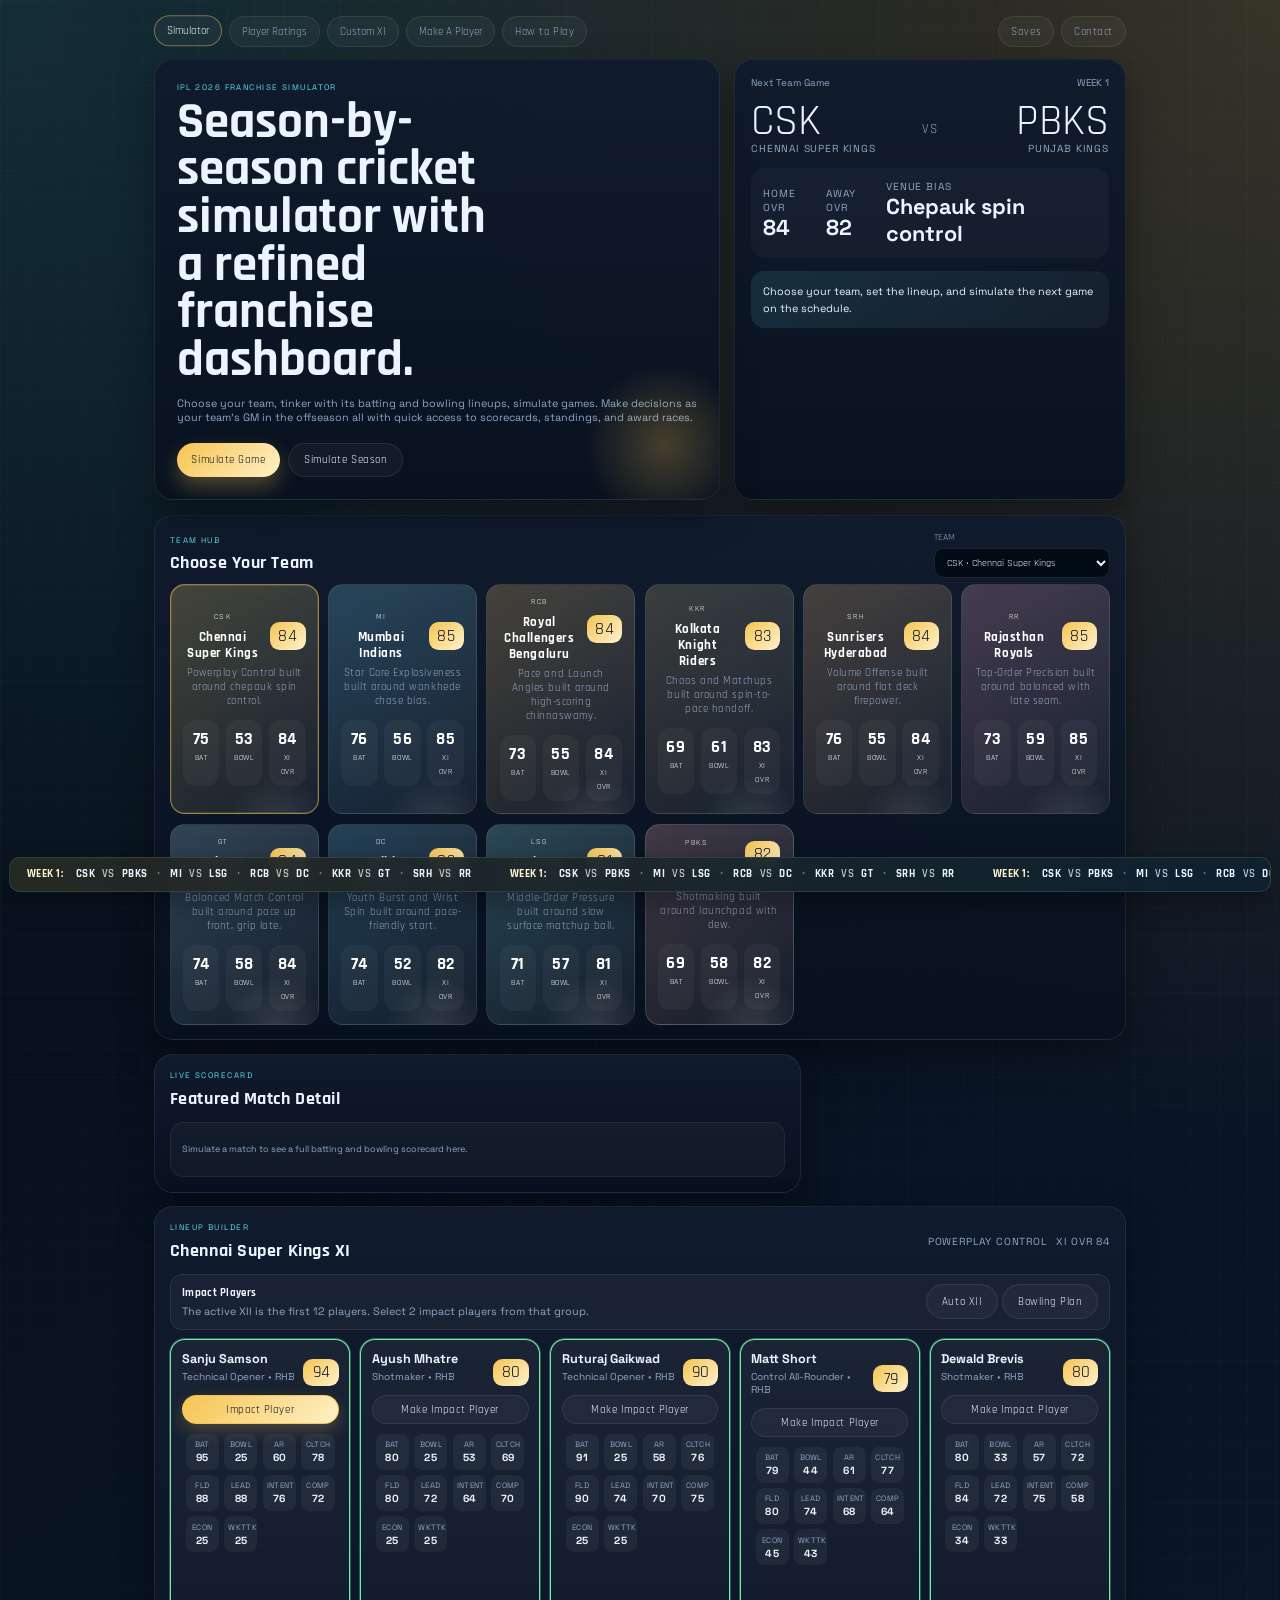
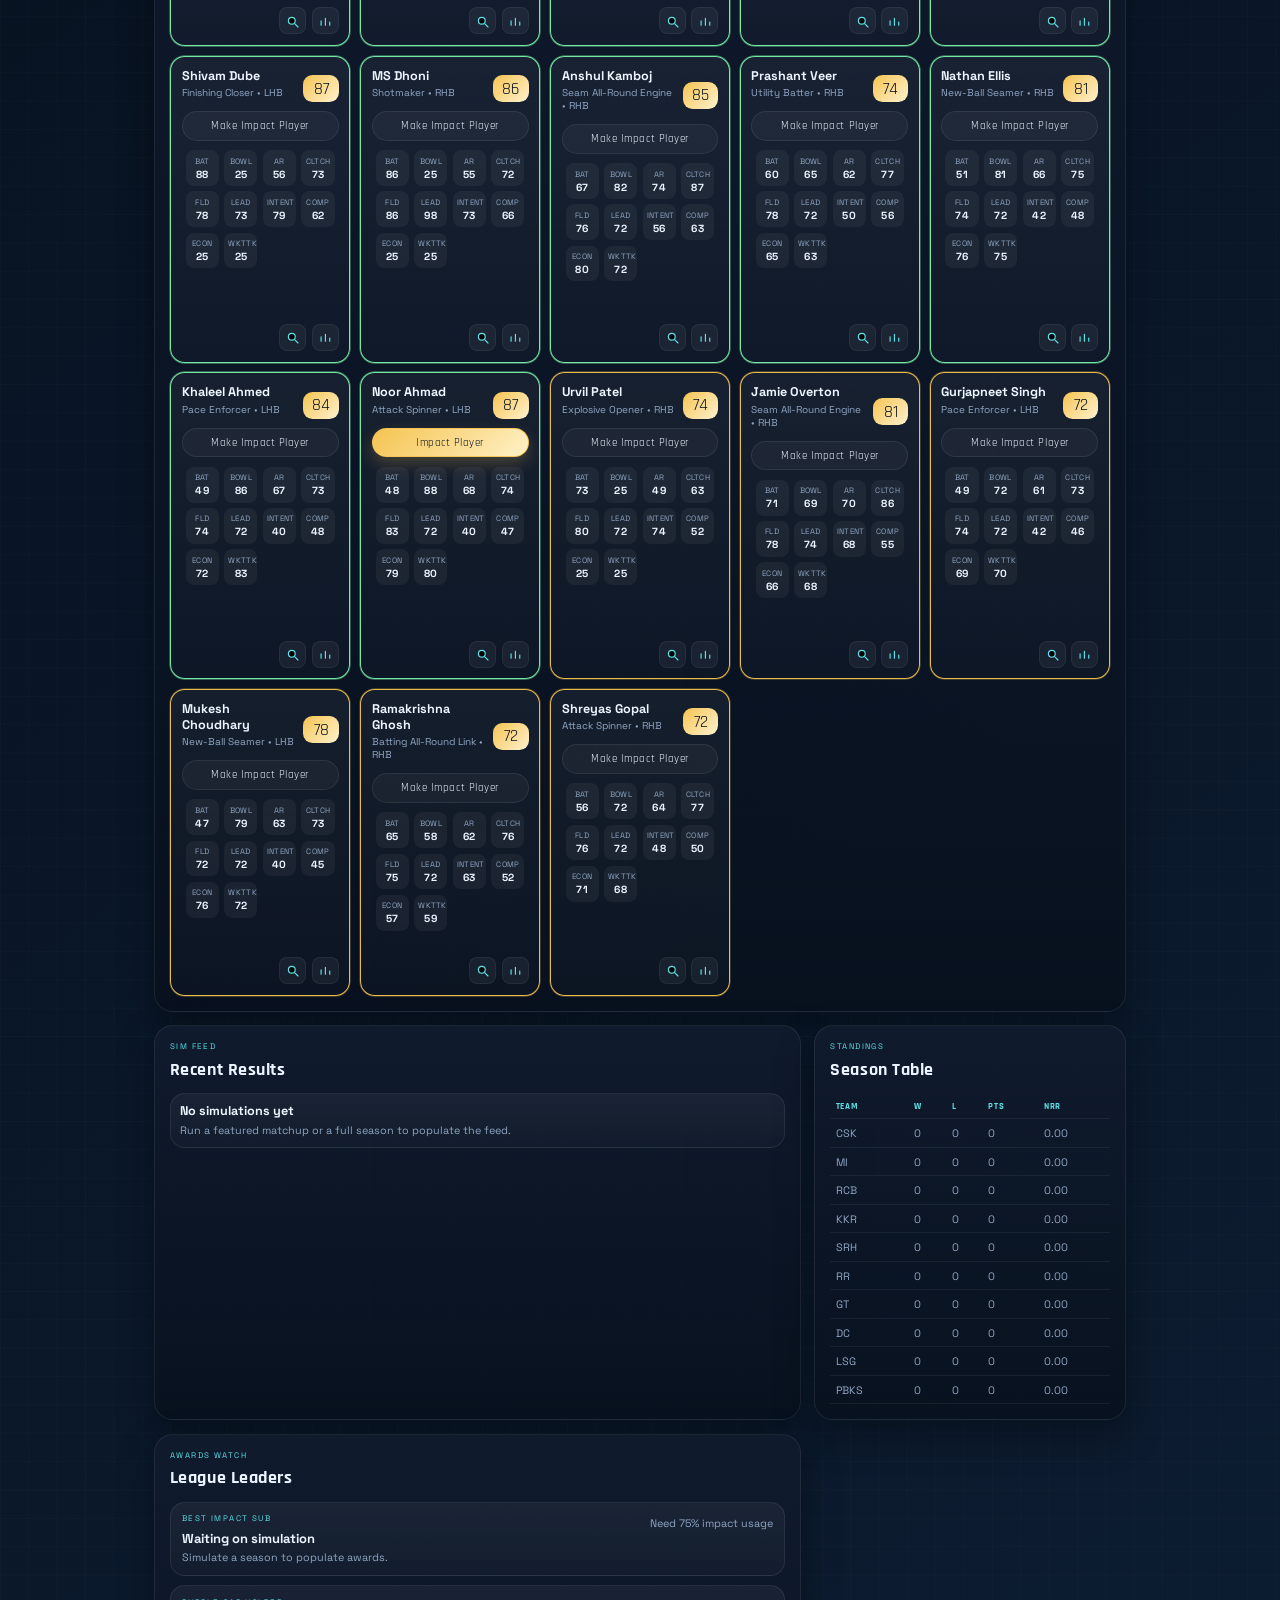
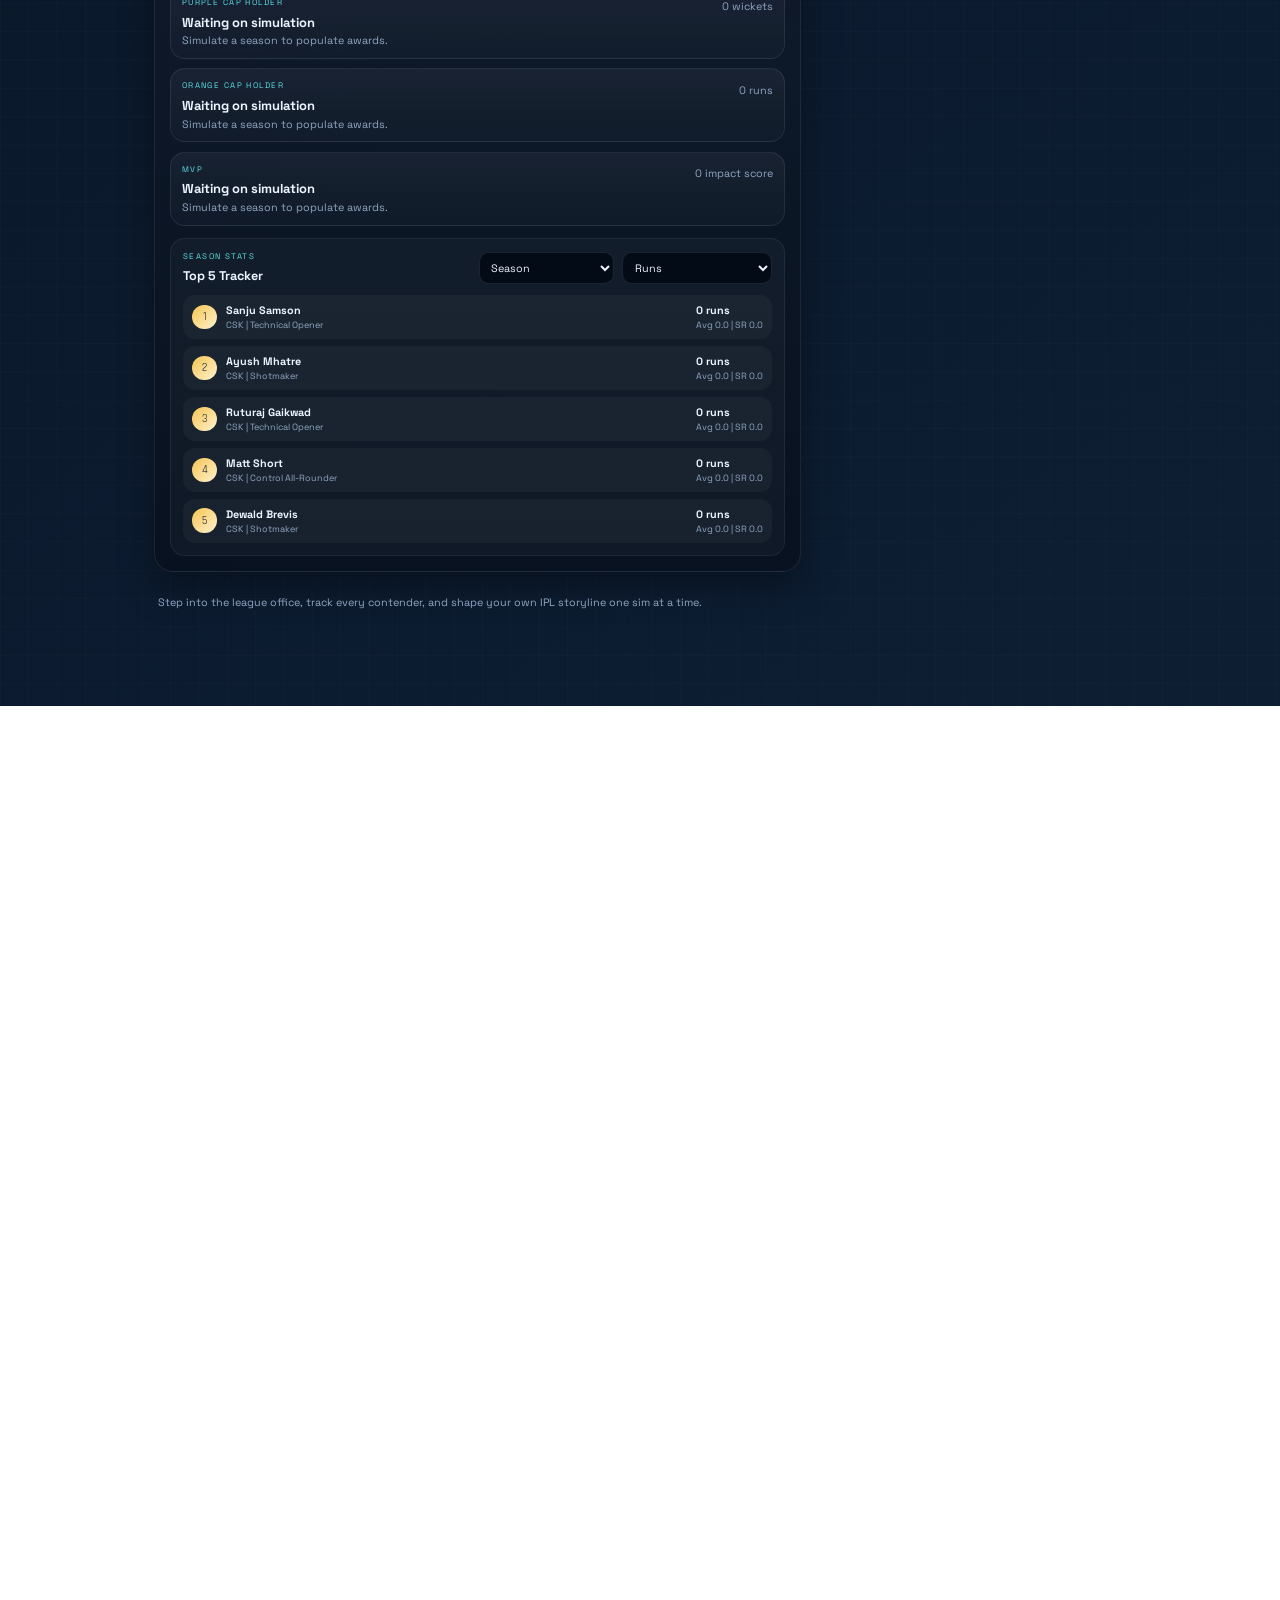
==== commit 592c28c9: "Update trade finder and player management UI" ====
--- a/index.html
+++ b/index.html
@@ -5,14 +5,14 @@
   <meta name="viewport" content="width=device-width, initial-scale=1.0" />
   <title>IPL 2026 Franchise</title>
   <link rel="icon" type="image/svg+xml" href="favicon.svg" />
-  <link rel="preload" href="styles.css?v=20260319k" as="style" />
-  <link rel="preload" href="app.js?v=20260319az" as="script" />
+  <link rel="preload" href="styles.css?v=20260324c" as="style" />
+  <link rel="preload" href="app.js?v=20260324c" as="script" />
   <link rel="prefetch" href="ratings.html" />
   <link rel="prefetch" href="custom.html" />
   <link rel="preconnect" href="https://fonts.googleapis.com" />
   <link rel="preconnect" href="https://fonts.gstatic.com" crossorigin />
   <link href="https://fonts.googleapis.com/css2?family=Rajdhani:wght@400;500;600;700&family=Space+Grotesk:wght@400;500;700&display=swap" rel="stylesheet" />
-  <link rel="stylesheet" href="styles.css?v=20260319k" />
+  <link rel="stylesheet" href="styles.css?v=20260324c" />
 </head>
 <body>
   <div id="confetti-layer" class="confetti-layer" aria-hidden="true"></div>
@@ -273,7 +273,7 @@
   </div>
 
   <script src="players-data.js?v=20260315k"></script>
-  <script src="app.js?v=20260319az"></script>
+  <script src="app.js?v=20260324c"></script>
 </body>
 </html>
 
--- a/styles.css
+++ b/styles.css
@@ -444,10 +444,30 @@
   color: var(--danger);
 }
 
+.trade-cap-projected {
+  font-style: normal !important;
+  font-size: 0.95rem;
+}
+
+.trade-cap-projected.is-positive {
+  color: var(--positive);
+}
+
+.trade-cap-projected.is-negative {
+  color: var(--danger);
+}
+
+.trade-cap-separator {
+  color: var(--text);
+  margin: 0 6px;
+}
+
 .trade-team-select-row {
   margin-bottom: 8px;
   display: flex;
   justify-content: flex-end;
+  align-items: end;
+  gap: 4px;
 }
 
 .trade-team-select-row label {
@@ -456,8 +476,147 @@
   font-size: 0.88rem;
   text-transform: uppercase;
   color: var(--muted);
-  width: calc(50% - 21px);
+  width: calc(50% - 90px);
   min-width: 0;
+}
+
+.trade-finder-panel {
+  margin-bottom: 10px;
+  padding: 14px;
+  border-radius: 18px;
+  background: rgba(255, 255, 255, 0.03);
+  border: 1px solid rgba(255, 255, 255, 0.08);
+}
+
+.trade-finder-head {
+  display: flex;
+  align-items: center;
+  justify-content: space-between;
+  gap: 10px;
+  margin-bottom: 10px;
+}
+
+.trade-finder-head h3 {
+  margin: 0;
+  font-size: 1.02rem;
+}
+
+.trade-finder-grid {
+  display: grid;
+  grid-template-columns: repeat(2, minmax(0, 1fr));
+  gap: 10px;
+}
+
+.trade-finder-card {
+  padding: 14px;
+  border-radius: 16px;
+  background: rgba(11, 23, 40, 0.45);
+  border: 1px solid rgba(255, 255, 255, 0.08);
+  display: grid;
+  gap: 10px;
+}
+
+.trade-finder-card-top {
+  display: flex;
+  justify-content: space-between;
+  gap: 10px;
+  align-items: flex-start;
+}
+
+.trade-finder-card-top h4 {
+  margin: 0;
+  font-size: 0.98rem;
+}
+
+.trade-finder-card-top p {
+  margin: 4px 0 0;
+  color: var(--muted);
+  font-size: 0.8rem;
+}
+
+.trade-finder-card .ghost-btn {
+  width: 100%;
+}
+
+.trade-finder-carousel {
+  display: grid;
+  grid-template-columns: auto minmax(0, 1fr) auto;
+  gap: 10px;
+  align-items: stretch;
+}
+
+.trade-finder-card-focus {
+  min-height: 100%;
+}
+
+.trade-finder-card-footer {
+  display: grid;
+  gap: 10px;
+  margin-top: auto;
+}
+
+.trade-mode-btn,
+.trade-finder-nav {
+  display: inline-flex;
+  align-items: center;
+  justify-content: center;
+  width: 44px;
+  min-width: 44px;
+  height: 44px;
+  border-radius: 14px;
+  border: 1px solid rgba(255, 255, 255, 0.1);
+  background: rgba(255, 255, 255, 0.05);
+  color: var(--text);
+  cursor: pointer;
+  transition: transform 0.18s ease, border-color 0.18s ease, background 0.18s ease;
+}
+
+.trade-mode-btn:hover,
+.trade-mode-btn:focus-visible,
+.trade-finder-nav:hover,
+.trade-finder-nav:focus-visible {
+  transform: translateY(-1px);
+  border-color: rgba(92, 225, 230, 0.45);
+  background: rgba(92, 225, 230, 0.08);
+}
+
+.trade-mode-btn svg,
+.trade-finder-nav svg {
+  width: 18px;
+  height: 18px;
+  display: block;
+}
+
+.trade-mode-btn span,
+.trade-finder-nav span {
+  display: inline-block;
+  font-family: "Rajdhani", sans-serif;
+  font-size: 1.45rem;
+  line-height: 1;
+  font-weight: 700;
+}
+
+.trade-mode-btn svg path,
+.trade-finder-nav svg path,
+.trade-mode-btn svg circle,
+.trade-finder-nav svg circle {
+  stroke: currentColor;
+  fill: none;
+  stroke-width: 1.55;
+  stroke-linecap: round;
+  stroke-linejoin: round;
+}
+
+.trade-mode-btn[data-trade-finder-search] {
+  color: rgba(92, 225, 230, 1);
+}
+
+.trade-search-icon {
+  display: block;
+  width: 20px;
+  height: 20px;
+  object-fit: contain;
+  pointer-events: none;
 }
 
 .trade-machine {
@@ -744,6 +903,18 @@
   .trade-team-select-row label {
     width: 100%;
   }
+
+  .trade-finder-grid {
+    grid-template-columns: 1fr;
+  }
+
+  .trade-finder-carousel {
+    grid-template-columns: 1fr;
+  }
+
+  .trade-finder-nav {
+    width: 100%;
+  }
 }
 
 .offseason-auction-card {
@@ -1435,6 +1606,27 @@
   font: inherit;
 }
 
+.input-suffix-wrap {
+  position: relative;
+  display: block;
+}
+
+.input-suffix-wrap input {
+  padding-right: 48px;
+}
+
+.input-suffix {
+  position: absolute;
+  top: 50%;
+  right: 14px;
+  transform: translateY(-50%);
+  color: var(--muted);
+  pointer-events: none;
+  font-size: 0.88rem;
+  letter-spacing: 0.04em;
+  text-transform: lowercase;
+}
+
 .make-player-input select {
   border: 1px solid rgba(255, 255, 255, 0.1);
   background: rgba(11, 23, 40, 0.7);
@@ -1442,6 +1634,16 @@
   border-radius: 14px;
   padding: 12px 14px;
   font: inherit;
+}
+
+#make-player-contract {
+  -moz-appearance: textfield;
+}
+
+#make-player-contract::-webkit-outer-spin-button,
+#make-player-contract::-webkit-inner-spin-button {
+  -webkit-appearance: none;
+  margin: 0;
 }
 
 .slider-grid {
@@ -1643,6 +1845,43 @@
 
 .player-grid {
   grid-template-columns: repeat(auto-fit, minmax(240px, 1fr));
+}
+
+.season-stat-card {
+  min-height: 0;
+}
+
+.season-test-lineup-card .lineup-card-toggle-row {
+  justify-content: flex-end;
+}
+
+.season-test-lineup-card .lineup-card-stats-summary {
+  margin: 0 0 8px;
+  padding: 0;
+  background: transparent;
+  border-radius: 0;
+}
+
+.lineup-card-stats-summary-season {
+  margin: 0 0 8px;
+  padding: 0;
+  background: transparent;
+  border-radius: 0;
+  color: inherit;
+  font-size: inherit;
+  letter-spacing: normal;
+  text-transform: none;
+}
+
+.season-card-year-select {
+  width: auto;
+  max-width: 100%;
+  min-height: 0;
+  padding: 0 18px 0 0;
+  border: 0;
+  border-radius: 0;
+  background: transparent;
+  color: var(--text);
 }
 
 #lineup-impact-warning {
--- a/styles.css
+++ b/styles.css
@@ -444,10 +444,30 @@
   color: var(--danger);
 }
 
+.trade-cap-projected {
+  font-style: normal !important;
+  font-size: 0.95rem;
+}
+
+.trade-cap-projected.is-positive {
+  color: var(--positive);
+}
+
+.trade-cap-projected.is-negative {
+  color: var(--danger);
+}
+
+.trade-cap-separator {
+  color: var(--text);
+  margin: 0 6px;
+}
+
 .trade-team-select-row {
   margin-bottom: 8px;
   display: flex;
   justify-content: flex-end;
+  align-items: end;
+  gap: 4px;
 }
 
 .trade-team-select-row label {
@@ -456,8 +476,147 @@
   font-size: 0.88rem;
   text-transform: uppercase;
   color: var(--muted);
-  width: calc(50% - 21px);
+  width: calc(50% - 90px);
   min-width: 0;
+}
+
+.trade-finder-panel {
+  margin-bottom: 10px;
+  padding: 14px;
+  border-radius: 18px;
+  background: rgba(255, 255, 255, 0.03);
+  border: 1px solid rgba(255, 255, 255, 0.08);
+}
+
+.trade-finder-head {
+  display: flex;
+  align-items: center;
+  justify-content: space-between;
+  gap: 10px;
+  margin-bottom: 10px;
+}
+
+.trade-finder-head h3 {
+  margin: 0;
+  font-size: 1.02rem;
+}
+
+.trade-finder-grid {
+  display: grid;
+  grid-template-columns: repeat(2, minmax(0, 1fr));
+  gap: 10px;
+}
+
+.trade-finder-card {
+  padding: 14px;
+  border-radius: 16px;
+  background: rgba(11, 23, 40, 0.45);
+  border: 1px solid rgba(255, 255, 255, 0.08);
+  display: grid;
+  gap: 10px;
+}
+
+.trade-finder-card-top {
+  display: flex;
+  justify-content: space-between;
+  gap: 10px;
+  align-items: flex-start;
+}
+
+.trade-finder-card-top h4 {
+  margin: 0;
+  font-size: 0.98rem;
+}
+
+.trade-finder-card-top p {
+  margin: 4px 0 0;
+  color: var(--muted);
+  font-size: 0.8rem;
+}
+
+.trade-finder-card .ghost-btn {
+  width: 100%;
+}
+
+.trade-finder-carousel {
+  display: grid;
+  grid-template-columns: auto minmax(0, 1fr) auto;
+  gap: 10px;
+  align-items: stretch;
+}
+
+.trade-finder-card-focus {
+  min-height: 100%;
+}
+
+.trade-finder-card-footer {
+  display: grid;
+  gap: 10px;
+  margin-top: auto;
+}
+
+.trade-mode-btn,
+.trade-finder-nav {
+  display: inline-flex;
+  align-items: center;
+  justify-content: center;
+  width: 44px;
+  min-width: 44px;
+  height: 44px;
+  border-radius: 14px;
+  border: 1px solid rgba(255, 255, 255, 0.1);
+  background: rgba(255, 255, 255, 0.05);
+  color: var(--text);
+  cursor: pointer;
+  transition: transform 0.18s ease, border-color 0.18s ease, background 0.18s ease;
+}
+
+.trade-mode-btn:hover,
+.trade-mode-btn:focus-visible,
+.trade-finder-nav:hover,
+.trade-finder-nav:focus-visible {
+  transform: translateY(-1px);
+  border-color: rgba(92, 225, 230, 0.45);
+  background: rgba(92, 225, 230, 0.08);
+}
+
+.trade-mode-btn svg,
+.trade-finder-nav svg {
+  width: 18px;
+  height: 18px;
+  display: block;
+}
+
+.trade-mode-btn span,
+.trade-finder-nav span {
+  display: inline-block;
+  font-family: "Rajdhani", sans-serif;
+  font-size: 1.45rem;
+  line-height: 1;
+  font-weight: 700;
+}
+
+.trade-mode-btn svg path,
+.trade-finder-nav svg path,
+.trade-mode-btn svg circle,
+.trade-finder-nav svg circle {
+  stroke: currentColor;
+  fill: none;
+  stroke-width: 1.55;
+  stroke-linecap: round;
+  stroke-linejoin: round;
+}
+
+.trade-mode-btn[data-trade-finder-search] {
+  color: rgba(92, 225, 230, 1);
+}
+
+.trade-search-icon {
+  display: block;
+  width: 20px;
+  height: 20px;
+  object-fit: contain;
+  pointer-events: none;
 }
 
 .trade-machine {
@@ -744,6 +903,18 @@
   .trade-team-select-row label {
     width: 100%;
   }
+
+  .trade-finder-grid {
+    grid-template-columns: 1fr;
+  }
+
+  .trade-finder-carousel {
+    grid-template-columns: 1fr;
+  }
+
+  .trade-finder-nav {
+    width: 100%;
+  }
 }
 
 .offseason-auction-card {
@@ -1435,6 +1606,27 @@
   font: inherit;
 }
 
+.input-suffix-wrap {
+  position: relative;
+  display: block;
+}
+
+.input-suffix-wrap input {
+  padding-right: 48px;
+}
+
+.input-suffix {
+  position: absolute;
+  top: 50%;
+  right: 14px;
+  transform: translateY(-50%);
+  color: var(--muted);
+  pointer-events: none;
+  font-size: 0.88rem;
+  letter-spacing: 0.04em;
+  text-transform: lowercase;
+}
+
 .make-player-input select {
   border: 1px solid rgba(255, 255, 255, 0.1);
   background: rgba(11, 23, 40, 0.7);
@@ -1442,6 +1634,16 @@
   border-radius: 14px;
   padding: 12px 14px;
   font: inherit;
+}
+
+#make-player-contract {
+  -moz-appearance: textfield;
+}
+
+#make-player-contract::-webkit-outer-spin-button,
+#make-player-contract::-webkit-inner-spin-button {
+  -webkit-appearance: none;
+  margin: 0;
 }
 
 .slider-grid {
@@ -1643,6 +1845,43 @@
 
 .player-grid {
   grid-template-columns: repeat(auto-fit, minmax(240px, 1fr));
+}
+
+.season-stat-card {
+  min-height: 0;
+}
+
+.season-test-lineup-card .lineup-card-toggle-row {
+  justify-content: flex-end;
+}
+
+.season-test-lineup-card .lineup-card-stats-summary {
+  margin: 0 0 8px;
+  padding: 0;
+  background: transparent;
+  border-radius: 0;
+}
+
+.lineup-card-stats-summary-season {
+  margin: 0 0 8px;
+  padding: 0;
+  background: transparent;
+  border-radius: 0;
+  color: inherit;
+  font-size: inherit;
+  letter-spacing: normal;
+  text-transform: none;
+}
+
+.season-card-year-select {
+  width: auto;
+  max-width: 100%;
+  min-height: 0;
+  padding: 0 18px 0 0;
+  border: 0;
+  border-radius: 0;
+  background: transparent;
+  color: var(--text);
 }
 
 #lineup-impact-warning {
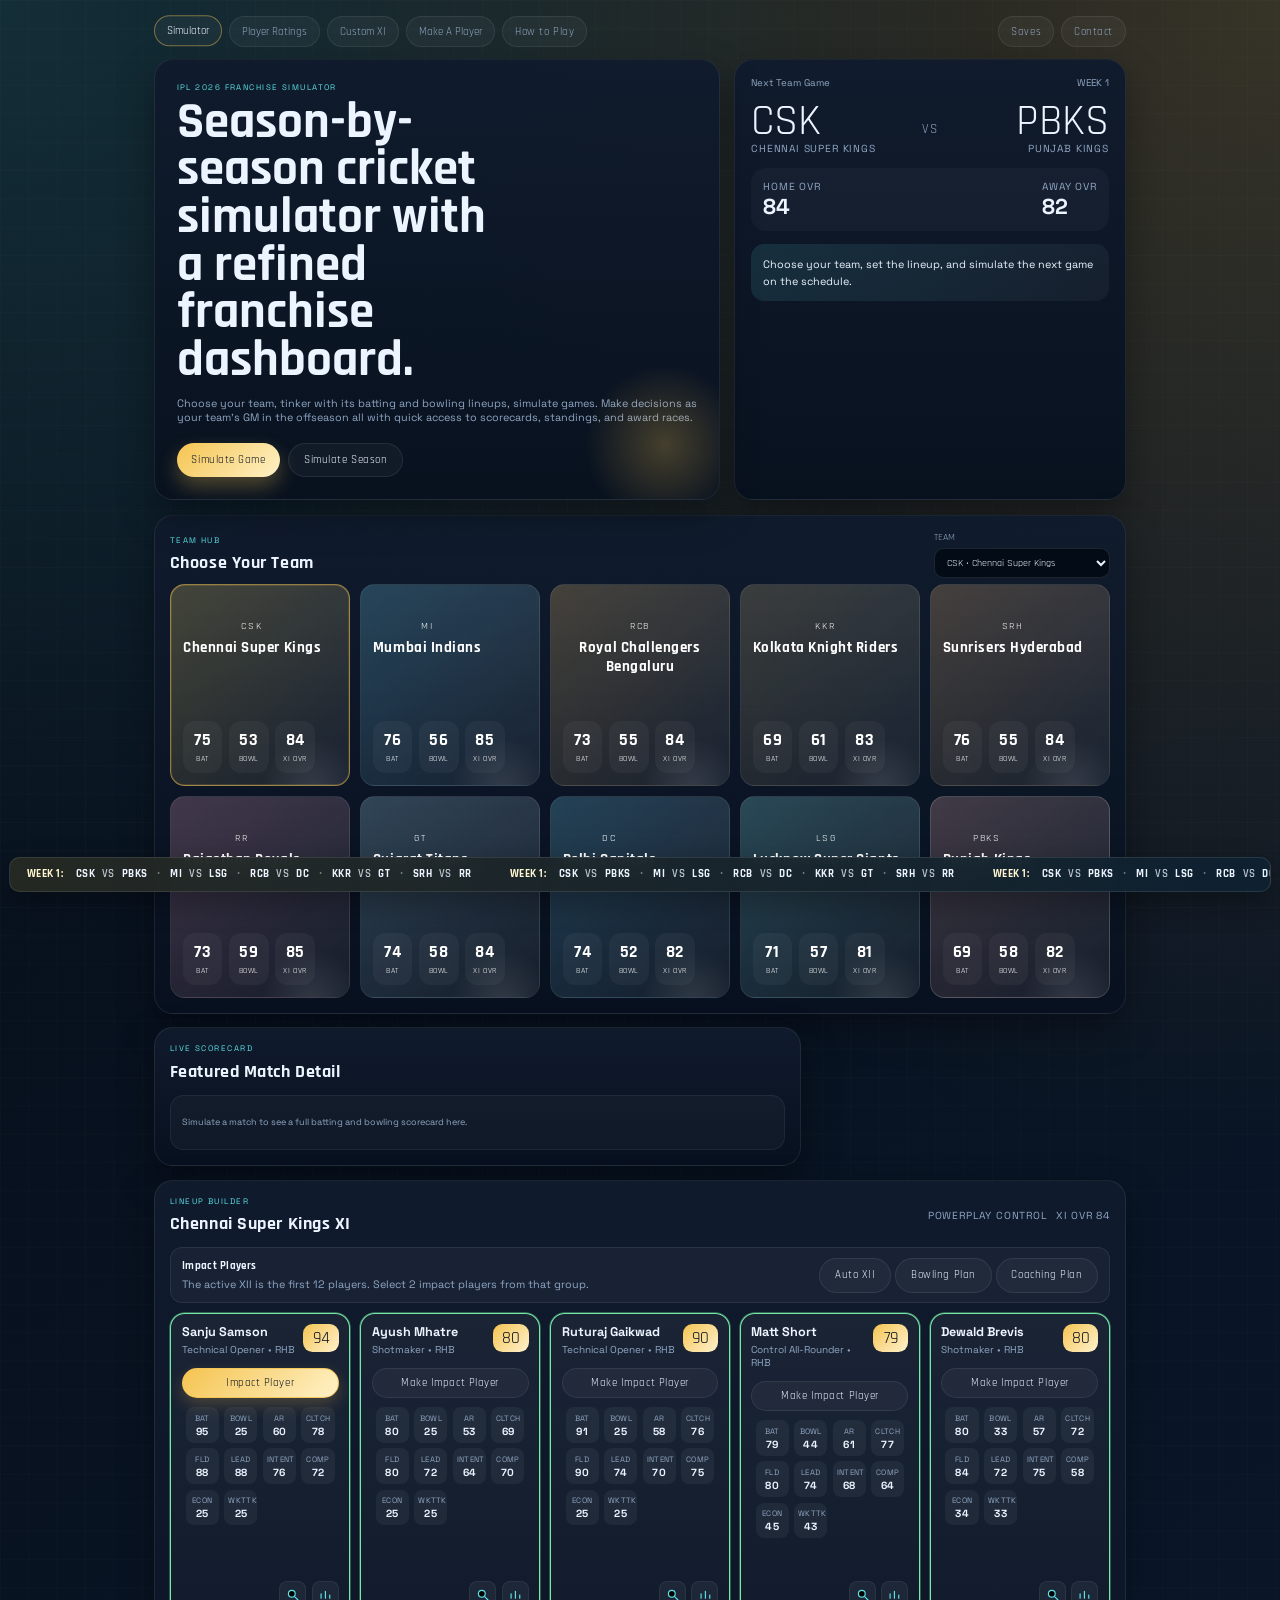
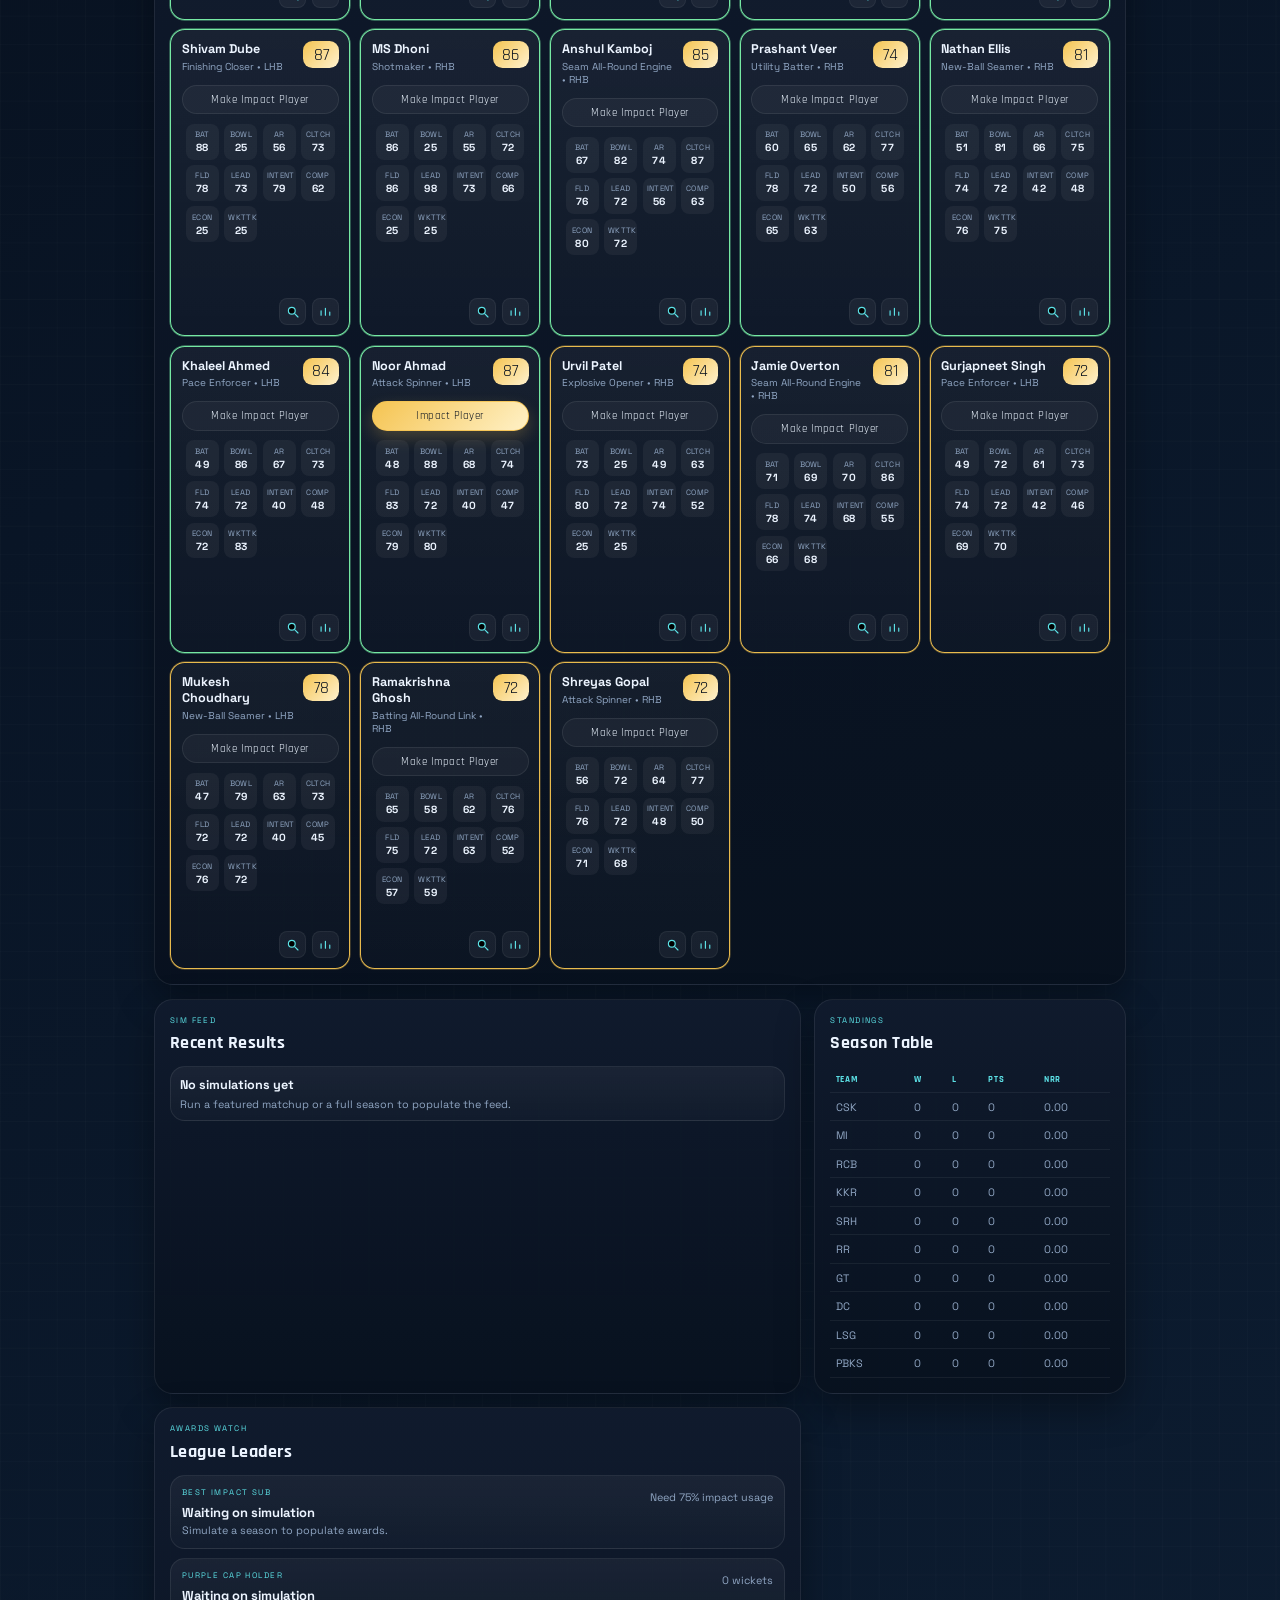
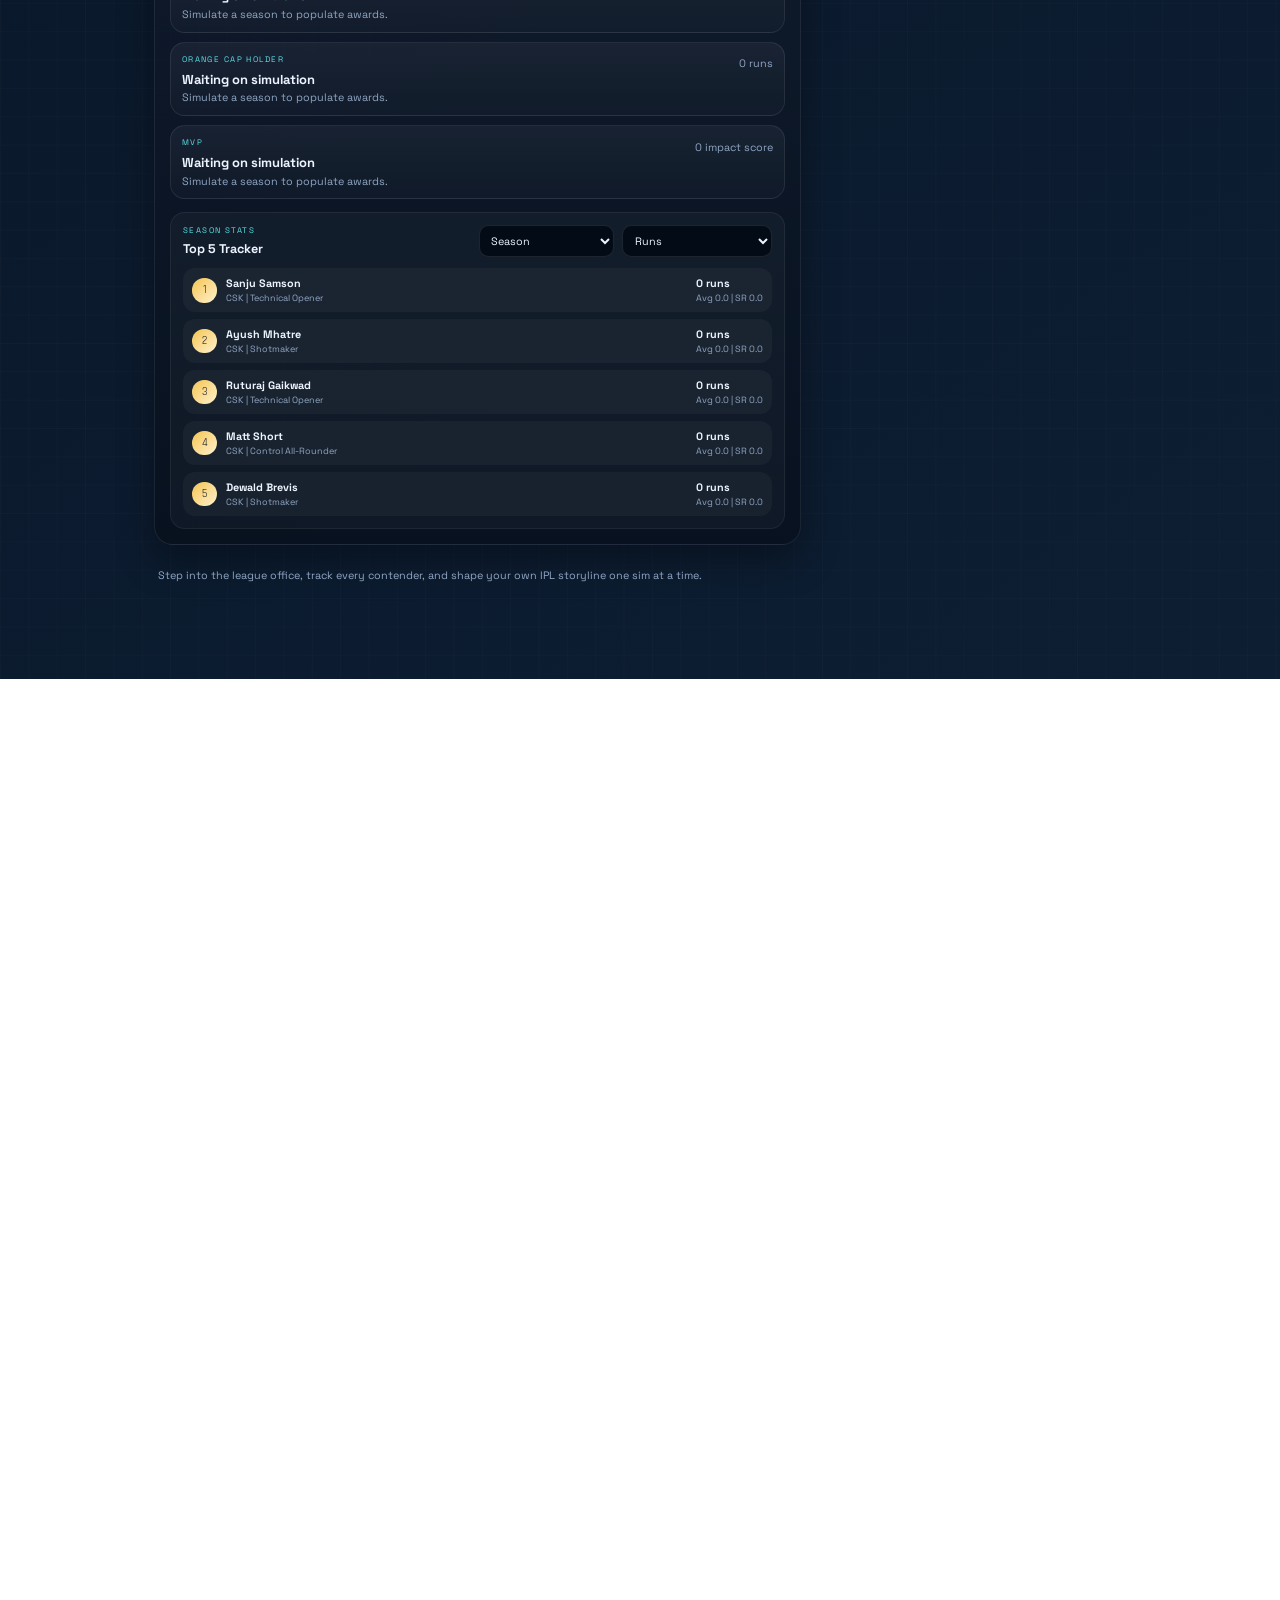
==== commit 3f10b7c2: "Add coaching plan controls and UI refinements" ====
--- a/index.html
+++ b/index.html
@@ -66,10 +66,6 @@
             <span class="metric-label">Away OVR</span>
             <strong id="featured-away-ovr">89</strong>
           </div>
-          <div>
-            <span class="metric-label">Venue Bias</span>
-            <strong id="featured-venue">Balanced</strong>
-          </div>
         </div>
         <div id="featured-result" class="featured-result">
           Choose your team, set the lineup, and simulate the next game on the schedule.
@@ -129,6 +125,16 @@
         <p class="eyebrow">BOWLING PLAN</p>
         <h2 id="bowling-plan-title" class="info-title">Over Assignments</h2>
         <div id="bowling-plan-panel"></div>
+      </section>
+    </div>
+
+    <div id="coaching-plan-overlay" class="info-overlay" hidden>
+      <div id="coaching-plan-backdrop" class="info-backdrop"></div>
+      <section id="coaching-plan-modal" class="info-panel bowling-plan-modal coaching-plan-modal" role="dialog" aria-modal="true" aria-labelledby="coaching-plan-title">
+        <button id="coaching-plan-close" class="info-dismiss" type="button" aria-label="Close coaching plan">&times;</button>
+        <p class="eyebrow">COACHING PLAN</p>
+        <h2 id="coaching-plan-title" class="info-title coaching-plan-title">Team Playstyle</h2>
+        <div id="coaching-plan-panel"></div>
       </section>
     </div>
 
--- a/styles.css
+++ b/styles.css
@@ -1324,6 +1324,15 @@
   gap: 12px;
 }
 
+.player-header h3 {
+  margin: 0;
+}
+
+.player-header > div:first-child {
+  min-width: 0;
+  flex: 1 1 auto;
+}
+
 .scoreboard-top,
 #season-chip {
   color: var(--muted);
@@ -1681,7 +1690,7 @@
 }
 
 .team-cards {
-  grid-template-columns: repeat(auto-fit, minmax(220px, 1fr));
+  grid-template-columns: repeat(5, minmax(0, 1fr));
   margin-top: 8px;
 }
 
@@ -1696,7 +1705,10 @@
 }
 
 .team-card {
+  display: flex;
+  flex-direction: column;
   padding: 18px;
+  min-height: 300px;
   position: relative;
   overflow: hidden;
   color: #ffffff;
@@ -1717,6 +1729,17 @@
   box-shadow: 0 0 0 1px rgba(245, 196, 81, 0.2) inset;
 }
 
+.team-card .team-card-top {
+  justify-content: center;
+  margin-top: 34px;
+  margin-bottom: 56px;
+  text-align: center;
+}
+
+.team-card .team-card-top > div {
+  width: 100%;
+}
+
 .team-subtitle {
   margin: 8px 0 18px;
   min-height: 42px;
@@ -1727,6 +1750,7 @@
   display: grid;
   grid-template-columns: repeat(3, 1fr);
   gap: 10px;
+  margin-top: auto;
 }
 
 .metric {
@@ -1752,6 +1776,15 @@
 .team-card h3,
 .team-card .metric strong {
   color: #ffffff;
+}
+
+.team-card .eyebrow {
+  font-size: 0.92rem;
+  letter-spacing: 0.18em;
+}
+
+.team-card h3 {
+  font-size: 1.4rem;
 }
 
 .formula-card {
@@ -1820,6 +1853,22 @@
 .top-player-card,
 .player-card {
   padding: 16px;
+  --player-card-accent: var(--accent-2);
+  --player-card-accent-rgb: 92, 225, 230;
+}
+
+.player-card.cap-orange-holder {
+  --player-card-accent: #ff8f1f;
+  --player-card-accent-rgb: 255, 143, 31;
+  border-color: rgba(255, 143, 31, 0.92);
+  box-shadow: 0 0 0 1px rgba(255, 143, 31, 0.34);
+}
+
+.player-card.cap-purple-holder {
+  --player-card-accent: #9d5cff;
+  --player-card-accent-rgb: 157, 92, 255;
+  border-color: rgba(157, 92, 255, 0.92);
+  box-shadow: 0 0 0 1px rgba(157, 92, 255, 0.34);
 }
 
 .player-card.is-starting-xi,
@@ -1832,6 +1881,20 @@
 .top-player-card.is-bench {
   border-color: rgba(245, 196, 81, 0.95);
   box-shadow: 0 0 0 1px rgba(245, 196, 81, 0.32);
+}
+
+.player-card.cap-orange-holder,
+.player-card.cap-orange-holder.is-starting-xi,
+.player-card.cap-orange-holder.is-bench {
+  border-color: rgba(255, 143, 31, 0.92);
+  box-shadow: 0 0 0 1px rgba(255, 143, 31, 0.34);
+}
+
+.player-card.cap-purple-holder,
+.player-card.cap-purple-holder.is-starting-xi,
+.player-card.cap-purple-holder.is-bench {
+  border-color: rgba(157, 92, 255, 0.92);
+  box-shadow: 0 0 0 1px rgba(157, 92, 255, 0.34);
 }
 
 .rating-badge {
@@ -1841,7 +1904,36 @@
   border-radius: 14px;
   color: #08111f;
   background: linear-gradient(135deg, var(--accent), #fff2cf);
-}
+  position: relative;
+  overflow: hidden;
+  flex-shrink: 0;
+  align-self: flex-start;
+}
+
+.player-header h3 {
+  margin: 0;
+}
+
+.rating-badge.is-orange-cap-holder {
+  color: #fff8ef;
+  background: #ff8f1f;
+  box-shadow: 0 0 0 1px rgba(255, 143, 31, 0.55);
+}
+
+.rating-badge.is-orange-cap-holder::after {
+  display: none;
+}
+
+.rating-badge.is-purple-cap-holder {
+  color: #faf5ff;
+  background: #9d5cff;
+  box-shadow: 0 0 0 1px rgba(157, 92, 255, 0.55);
+}
+
+.rating-badge.is-purple-cap-holder::after {
+  display: none;
+}
+
 
 .player-grid {
   grid-template-columns: repeat(auto-fit, minmax(240px, 1fr));
@@ -1923,7 +2015,8 @@
 
 .lineup-helper-actions {
   display: grid;
-  grid-template-columns: repeat(2, max-content);
+  grid-auto-flow: column;
+  grid-auto-columns: max-content;
   justify-content: end;
   gap: 10px;
 }
@@ -1954,6 +2047,12 @@
 .bowling-plan-card {
   display: grid;
   gap: 14px;
+}
+
+.coaching-plan-card {
+  display: grid;
+  gap: 18px;
+  margin-top: 18px;
 }
 
 .bowling-plan-modal {
@@ -1963,6 +2062,19 @@
   overscroll-behavior: contain;
 }
 
+.coaching-plan-modal {
+  width: min(1040px, 100%);
+}
+
+.coaching-plan-title {
+  margin: 0;
+  color: var(--text);
+  font-family: "Rajdhani", sans-serif;
+  font-size: 1.1rem;
+  letter-spacing: 0.04em;
+  text-transform: none;
+}
+
 .bowling-plan-head {
   display: grid;
   gap: 6px;
@@ -1972,6 +2084,50 @@
   display: flex;
   flex-wrap: wrap;
   gap: 10px;
+}
+
+.coaching-plan-style-grid {
+  grid-template-columns: repeat(auto-fit, minmax(240px, 1fr));
+}
+
+.coaching-plan-section {
+  display: grid;
+  gap: 12px;
+}
+
+.coaching-plan-subtitle {
+  margin: 0;
+  color: var(--text);
+  font-family: "Rajdhani", sans-serif;
+  letter-spacing: 0.04em;
+}
+
+.coaching-plan-rows {
+  display: grid;
+  gap: 12px;
+}
+
+.coaching-plan-mentor-row {
+  display: grid;
+  grid-template-columns: repeat(2, minmax(0, 1fr));
+  gap: 12px;
+  align-items: stretch;
+}
+
+.coaching-plan-slot small {
+  color: var(--muted);
+  line-height: 1.4;
+}
+
+@media (max-width: 780px) {
+  .coaching-plan-mentor-row {
+    grid-template-columns: 1fr;
+  }
+
+  .lineup-helper-actions {
+    grid-auto-flow: row;
+    justify-content: stretch;
+  }
 }
 
 .bowling-plan-chip {
@@ -2125,6 +2281,20 @@
   box-shadow: 0 10px 24px rgba(245, 196, 81, 0.22);
 }
 
+.impact-sub-btn.is-active.impact-cap-orange {
+  color: #ffffff;
+  background: #ff8f1f;
+  border-color: rgba(255, 143, 31, 0.9);
+  box-shadow: 0 10px 24px rgba(255, 143, 31, 0.24);
+}
+
+.impact-sub-btn.is-active.impact-cap-purple {
+  color: #ffffff;
+  background: #9d5cff;
+  border-color: rgba(157, 92, 255, 0.9);
+  box-shadow: 0 10px 24px rgba(157, 92, 255, 0.24);
+}
+
 .impact-sub-btn:disabled {
   opacity: 0.55;
   cursor: not-allowed;
@@ -2213,7 +2383,7 @@
   place-items: center;
   padding: 8px 6px;
   border: 1px solid rgba(255, 255, 255, 0.06);
-  color: var(--accent-2);
+  color: var(--player-card-accent);
   cursor: pointer;
   transition: transform 180ms ease, border-color 180ms ease, background 180ms ease;
 }
@@ -2221,8 +2391,8 @@
 .player-ratings-toggle:hover,
 .player-ratings-toggle:focus-visible {
   transform: translateY(-1px);
-  border-color: rgba(102, 234, 199, 0.45);
-  background: rgba(102, 234, 199, 0.09);
+  border-color: rgba(var(--player-card-accent-rgb), 0.45);
+  background: rgba(var(--player-card-accent-rgb), 0.09);
   outline: none;
 }
 
@@ -2251,7 +2421,7 @@
 
 .lineup-card-stats-label {
   margin: 0 0 6px;
-  color: var(--accent-2);
+  color: var(--player-card-accent);
   font-size: 0.7rem;
   letter-spacing: 0.1em;
   text-transform: uppercase;
@@ -2309,7 +2479,7 @@
   border: 1px solid rgba(255, 255, 255, 0.06);
   background: rgba(255, 255, 255, 0.05);
   box-shadow: none;
-  color: var(--accent-2);
+  color: var(--player-card-accent);
   display: inline-flex;
   align-items: center;
   justify-content: center;
@@ -2318,8 +2488,8 @@
 .lineup-trade-trigger:hover,
 .lineup-trade-trigger:focus-visible {
   transform: translateY(-1px);
-  border-color: rgba(92, 225, 230, 0.45);
-  background: rgba(92, 225, 230, 0.09);
+  border-color: rgba(var(--player-card-accent-rgb), 0.45);
+  background: rgba(var(--player-card-accent-rgb), 0.09);
   outline: none;
 }
 
@@ -2351,8 +2521,8 @@
 .lineup-card-back-toggle.is-active,
 .lineup-card-front-toggle.is-active {
   color: #0b2a70;
-  background: var(--accent-2);
-  border-color: var(--accent-2);
+  background: var(--player-card-accent);
+  border-color: var(--player-card-accent);
 }
 
 .lineup-card-front .player-season-line {
--- a/styles.css
+++ b/styles.css
@@ -1324,6 +1324,15 @@
   gap: 12px;
 }
 
+.player-header h3 {
+  margin: 0;
+}
+
+.player-header > div:first-child {
+  min-width: 0;
+  flex: 1 1 auto;
+}
+
 .scoreboard-top,
 #season-chip {
   color: var(--muted);
@@ -1681,7 +1690,7 @@
 }
 
 .team-cards {
-  grid-template-columns: repeat(auto-fit, minmax(220px, 1fr));
+  grid-template-columns: repeat(5, minmax(0, 1fr));
   margin-top: 8px;
 }
 
@@ -1696,7 +1705,10 @@
 }
 
 .team-card {
+  display: flex;
+  flex-direction: column;
   padding: 18px;
+  min-height: 300px;
   position: relative;
   overflow: hidden;
   color: #ffffff;
@@ -1717,6 +1729,17 @@
   box-shadow: 0 0 0 1px rgba(245, 196, 81, 0.2) inset;
 }
 
+.team-card .team-card-top {
+  justify-content: center;
+  margin-top: 34px;
+  margin-bottom: 56px;
+  text-align: center;
+}
+
+.team-card .team-card-top > div {
+  width: 100%;
+}
+
 .team-subtitle {
   margin: 8px 0 18px;
   min-height: 42px;
@@ -1727,6 +1750,7 @@
   display: grid;
   grid-template-columns: repeat(3, 1fr);
   gap: 10px;
+  margin-top: auto;
 }
 
 .metric {
@@ -1752,6 +1776,15 @@
 .team-card h3,
 .team-card .metric strong {
   color: #ffffff;
+}
+
+.team-card .eyebrow {
+  font-size: 0.92rem;
+  letter-spacing: 0.18em;
+}
+
+.team-card h3 {
+  font-size: 1.4rem;
 }
 
 .formula-card {
@@ -1820,6 +1853,22 @@
 .top-player-card,
 .player-card {
   padding: 16px;
+  --player-card-accent: var(--accent-2);
+  --player-card-accent-rgb: 92, 225, 230;
+}
+
+.player-card.cap-orange-holder {
+  --player-card-accent: #ff8f1f;
+  --player-card-accent-rgb: 255, 143, 31;
+  border-color: rgba(255, 143, 31, 0.92);
+  box-shadow: 0 0 0 1px rgba(255, 143, 31, 0.34);
+}
+
+.player-card.cap-purple-holder {
+  --player-card-accent: #9d5cff;
+  --player-card-accent-rgb: 157, 92, 255;
+  border-color: rgba(157, 92, 255, 0.92);
+  box-shadow: 0 0 0 1px rgba(157, 92, 255, 0.34);
 }
 
 .player-card.is-starting-xi,
@@ -1832,6 +1881,20 @@
 .top-player-card.is-bench {
   border-color: rgba(245, 196, 81, 0.95);
   box-shadow: 0 0 0 1px rgba(245, 196, 81, 0.32);
+}
+
+.player-card.cap-orange-holder,
+.player-card.cap-orange-holder.is-starting-xi,
+.player-card.cap-orange-holder.is-bench {
+  border-color: rgba(255, 143, 31, 0.92);
+  box-shadow: 0 0 0 1px rgba(255, 143, 31, 0.34);
+}
+
+.player-card.cap-purple-holder,
+.player-card.cap-purple-holder.is-starting-xi,
+.player-card.cap-purple-holder.is-bench {
+  border-color: rgba(157, 92, 255, 0.92);
+  box-shadow: 0 0 0 1px rgba(157, 92, 255, 0.34);
 }
 
 .rating-badge {
@@ -1841,7 +1904,36 @@
   border-radius: 14px;
   color: #08111f;
   background: linear-gradient(135deg, var(--accent), #fff2cf);
-}
+  position: relative;
+  overflow: hidden;
+  flex-shrink: 0;
+  align-self: flex-start;
+}
+
+.player-header h3 {
+  margin: 0;
+}
+
+.rating-badge.is-orange-cap-holder {
+  color: #fff8ef;
+  background: #ff8f1f;
+  box-shadow: 0 0 0 1px rgba(255, 143, 31, 0.55);
+}
+
+.rating-badge.is-orange-cap-holder::after {
+  display: none;
+}
+
+.rating-badge.is-purple-cap-holder {
+  color: #faf5ff;
+  background: #9d5cff;
+  box-shadow: 0 0 0 1px rgba(157, 92, 255, 0.55);
+}
+
+.rating-badge.is-purple-cap-holder::after {
+  display: none;
+}
+
 
 .player-grid {
   grid-template-columns: repeat(auto-fit, minmax(240px, 1fr));
@@ -1923,7 +2015,8 @@
 
 .lineup-helper-actions {
   display: grid;
-  grid-template-columns: repeat(2, max-content);
+  grid-auto-flow: column;
+  grid-auto-columns: max-content;
   justify-content: end;
   gap: 10px;
 }
@@ -1954,6 +2047,12 @@
 .bowling-plan-card {
   display: grid;
   gap: 14px;
+}
+
+.coaching-plan-card {
+  display: grid;
+  gap: 18px;
+  margin-top: 18px;
 }
 
 .bowling-plan-modal {
@@ -1963,6 +2062,19 @@
   overscroll-behavior: contain;
 }
 
+.coaching-plan-modal {
+  width: min(1040px, 100%);
+}
+
+.coaching-plan-title {
+  margin: 0;
+  color: var(--text);
+  font-family: "Rajdhani", sans-serif;
+  font-size: 1.1rem;
+  letter-spacing: 0.04em;
+  text-transform: none;
+}
+
 .bowling-plan-head {
   display: grid;
   gap: 6px;
@@ -1972,6 +2084,50 @@
   display: flex;
   flex-wrap: wrap;
   gap: 10px;
+}
+
+.coaching-plan-style-grid {
+  grid-template-columns: repeat(auto-fit, minmax(240px, 1fr));
+}
+
+.coaching-plan-section {
+  display: grid;
+  gap: 12px;
+}
+
+.coaching-plan-subtitle {
+  margin: 0;
+  color: var(--text);
+  font-family: "Rajdhani", sans-serif;
+  letter-spacing: 0.04em;
+}
+
+.coaching-plan-rows {
+  display: grid;
+  gap: 12px;
+}
+
+.coaching-plan-mentor-row {
+  display: grid;
+  grid-template-columns: repeat(2, minmax(0, 1fr));
+  gap: 12px;
+  align-items: stretch;
+}
+
+.coaching-plan-slot small {
+  color: var(--muted);
+  line-height: 1.4;
+}
+
+@media (max-width: 780px) {
+  .coaching-plan-mentor-row {
+    grid-template-columns: 1fr;
+  }
+
+  .lineup-helper-actions {
+    grid-auto-flow: row;
+    justify-content: stretch;
+  }
 }
 
 .bowling-plan-chip {
@@ -2125,6 +2281,20 @@
   box-shadow: 0 10px 24px rgba(245, 196, 81, 0.22);
 }
 
+.impact-sub-btn.is-active.impact-cap-orange {
+  color: #ffffff;
+  background: #ff8f1f;
+  border-color: rgba(255, 143, 31, 0.9);
+  box-shadow: 0 10px 24px rgba(255, 143, 31, 0.24);
+}
+
+.impact-sub-btn.is-active.impact-cap-purple {
+  color: #ffffff;
+  background: #9d5cff;
+  border-color: rgba(157, 92, 255, 0.9);
+  box-shadow: 0 10px 24px rgba(157, 92, 255, 0.24);
+}
+
 .impact-sub-btn:disabled {
   opacity: 0.55;
   cursor: not-allowed;
@@ -2213,7 +2383,7 @@
   place-items: center;
   padding: 8px 6px;
   border: 1px solid rgba(255, 255, 255, 0.06);
-  color: var(--accent-2);
+  color: var(--player-card-accent);
   cursor: pointer;
   transition: transform 180ms ease, border-color 180ms ease, background 180ms ease;
 }
@@ -2221,8 +2391,8 @@
 .player-ratings-toggle:hover,
 .player-ratings-toggle:focus-visible {
   transform: translateY(-1px);
-  border-color: rgba(102, 234, 199, 0.45);
-  background: rgba(102, 234, 199, 0.09);
+  border-color: rgba(var(--player-card-accent-rgb), 0.45);
+  background: rgba(var(--player-card-accent-rgb), 0.09);
   outline: none;
 }
 
@@ -2251,7 +2421,7 @@
 
 .lineup-card-stats-label {
   margin: 0 0 6px;
-  color: var(--accent-2);
+  color: var(--player-card-accent);
   font-size: 0.7rem;
   letter-spacing: 0.1em;
   text-transform: uppercase;
@@ -2309,7 +2479,7 @@
   border: 1px solid rgba(255, 255, 255, 0.06);
   background: rgba(255, 255, 255, 0.05);
   box-shadow: none;
-  color: var(--accent-2);
+  color: var(--player-card-accent);
   display: inline-flex;
   align-items: center;
   justify-content: center;
@@ -2318,8 +2488,8 @@
 .lineup-trade-trigger:hover,
 .lineup-trade-trigger:focus-visible {
   transform: translateY(-1px);
-  border-color: rgba(92, 225, 230, 0.45);
-  background: rgba(92, 225, 230, 0.09);
+  border-color: rgba(var(--player-card-accent-rgb), 0.45);
+  background: rgba(var(--player-card-accent-rgb), 0.09);
   outline: none;
 }
 
@@ -2351,8 +2521,8 @@
 .lineup-card-back-toggle.is-active,
 .lineup-card-front-toggle.is-active {
   color: #0b2a70;
-  background: var(--accent-2);
-  border-color: var(--accent-2);
+  background: var(--player-card-accent);
+  border-color: var(--player-card-accent);
 }
 
 .lineup-card-front .player-season-line {
